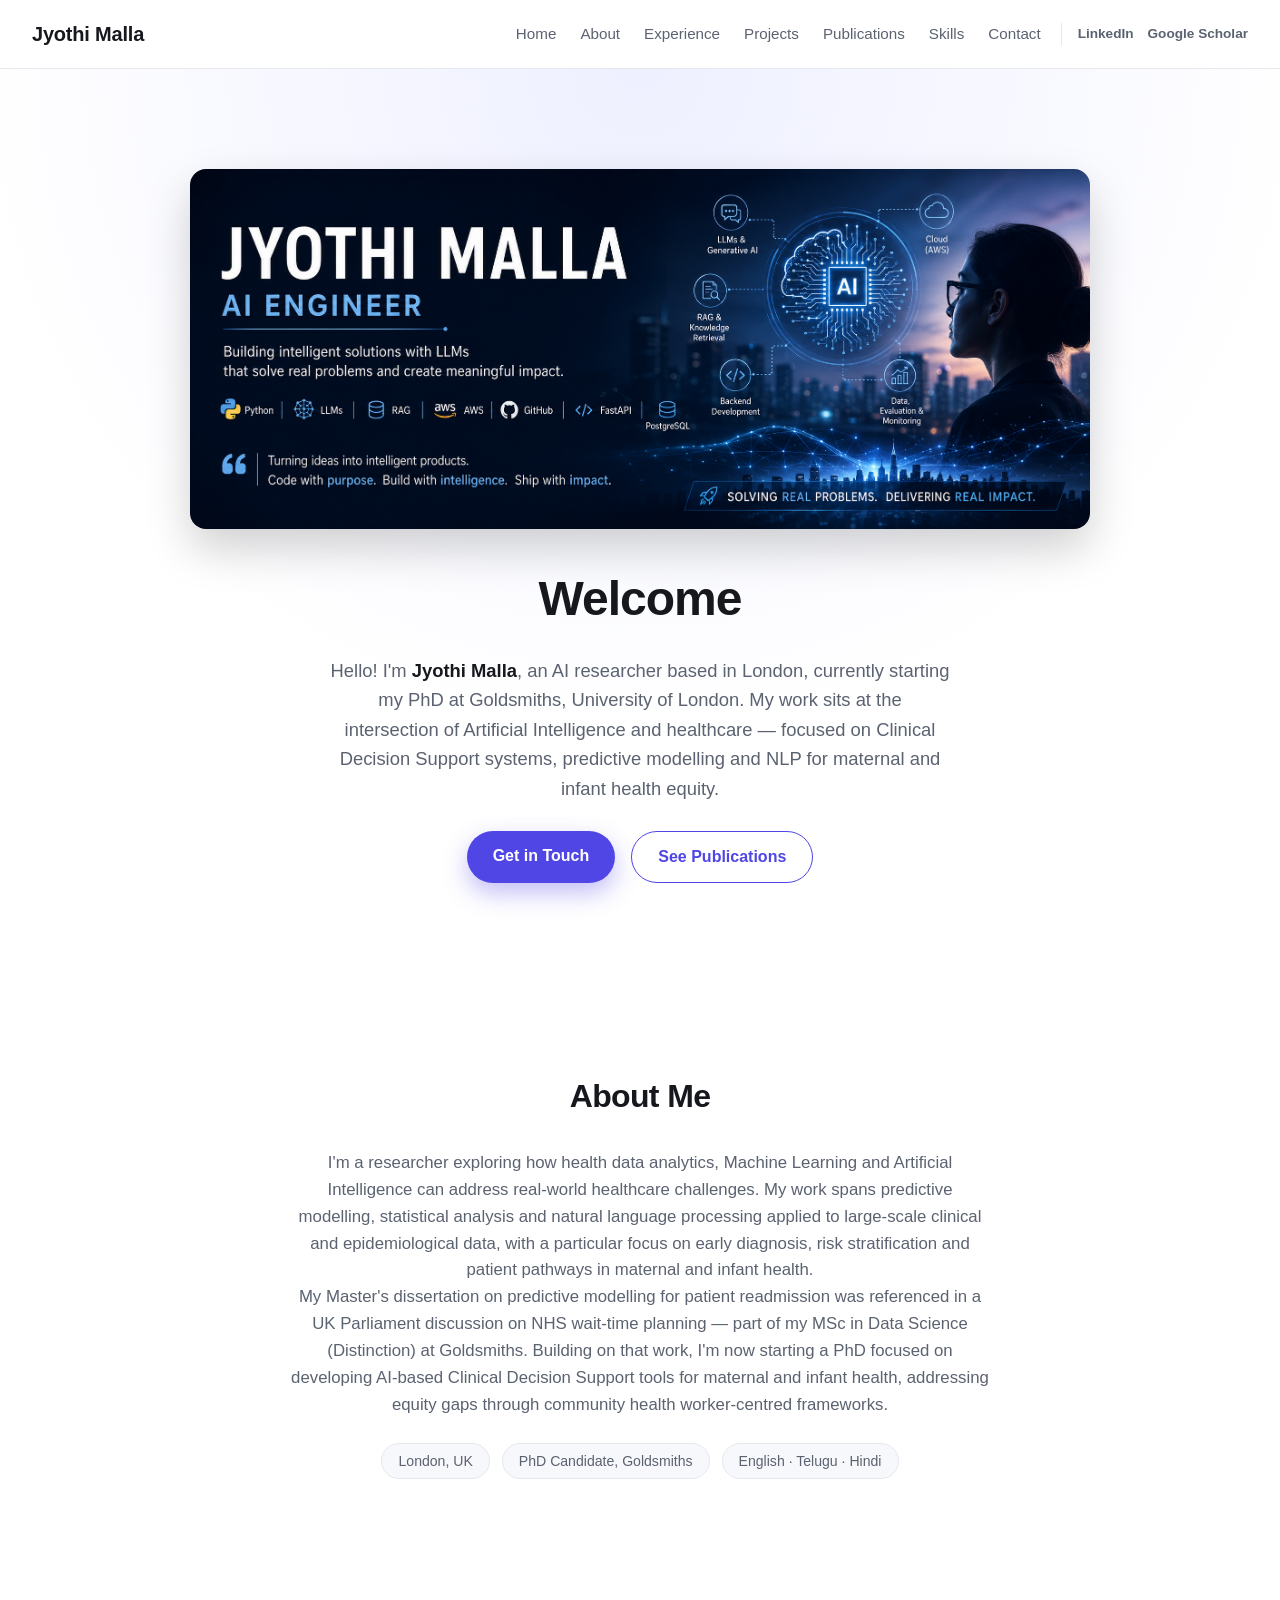
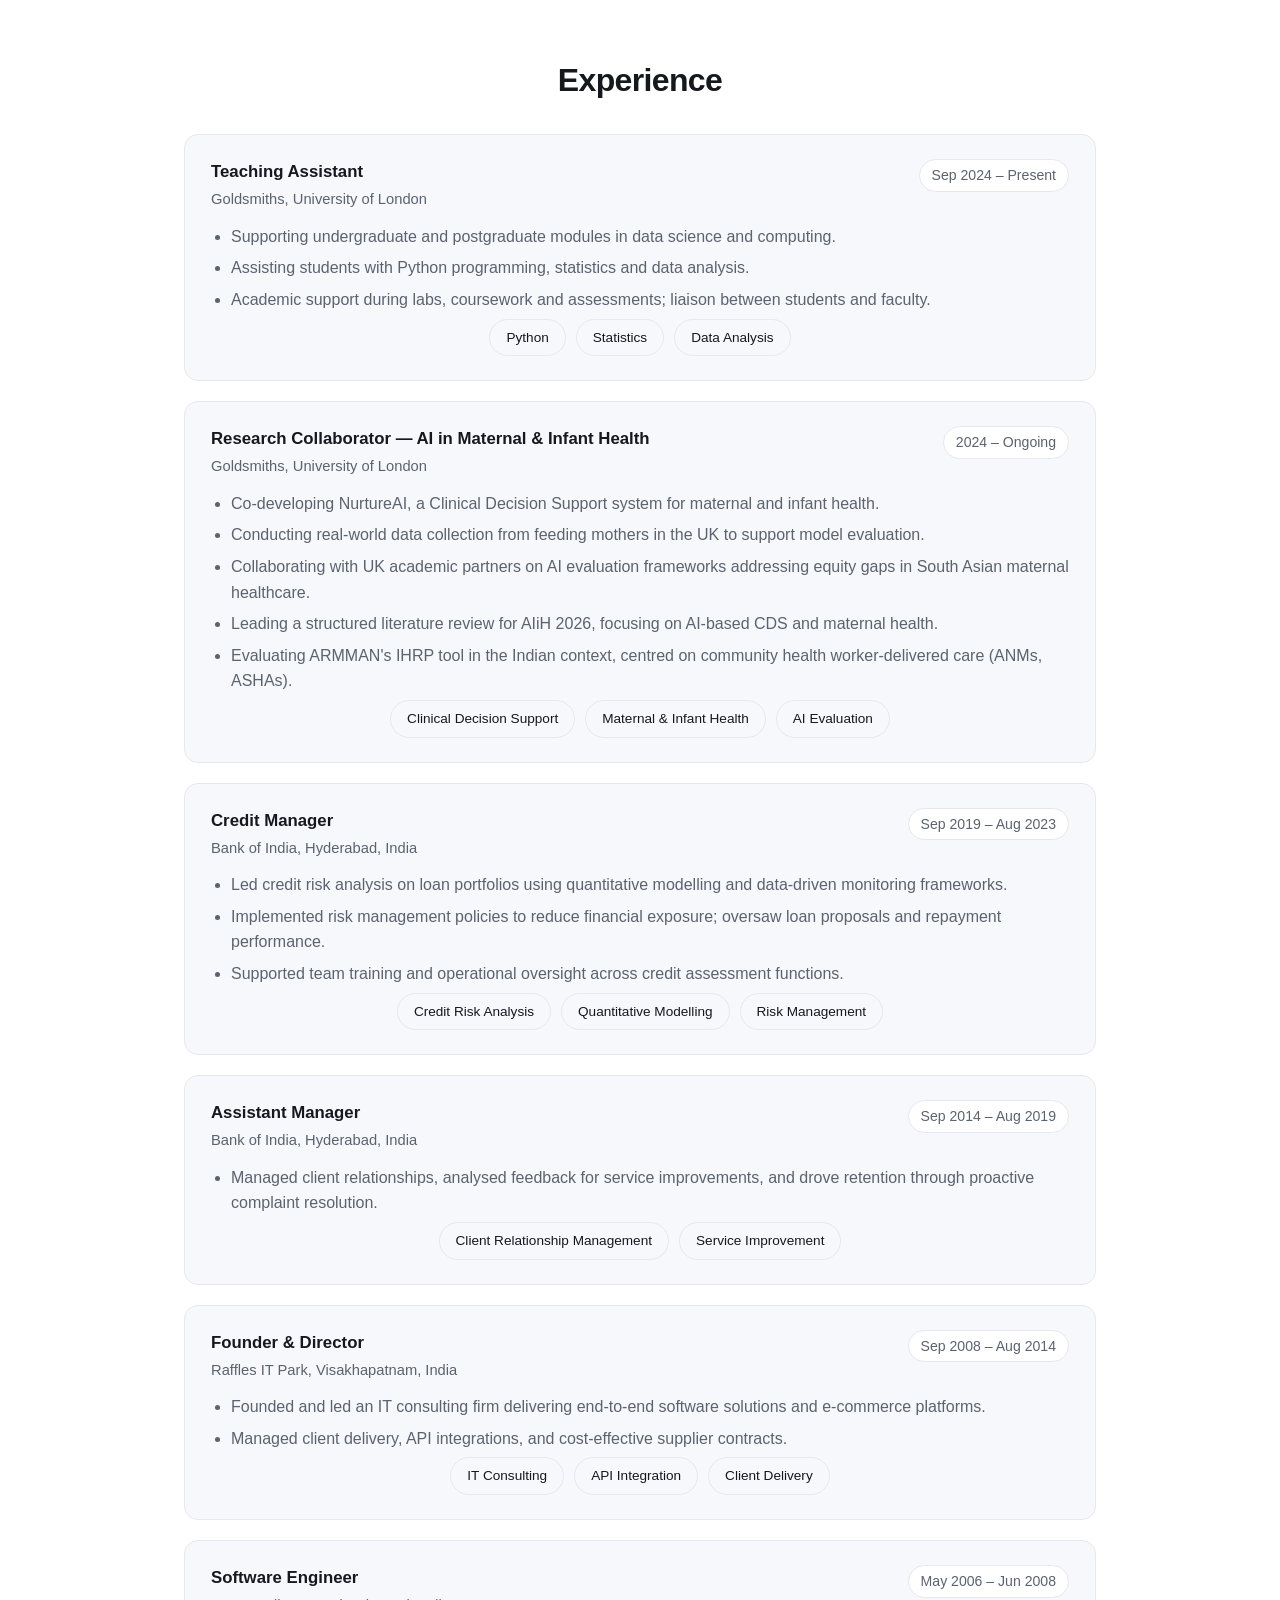
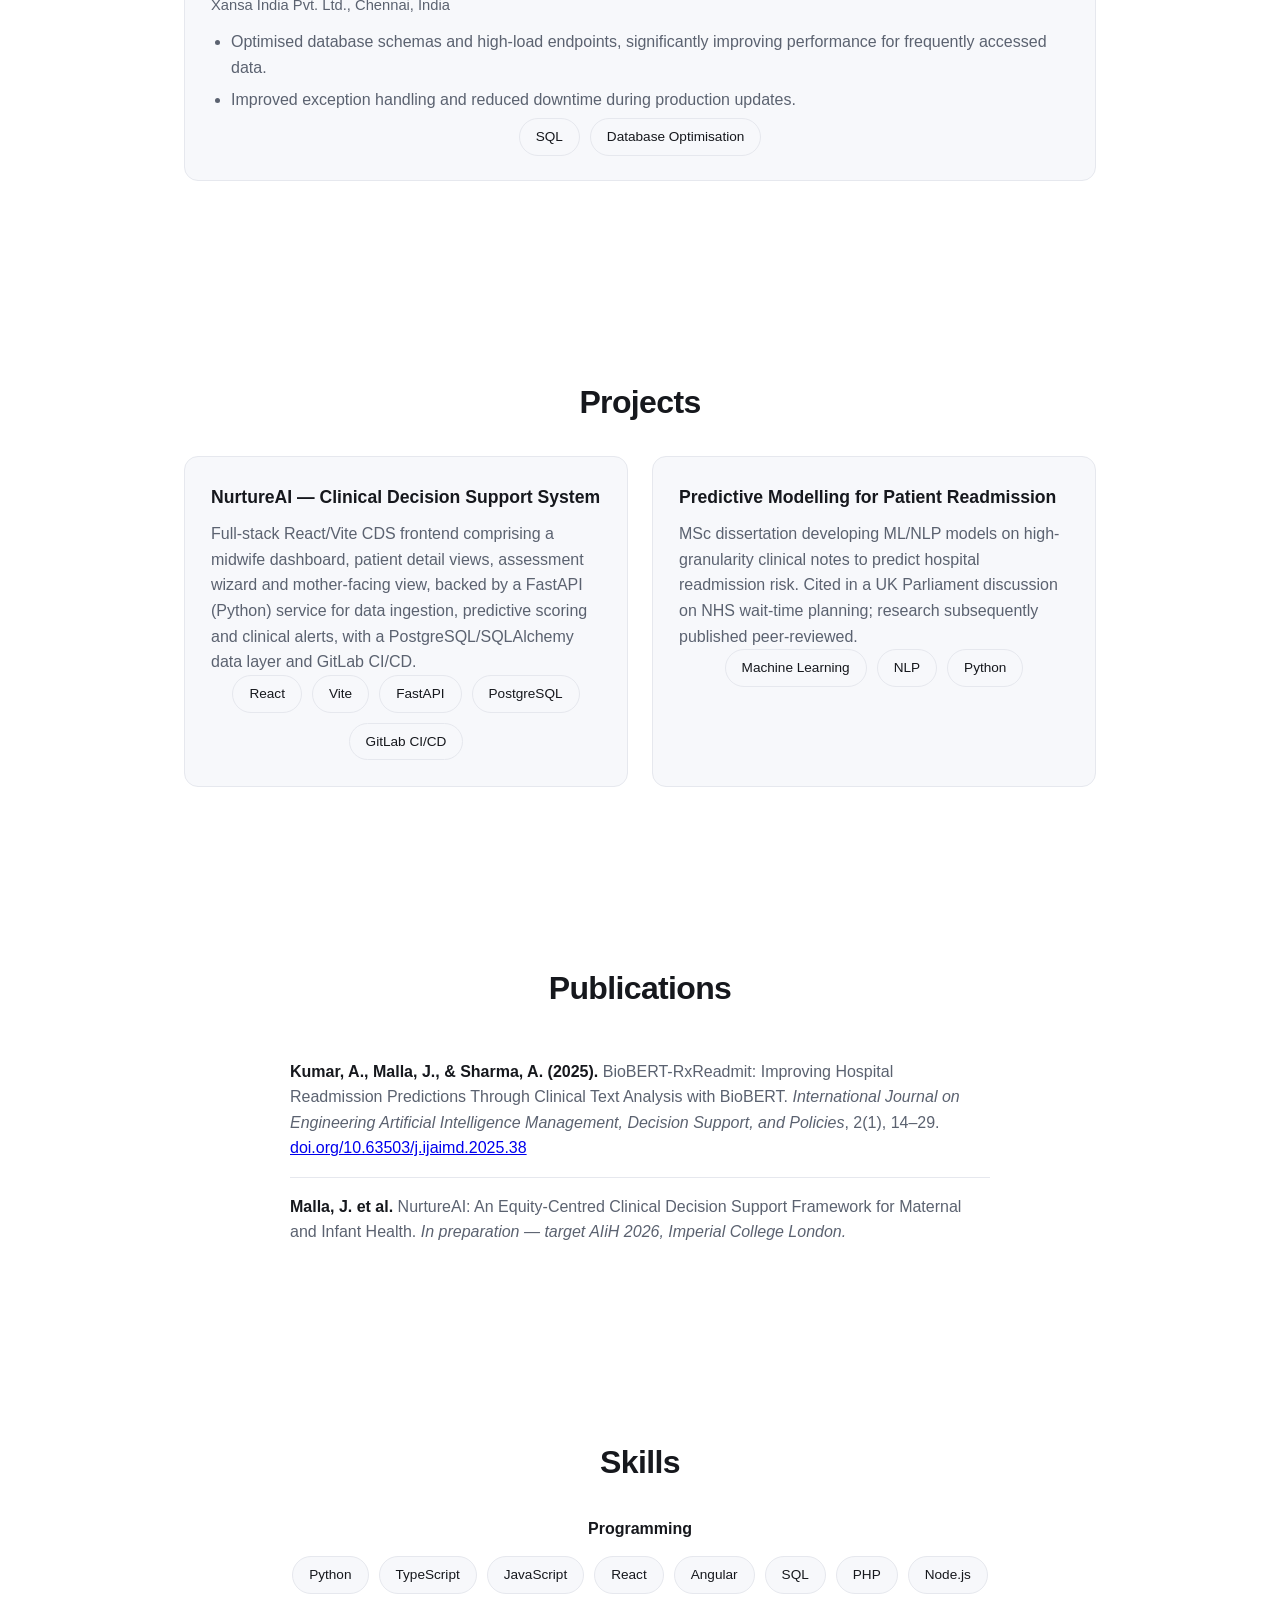
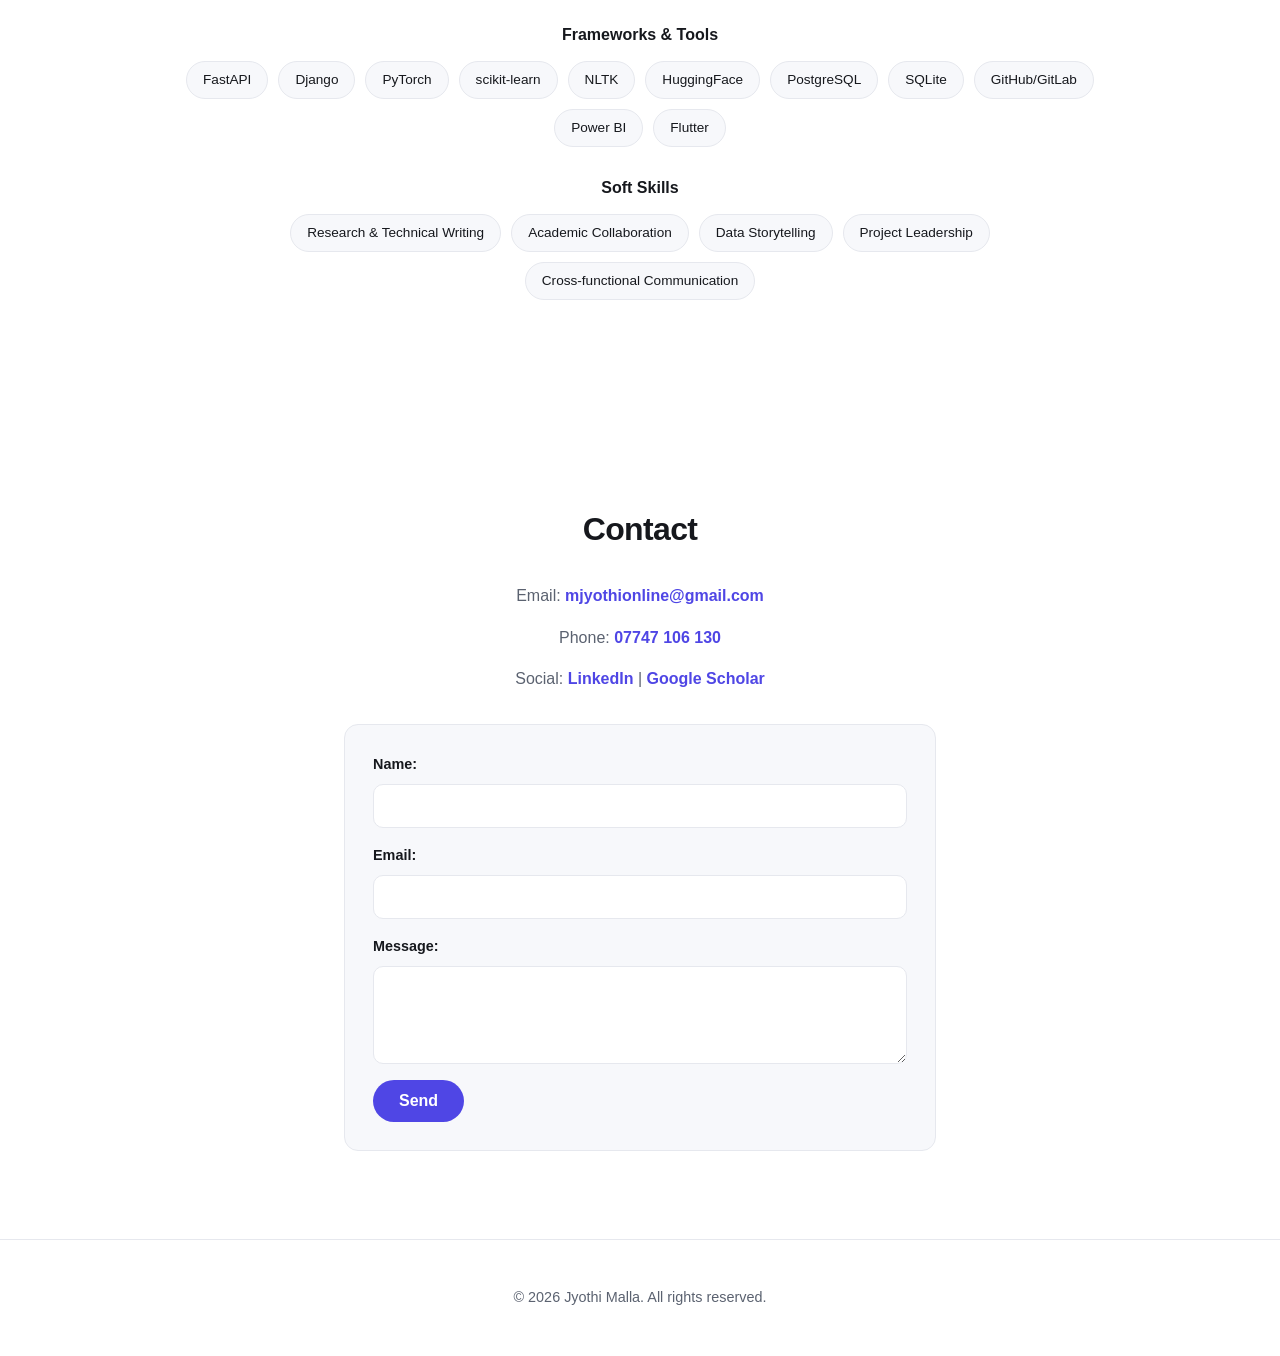
==== index.html @ 8ed7b153 "Revise personal information and research description Updated title and content to reflect current ro" ====
<!DOCTYPE html>
<html lang="en">
<head>
    <meta charset="UTF-8">
    <meta http-equiv="X-UA-Compatible" content="IE=edge">
    <meta name="viewport" content="width=device-width, initial-scale=1.0">
    <title>Jyothi Malla - AI Researcher &amp; PhD Candidate</title>
    <link rel="stylesheet" href="styles.css">
</head>
<body>
    <header>
        <h1>Jyothi Malla</h1>
        <div class="header-right">
            <nav>
                <a href="#home">Home</a>
                <a href="#about">About</a>
                <a href="#experience">Experience</a>
                <a href="#portfolio">Projects</a>
                <a href="#publications">Publications</a>
                <a href="#skills">Skills</a>
                <a href="#contact">Contact</a>
            </nav>
            <div class="header-social">
                <a href="https://www.linkedin.com/in/jyothi-malla/" target="_blank" rel="noopener">LinkedIn</a>
                <a href="https://scholar.google.com/citations?user=vEbtqcoAAAAJ&hl=en&oi=ao" target="_blank" rel="noopener">Google Scholar</a>
            </div>
        </div>
    </header>

    <section id="home">
        <img src="assets/images/header-banner.png" alt="Jyothi Malla - AI Engineer" class="hero-banner">
        <h2>Welcome</h2>
        <p>Hello! I'm <strong>Jyothi Malla</strong>, an AI researcher based in London, currently starting my PhD at Goldsmiths, University of London. My work sits at the intersection of Artificial Intelligence and healthcare &mdash; focused on Clinical Decision Support systems, predictive modelling and NLP for maternal and infant health equity.</p>
        <div class="hero-cta">
            <a href="#contact" class="btn btn-primary">Get in Touch</a>
            <a href="#publications" class="btn btn-secondary">See Publications</a>
        </div>
    </section>

    <section id="about">
        <h2>About Me</h2>
        <p>I'm a researcher exploring how health data analytics, Machine Learning and Artificial Intelligence can address real-world healthcare challenges. My work spans predictive modelling, statistical analysis and natural language processing applied to large-scale clinical and epidemiological data, with a particular focus on early diagnosis, risk stratification and patient pathways in maternal and infant health.</p>
        <p>My Master's dissertation on predictive modelling for patient readmission was referenced in a UK Parliament discussion on NHS wait-time planning &mdash; part of my MSc in Data Science (Distinction) at Goldsmiths. Building on that work, I'm now starting a PhD focused on developing AI-based Clinical Decision Support tools for maternal and infant health, addressing equity gaps through community health worker-centred frameworks.</p>
        <div class="quick-facts">
            <span>London, UK</span>
            <span>PhD Candidate, Goldsmiths</span>
            <span>English &middot; Telugu &middot; Hindi</span>
        </div>
    </section>

    <section id="experience">
        <h2>Experience</h2>
        <div class="exp-item">
            <div class="exp-item-header">
                <div>
                    <div class="exp-role">Teaching Assistant</div>
                    <div class="exp-org">Goldsmiths, University of London</div>
                </div>
                <div class="exp-dates">Sep 2024 &ndash; Present</div>
            </div>
            <ul>
                <li>Supporting undergraduate and postgraduate modules in data science and computing.</li>
                <li>Assisting students with Python programming, statistics and data analysis.</li>
                <li>Academic support during labs, coursework and assessments; liaison between students and faculty.</li>
            </ul>
            <div class="skill-tags">
                <span class="skill-tag">Python</span>
                <span class="skill-tag">Statistics</span>
                <span class="skill-tag">Data Analysis</span>
            </div>
        </div>
        <div class="exp-item">
            <div class="exp-item-header">
                <div>
                    <div class="exp-role">Research Collaborator &mdash; AI in Maternal &amp; Infant Health</div>
                    <div class="exp-org">Goldsmiths, University of London</div>
                </div>
                <div class="exp-dates">2024 &ndash; Ongoing</div>
            </div>
            <ul>
                <li>Co-developing NurtureAI, a Clinical Decision Support system for maternal and infant health.</li>
                <li>Conducting real-world data collection from feeding mothers in the UK to support model evaluation.</li>
                <li>Collaborating with UK academic partners on AI evaluation frameworks addressing equity gaps in South Asian maternal healthcare.</li>
                <li>Leading a structured literature review for AIiH 2026, focusing on AI-based CDS and maternal health.</li>
                <li>Evaluating ARMMAN's IHRP tool in the Indian context, centred on community health worker-delivered care (ANMs, ASHAs).</li>
            </ul>
            <div class="skill-tags">
                <span class="skill-tag">Clinical Decision Support</span>
                <span class="skill-tag">Maternal &amp; Infant Health</span>
                <span class="skill-tag">AI Evaluation</span>
            </div>
        </div>
        <div class="exp-item">
            <div class="exp-item-header">
                <div>
                    <div class="exp-role">Credit Manager</div>
                    <div class="exp-org">Bank of India, Hyderabad, India</div>
                </div>
                <div class="exp-dates">Sep 2019 &ndash; Aug 2023</div>
            </div>
            <ul>
                <li>Led credit risk analysis on loan portfolios using quantitative modelling and data-driven monitoring frameworks.</li>
                <li>Implemented risk management policies to reduce financial exposure; oversaw loan proposals and repayment performance.</li>
                <li>Supported team training and operational oversight across credit assessment functions.</li>
            </ul>
            <div class="skill-tags">
                <span class="skill-tag">Credit Risk Analysis</span>
                <span class="skill-tag">Quantitative Modelling</span>
                <span class="skill-tag">Risk Management</span>
            </div>
        </div>
        <div class="exp-item">
            <div class="exp-item-header">
                <div>
                    <div class="exp-role">Assistant Manager</div>
                    <div class="exp-org">Bank of India, Hyderabad, India</div>
                </div>
                <div class="exp-dates">Sep 2014 &ndash; Aug 2019</div>
            </div>
            <ul>
                <li>Managed client relationships, analysed feedback for service improvements, and drove retention through proactive complaint resolution.</li>
            </ul>
            <div class="skill-tags">
                <span class="skill-tag">Client Relationship Management</span>
                <span class="skill-tag">Service Improvement</span>
            </div>
        </div>
        <div class="exp-item">
            <div class="exp-item-header">
                <div>
                    <div class="exp-role">Founder &amp; Director</div>
                    <div class="exp-org">Raffles IT Park, Visakhapatnam, India</div>
                </div>
                <div class="exp-dates">Sep 2008 &ndash; Aug 2014</div>
            </div>
            <ul>
                <li>Founded and led an IT consulting firm delivering end-to-end software solutions and e-commerce platforms.</li>
                <li>Managed client delivery, API integrations, and cost-effective supplier contracts.</li>
            </ul>
            <div class="skill-tags">
                <span class="skill-tag">IT Consulting</span>
                <span class="skill-tag">API Integration</span>
                <span class="skill-tag">Client Delivery</span>
            </div>
        </div>
        <div class="exp-item">
            <div class="exp-item-header">
                <div>
                    <div class="exp-role">Software Engineer</div>
                    <div class="exp-org">Xansa India Pvt. Ltd., Chennai, India</div>
                </div>
                <div class="exp-dates">May 2006 &ndash; Jun 2008</div>
            </div>
            <ul>
                <li>Optimised database schemas and high-load endpoints, significantly improving performance for frequently accessed data.</li>
                <li>Improved exception handling and reduced downtime during production updates.</li>
            </ul>
            <div class="skill-tags">
                <span class="skill-tag">SQL</span>
                <span class="skill-tag">Database Optimisation</span>
            </div>
        </div>
    </section>

    <section id="portfolio">
        <h2>Projects</h2>
        <ul>
            <li>
                <h3>NurtureAI &mdash; Clinical Decision Support System</h3>
                <p>Full-stack React/Vite CDS frontend comprising a midwife dashboard, patient detail views, assessment wizard and mother-facing view, backed by a FastAPI (Python) service for data ingestion, predictive scoring and clinical alerts, with a PostgreSQL/SQLAlchemy data layer and GitLab CI/CD.</p>
                <div class="skill-tags">
                    <span class="skill-tag">React</span>
                    <span class="skill-tag">Vite</span>
                    <span class="skill-tag">FastAPI</span>
                    <span class="skill-tag">PostgreSQL</span>
                    <span class="skill-tag">GitLab CI/CD</span>
                </div>
            </li>
            <li>
                <h3>Predictive Modelling for Patient Readmission</h3>
                <p>MSc dissertation developing ML/NLP models on high-granularity clinical notes to predict hospital readmission risk. Cited in a UK Parliament discussion on NHS wait-time planning; research subsequently published peer-reviewed.</p>
                <div class="skill-tags">
                    <span class="skill-tag">Machine Learning</span>
                    <span class="skill-tag">NLP</span>
                    <span class="skill-tag">Python</span>
                </div>
            </li>
        </ul>
    </section>

    <section id="publications">
        <h2>Publications</h2>
        <ul>
            <li><strong>Kumar, A., Malla, J., &amp; Sharma, A. (2025).</strong> BioBERT-RxReadmit: Improving Hospital Readmission Predictions Through Clinical Text Analysis with BioBERT. <em>International Journal on Engineering Artificial Intelligence Management, Decision Support, and Policies</em>, 2(1), 14&ndash;29. <a href="https://doi.org/10.63503/j.ijaimd.2025.38" target="_blank" rel="noopener">doi.org/10.63503/j.ijaimd.2025.38</a></li>
            <li><strong>Malla, J. et al.</strong> NurtureAI: An Equity-Centred Clinical Decision Support Framework for Maternal and Infant Health. <em>In preparation &mdash; target AIiH 2026, Imperial College London.</em></li>
        </ul>
    </section>

    <section id="skills">
        <h2>Skills</h2>
        <div class="skills-group">
            <h3>Programming</h3>
            <div class="skill-tags">
                <span class="skill-tag">Python</span>
                <span class="skill-tag">TypeScript</span>
                <span class="skill-tag">JavaScript</span>
                <span class="skill-tag">React</span>
                <span class="skill-tag">Angular</span>
                <span class="skill-tag">SQL</span>
                <span class="skill-tag">PHP</span>
                <span class="skill-tag">Node.js</span>
            </div>
        </div>
        <div class="skills-group">
            <h3>Frameworks &amp; Tools</h3>
            <div class="skill-tags">
                <span class="skill-tag">FastAPI</span>
                <span class="skill-tag">Django</span>
                <span class="skill-tag">PyTorch</span>
                <span class="skill-tag">scikit-learn</span>
                <span class="skill-tag">NLTK</span>
                <span class="skill-tag">HuggingFace</span>
                <span class="skill-tag">PostgreSQL</span>
                <span class="skill-tag">SQLite</span>
                <span class="skill-tag">GitHub/GitLab</span>
                <span class="skill-tag">Power BI</span>
                <span class="skill-tag">Flutter</span>
            </div>
        </div>
        <div class="skills-group">
            <h3>Soft Skills</h3>
            <div class="skill-tags">
                <span class="skill-tag">Research &amp; Technical Writing</span>
                <span class="skill-tag">Academic Collaboration</span>
                <span class="skill-tag">Data Storytelling</span>
                <span class="skill-tag">Project Leadership</span>
                <span class="skill-tag">Cross-functional Communication</span>
            </div>
        </div>
    </section>

    <section id="contact">
        <h2>Contact</h2>
        <p>Email: <a href="mailto:mjyothionline@gmail.com">mjyothionline@gmail.com</a></p>
        <p>Phone: <a href="tel:+447747106130">07747 106 130</a></p>
        <p>Social:
            <a href="https://www.linkedin.com/in/jyothi-malla/" target="_blank" rel="noopener">LinkedIn</a> | <a href="https://scholar.google.com/citations?user=vEbtqcoAAAAJ&hl=en&oi=ao" target="_blank" rel="noopener">Google Scholar</a>
        </p>
        <!-- simple contact form -->
        <form action="https://formspree.io/f/xxxxxxx" method="POST">
            <label for="name">Name:</label><br>
            <input type="text" id="name" name="name" required><br>
            <label for="email">Email:</label><br>
            <input type="email" id="email" name="email" required><br>
            <label for="message">Message:</label><br>
            <textarea id="message" name="message" rows="4" required></textarea><br>
            <button type="submit">Send</button>
        </form>
    </section>

    <footer>
        <p>&copy; 2026 Jyothi Malla. All rights reserved.</p>
    </footer>
</body>
</html>
---- styles.css ----
/* ===== jyothimalla.github.io — site styles ===== */

:root {
    --bg: #ffffff;
    --bg-alt: #f7f8fb;
    --text: #16181d;
    --muted: #5b6270;
    --accent: #4f46e5;
    --accent-dark: #3f37c9;
    --border: #e6e8ee;
    --shadow: 0 10px 30px rgba(17, 17, 30, 0.06);
    --radius: 14px;
    --maxw: 960px;
}

* { box-sizing: border-box; }

html {
    scroll-behavior: smooth;
}

body {
    margin: 0;
    font-family: -apple-system, BlinkMacSystemFont, "Segoe UI", Roboto, Helvetica, Arial, sans-serif;
    color: var(--text);
    background: var(--bg);
    line-height: 1.6;
    -webkit-font-smoothing: antialiased;
}

section {
    scroll-margin-top: 84px;
}

/* ---------- Header / Nav ---------- */
header {
    position: sticky;
    top: 0;
    z-index: 100;
    display: flex;
    align-items: center;
    justify-content: space-between;
    gap: 16px;
    padding: 18px 32px;
    background: rgba(255, 255, 255, 0.85);
    backdrop-filter: saturate(180%) blur(10px);
    border-bottom: 1px solid var(--border);
}

header h1 {
    font-size: 1.25rem;
    margin: 0;
    letter-spacing: -0.01em;
}

header nav {
    display: flex;
    gap: 24px;
    flex-wrap: wrap;
}

header nav a {
    color: var(--muted);
    text-decoration: none;
    font-weight: 500;
    font-size: 0.95rem;
    position: relative;
    padding: 4px 0;
    transition: color 0.2s ease;
}

header nav a::after {
    content: "";
    position: absolute;
    left: 0;
    bottom: -2px;
    width: 0;
    height: 2px;
    background: var(--accent);
    transition: width 0.2s ease;
}

header nav a:hover {
    color: var(--text);
}

header nav a:hover::after {
    width: 100%;
}

/* ---------- Sections (generic) ---------- */
section {
    padding: 88px 24px;
    max-width: var(--maxw);
    margin: 0 auto;
}

section h2 {
    font-size: 2rem;
    margin: 0 0 28px;
    letter-spacing: -0.02em;
    text-align: center;
}

/* ---------- Hero / Home ---------- */
#home {
    max-width: none;
    min-height: 62vh;
    display: flex;
    flex-direction: column;
    align-items: center;
    justify-content: center;
    text-align: center;
    padding: 100px 24px;
    background: radial-gradient(circle at 50% 0%, #eef0ff 0%, var(--bg) 60%);
}

#home h2 {
    font-size: 3rem;
    margin-bottom: 18px;
}

#home p {
    max-width: 620px;
    font-size: 1.15rem;
    color: var(--muted);
    margin: 0;
}

#home strong {
    color: var(--text);
}

/* ---------- About ---------- */
#about p {
    max-width: 700px;
    margin: 0 auto;
    text-align: center;
    color: var(--muted);
    font-size: 1.05rem;
}

/* ---------- Portfolio ---------- */
#portfolio ul {
    list-style: none;
    margin: 0;
    padding: 0;
    display: grid;
    grid-template-columns: repeat(auto-fit, minmax(260px, 1fr));
    gap: 24px;
}

#portfolio li {
    background: var(--bg-alt);
    border: 1px solid var(--border);
    border-radius: var(--radius);
    padding: 26px;
    transition: transform 0.2s ease, box-shadow 0.2s ease;
}

#portfolio li:hover {
    transform: translateY(-4px);
    box-shadow: var(--shadow);
}

#portfolio h3 {
    margin: 0 0 10px;
    font-size: 1.1rem;
}

#portfolio p {
    margin: 0;
    color: var(--muted);
}

#portfolio a {
    color: var(--accent);
    font-weight: 600;
    text-decoration: none;
}

#portfolio a:hover {
    text-decoration: underline;
}

/* ---------- Publications ---------- */
#publications ul {
    list-style: none;
    margin: 0 auto;
    padding: 0;
    max-width: 700px;
}

#publications li {
    padding: 16px 0;
    border-bottom: 1px solid var(--border);
    color: var(--muted);
}

#publications li:last-child {
    border-bottom: none;
}

#publications strong {
    color: var(--text);
}

/* ---------- Contact ---------- */
#contact {
    max-width: 640px;
}

#contact > p {
    text-align: center;
    color: var(--muted);
}

#contact a {
    color: var(--accent);
    text-decoration: none;
    font-weight: 600;
}

#contact a:hover {
    text-decoration: underline;
}

#contact form {
    margin-top: 32px;
    display: flex;
    flex-direction: column;
    gap: 16px;
    background: var(--bg-alt);
    border: 1px solid var(--border);
    border-radius: var(--radius);
    padding: 28px;
}

#contact label {
    font-weight: 600;
    font-size: 0.9rem;
    margin-bottom: -8px;
}

#contact input,
#contact textarea {
    width: 100%;
    padding: 12px 14px;
    border: 1px solid var(--border);
    border-radius: 10px;
    font-family: inherit;
    font-size: 1rem;
    background: #fff;
    transition: border-color 0.2s ease, box-shadow 0.2s ease;
}

#contact input:focus,
#contact textarea:focus {
    outline: none;
    border-color: var(--accent);
    box-shadow: 0 0 0 3px rgba(79, 70, 229, 0.15);
}

#contact button[type="submit"] {
    align-self: flex-start;
    background: var(--accent);
    color: #fff;
    border: none;
    padding: 12px 26px;
    border-radius: 999px;
    font-size: 1rem;
    font-weight: 600;
    cursor: pointer;
    transition: background 0.2s ease;
}

#contact button[type="submit"]:hover {
    background: var(--accent-dark);
}

/* ---------- Footer ---------- */
footer {
    text-align: center;
    padding: 32px 24px;
    color: var(--muted);
    font-size: 0.9rem;
    border-top: 1px solid var(--border);
}

/* ---------- Responsive ---------- */
@media (max-width: 680px) {
    header {
          flex-direction: column;
          align-items: flex-start;
          padding: 16px 20px;
    }

  header nav {
        gap: 14px;
  }

  #home {
        padding: 72px 20px;
        min-height: 50vh;
  }

  #home h2 {
        font-size: 2.2rem;
  }

  section {
        padding: 56px 20px;
  }
}


/* ---------- Contact form spacing fix ---------- */
#contact form br {
      display: none;
}


/* ---------- Experience ---------- */
#experience .exp-item {
  background: var(--bg-alt);
  border: 1px solid var(--border);
  border-radius: var(--radius);
  padding: 24px 26px;
  margin-bottom: 20px;
}

#experience .exp-item-header {
  display: flex;
  justify-content: space-between;
  align-items: flex-start;
  gap: 12px;
  flex-wrap: wrap;
  margin-bottom: 12px;
}

#experience .exp-role {
  font-weight: 700;
  font-size: 1.05rem;
}

#experience .exp-org {
  color: var(--muted);
  font-size: 0.92rem;
  margin-top: 2px;
}

#experience .exp-dates {
  color: var(--muted);
  font-size: 0.88rem;
  white-space: nowrap;
  background: #fff;
  border: 1px solid var(--border);
  padding: 4px 12px;
  border-radius: 999px;
}

#experience .exp-item ul {
  margin: 10px 0 0;
  padding-left: 20px;
  color: var(--muted);
}

#experience .exp-item li {
  margin-bottom: 6px;
}

/* ---------- Quick facts (About) ---------- */
.quick-facts {
  display: flex;
  flex-wrap: wrap;
  gap: 12px;
  justify-content: center;
  margin-top: 24px;
}

.quick-facts span {
  background: var(--bg-alt);
  border: 1px solid var(--border);
  color: var(--muted);
  padding: 6px 16px;
  border-radius: 999px;
  font-size: 0.88rem;
}

/* ---------- Skills ---------- */
.skills-group {
  margin-bottom: 28px;
  text-align: center;
}

.skills-group h3 {
  font-size: 1rem;
  margin-bottom: 14px;
  color: var(--text);
}

.skill-tags {
  display: flex;
  flex-wrap: wrap;
  gap: 10px;
  justify-content: center;
}

.skill-tag {
  background: var(--bg-alt);
  border: 1px solid var(--border);
  border-radius: 999px;
  padding: 7px 16px;
  font-size: 0.85rem;
  color: var(--text);
}


/* ---------- Header social & CTA additions ---------- */
.header-right {
    display: flex;
    align-items: center;
    gap: 20px;
    flex-wrap: wrap;
}

.header-social {
    display: flex;
    gap: 14px;
    padding-left: 16px;
    border-left: 1px solid var(--border);
}

.header-social a {
    color: var(--muted);
    text-decoration: none;
    font-weight: 600;
    font-size: 0.85rem;
}

.header-social a:hover {
    color: var(--accent);
}

.hero-banner {
    width: 100%;
    max-width: 900px;
    border-radius: 16px;
    box-shadow: 0 20px 45px rgba(0, 0, 0, 0.18);
    margin-bottom: 32px;
}

.hero-cta {
    display: flex;
    gap: 16px;
    justify-content: center;
    margin-top: 28px;
    flex-wrap: wrap;
}

.btn {
    display: inline-block;
    padding: 12px 26px;
    border-radius: 999px;
    font-size: 1rem;
    font-weight: 600;
    text-decoration: none;
    transition: transform 0.15s ease, box-shadow 0.15s ease;
}

.btn:hover {
    transform: translateY(-2px);
}

.btn-primary {
    background: var(--accent);
    color: #fff;
    box-shadow: 0 10px 25px rgba(79, 70, 229, 0.35);
}

.btn-secondary {
    background: #fff;
    color: var(--accent);
    border: 1.5px solid var(--accent);
}
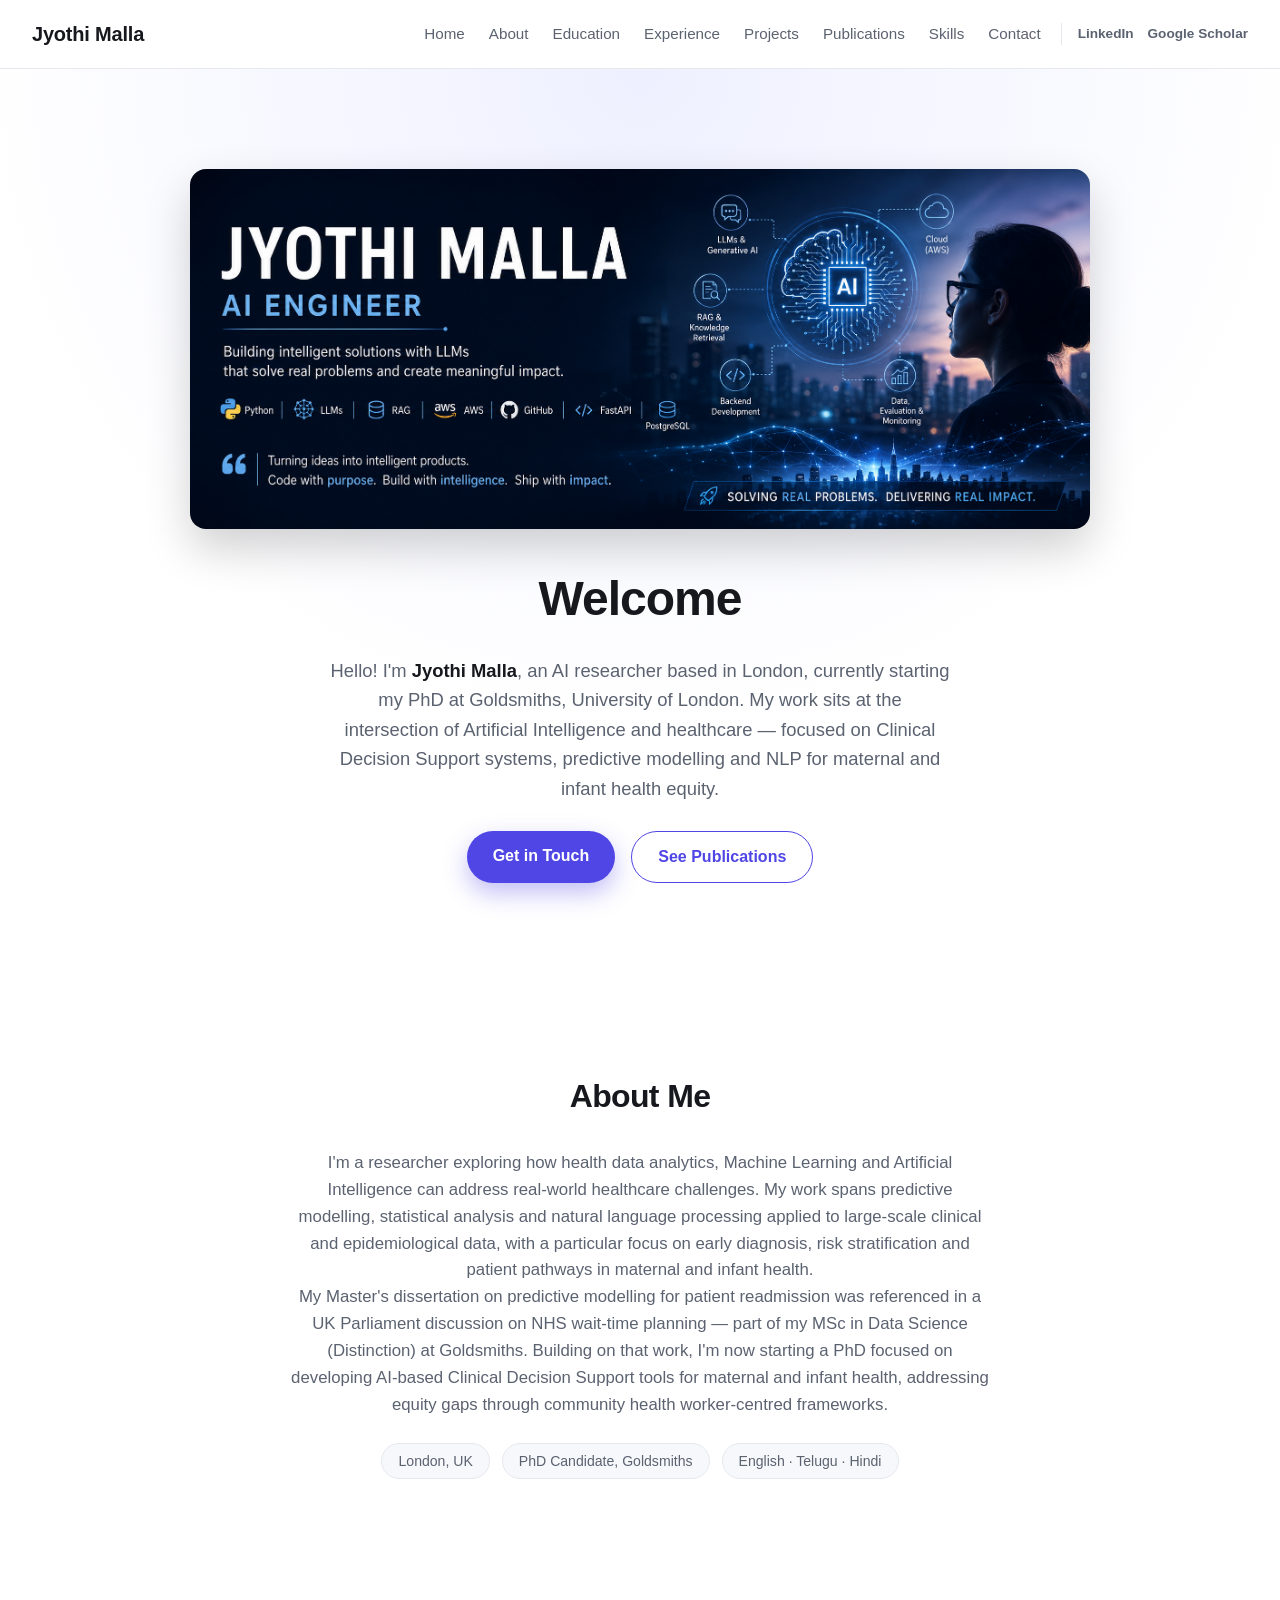
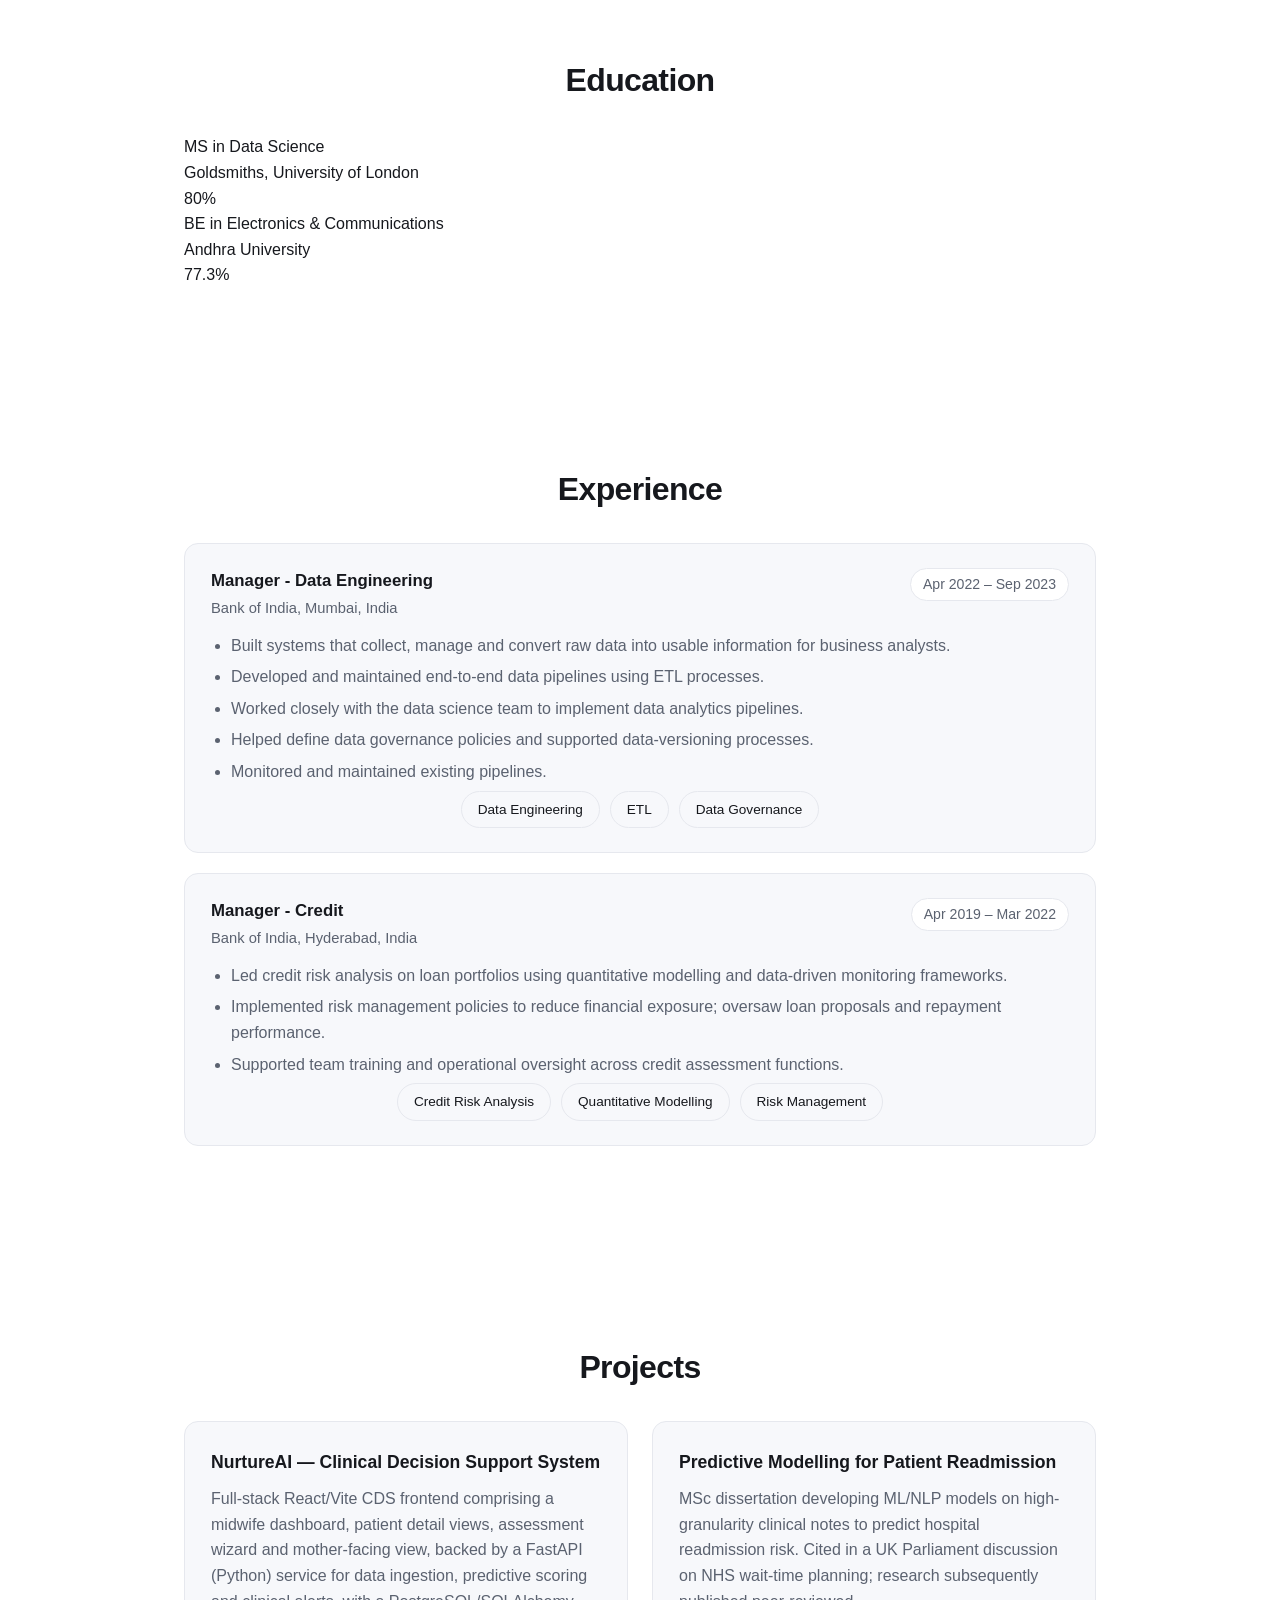
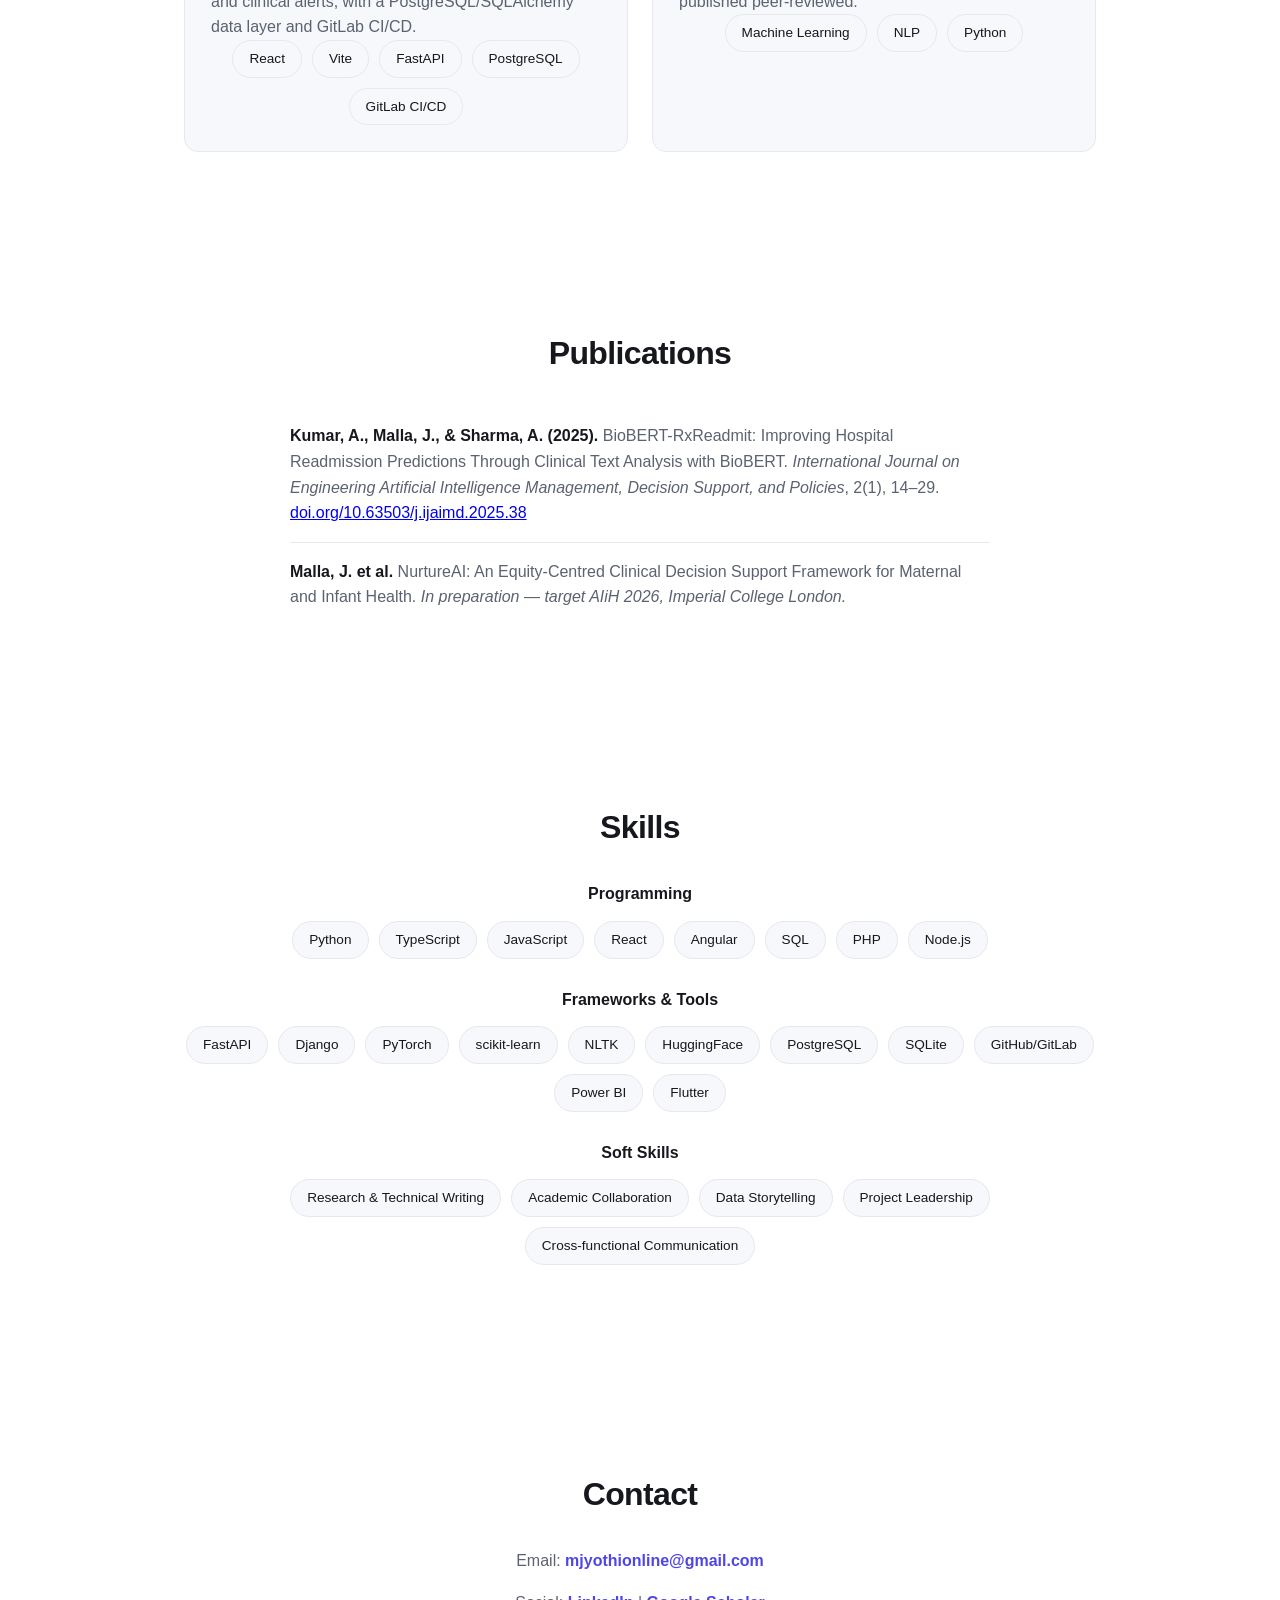
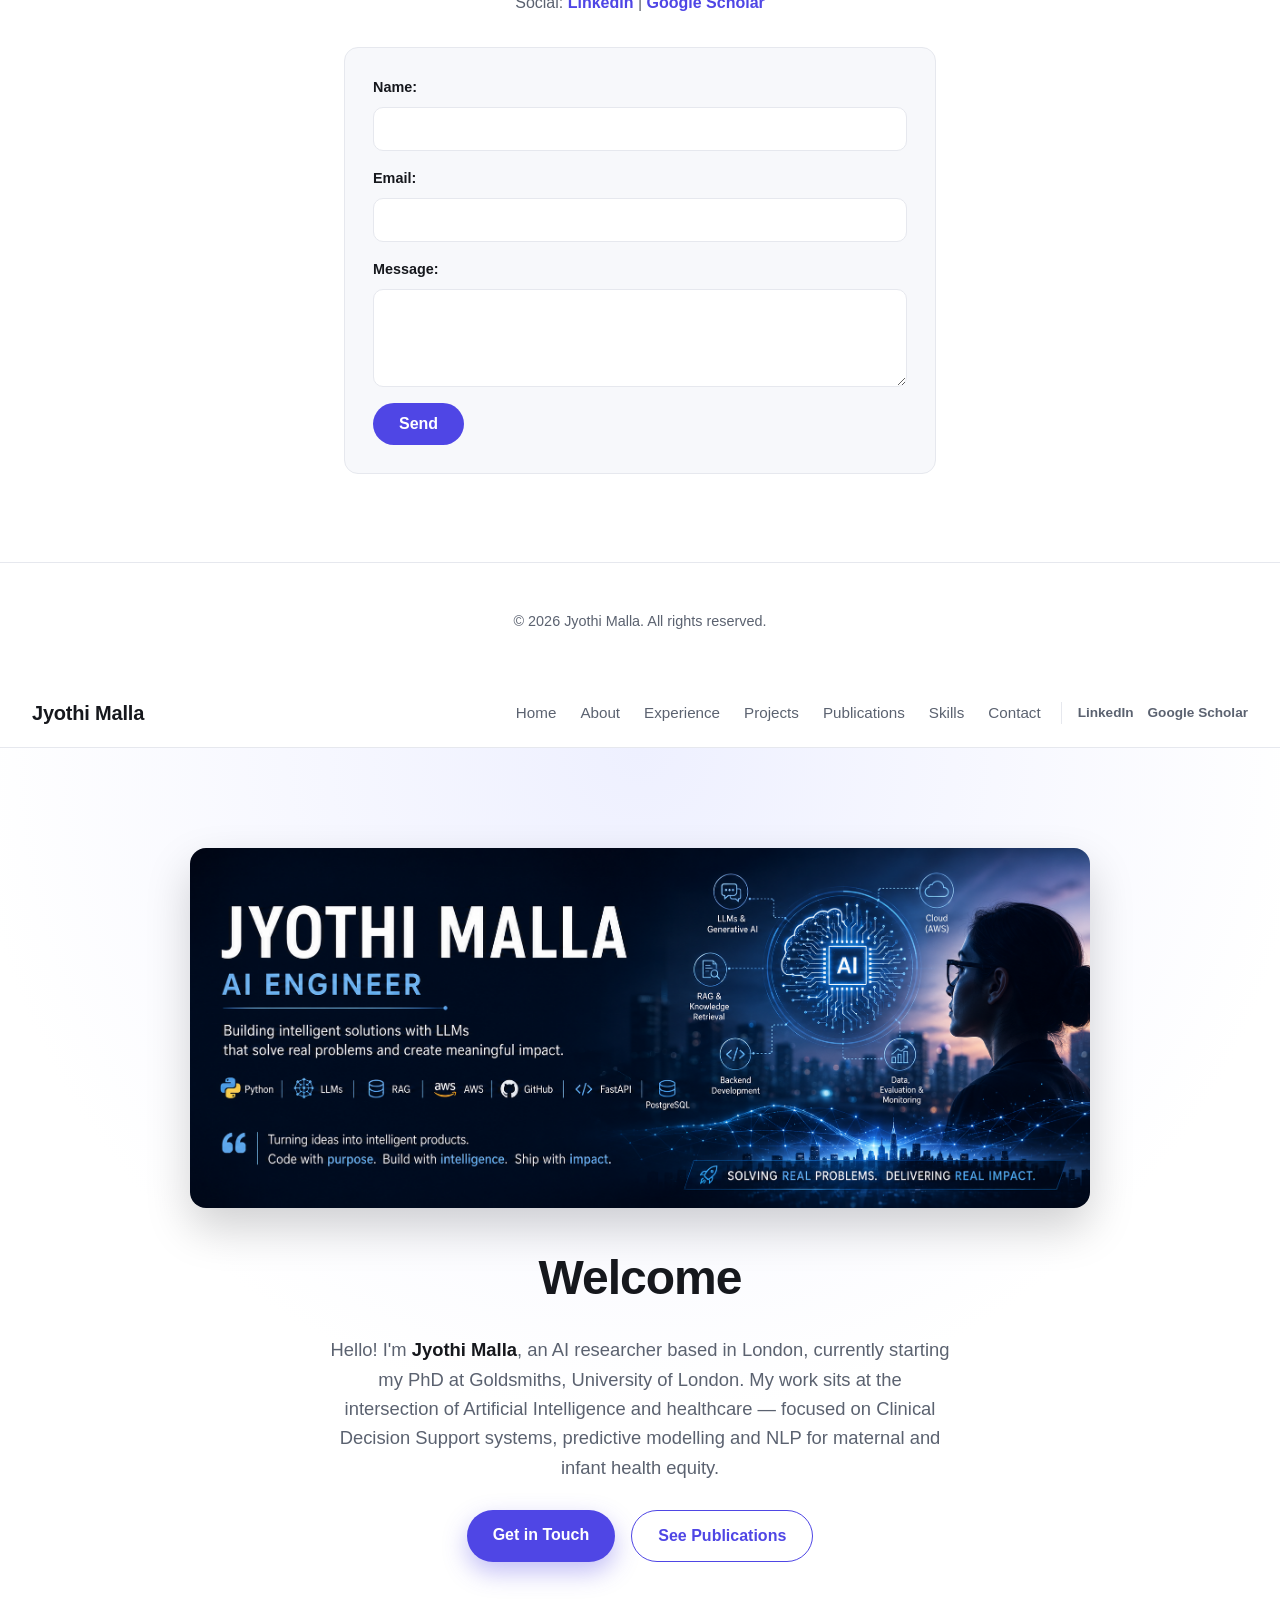
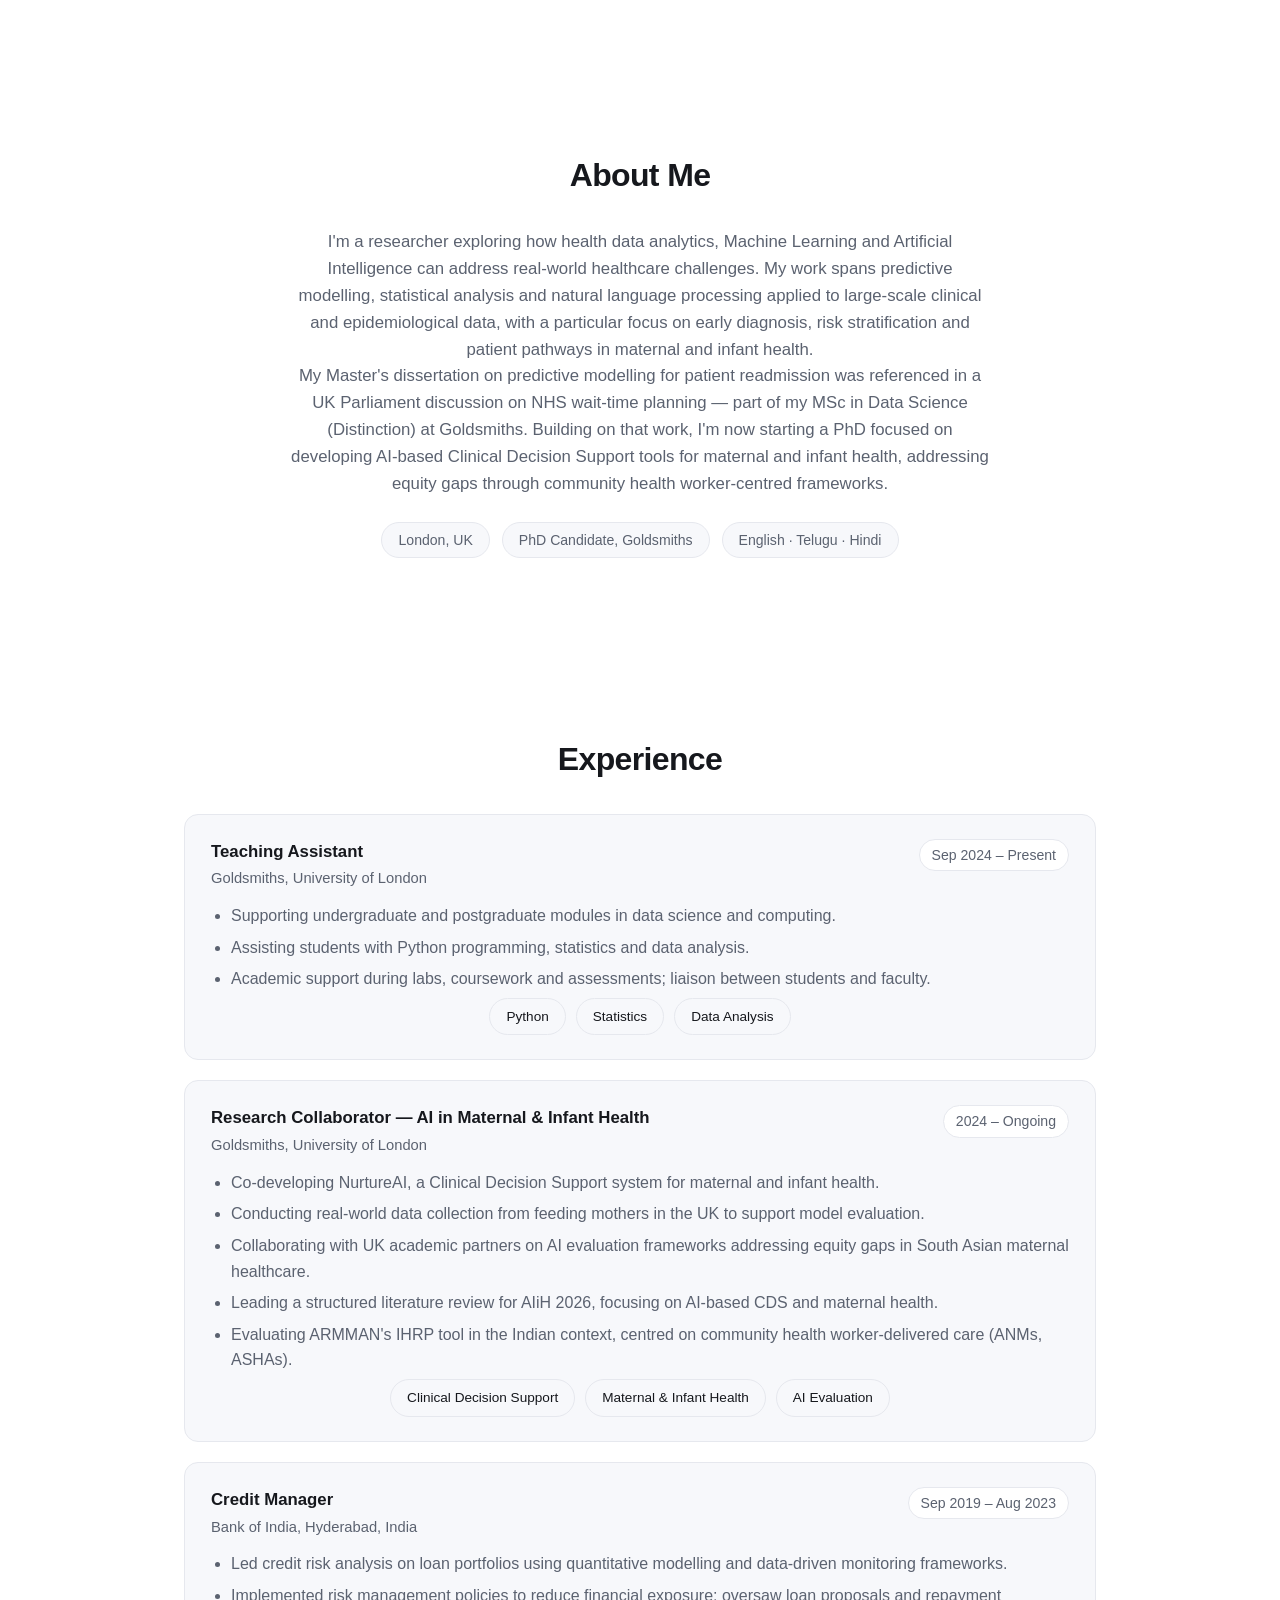
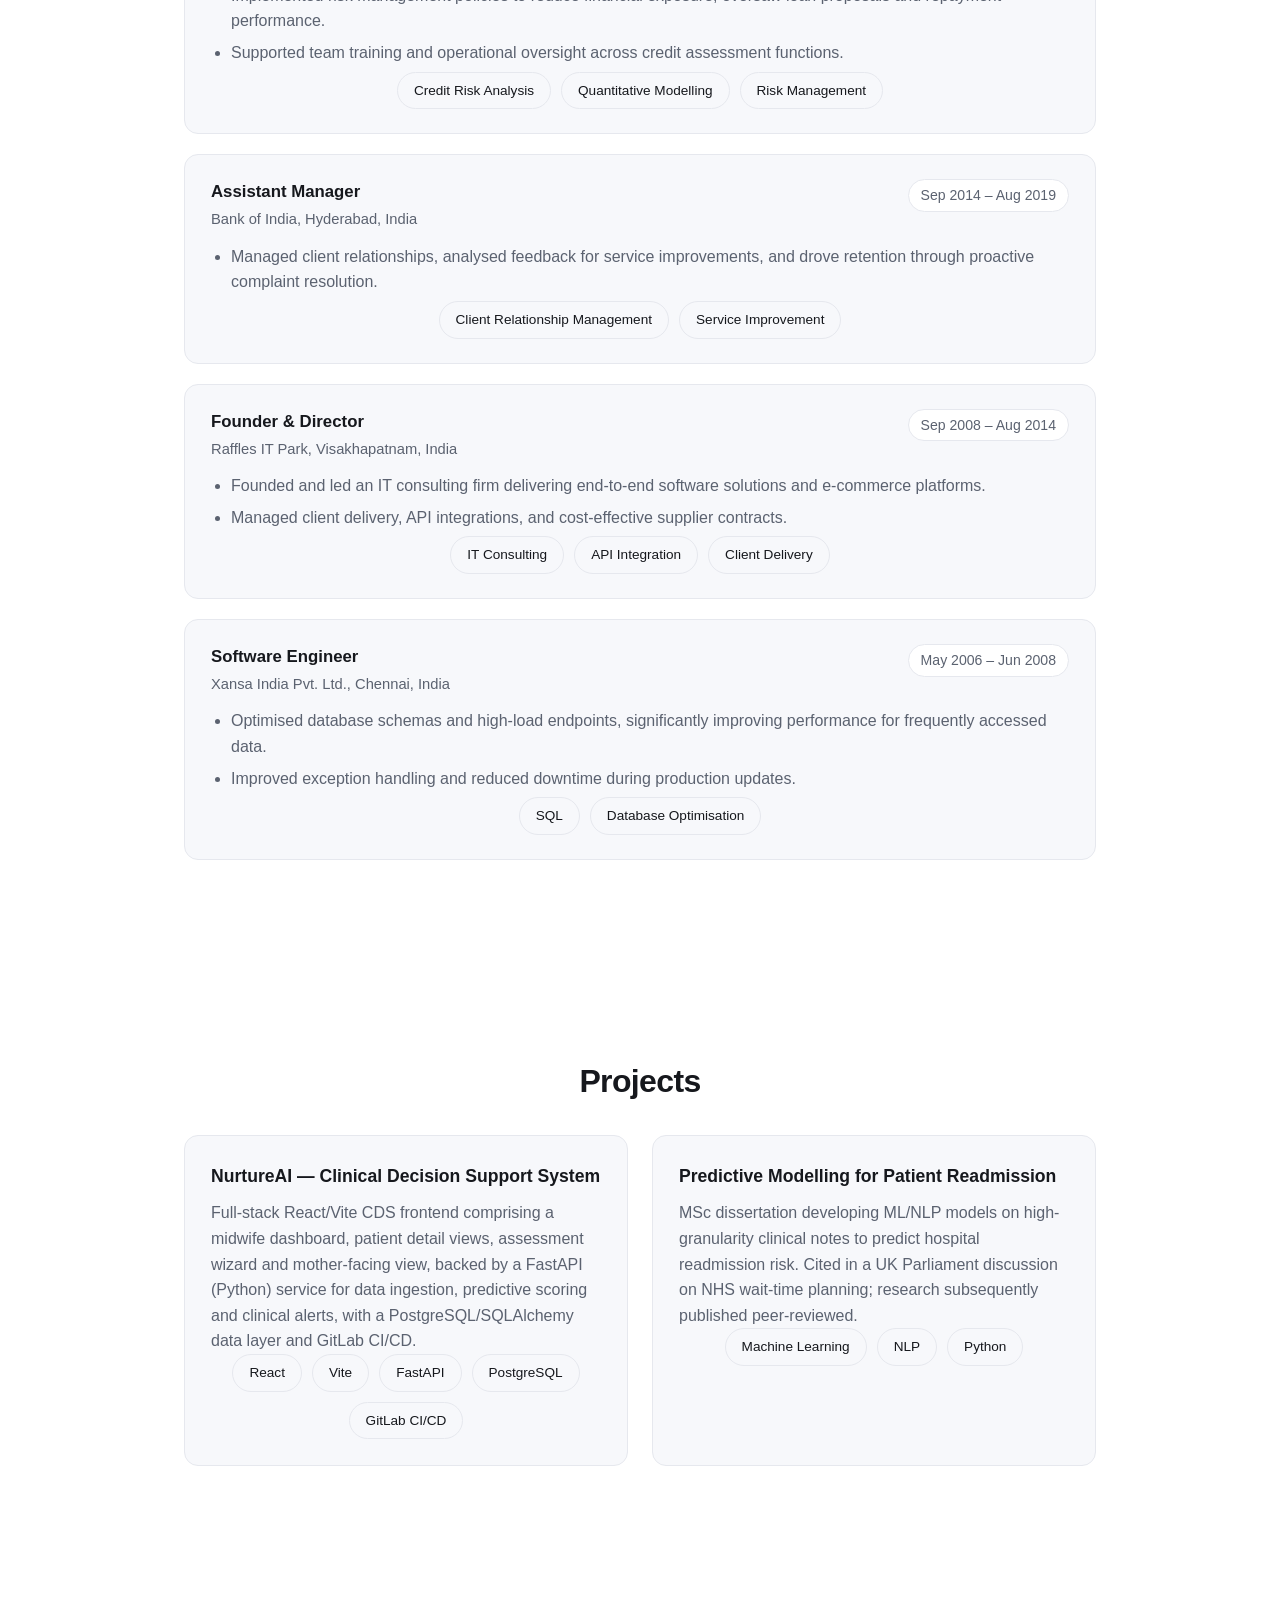
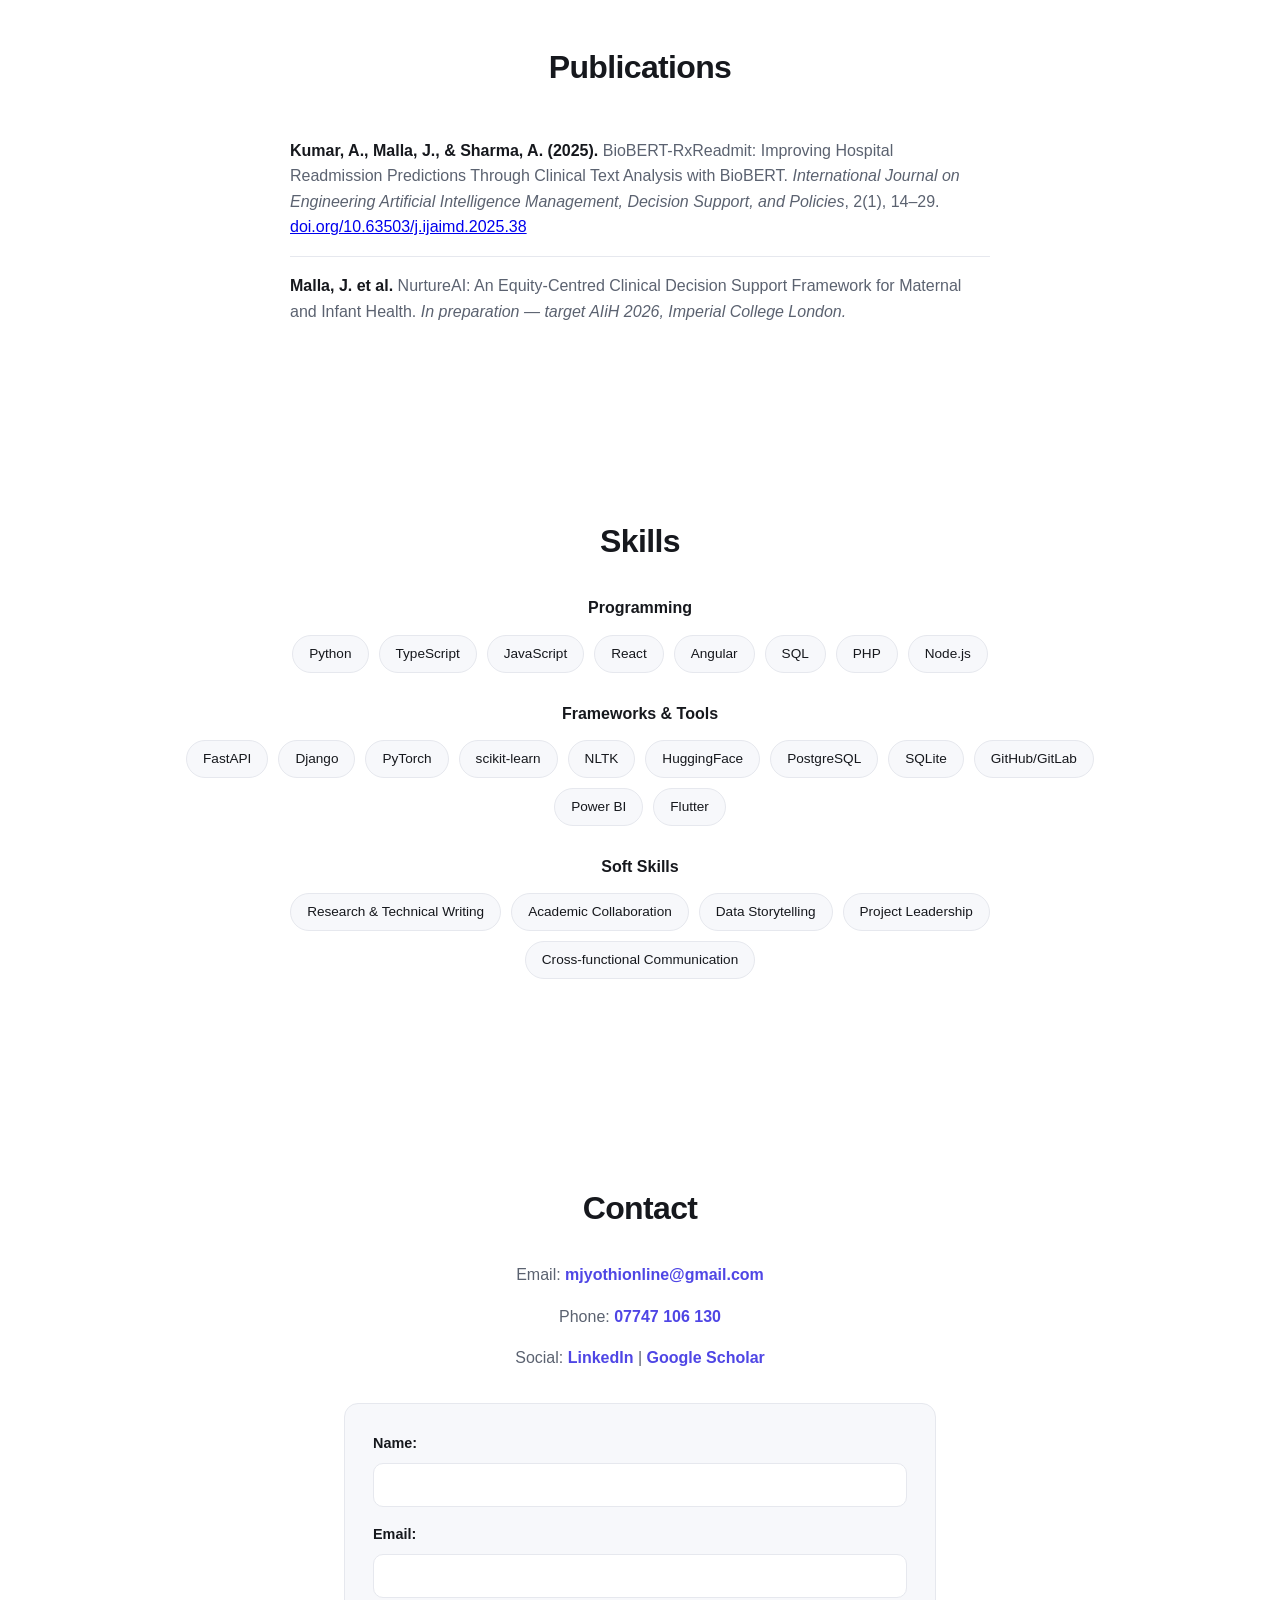
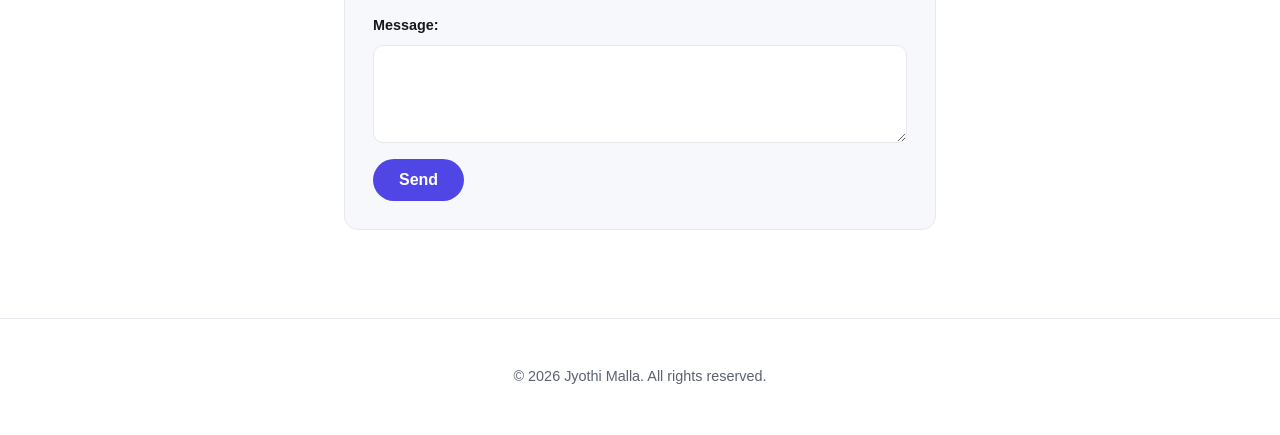
==== commit 56f7c34b: "Add education and experience sections to index.html Added education and experience sections to the p" ====
--- a/index.html
+++ b/index.html
@@ -1,3 +1,257 @@
+<!DOCTYPE html>
+<html lang="en">
+<head>
+    <meta charset="UTF-8">
+    <meta http-equiv="X-UA-Compatible" content="IE=edge">
+    <meta name="viewport" content="width=device-width, initial-scale=1.0">
+    <title>Jyothi Malla - AI Researcher &amp; PhD Candidate</title>
+    <link rel="stylesheet" href="styles.css">
+</head>
+<body>
+    <header>
+        <h1>Jyothi Malla</h1>
+        <div class="header-right">
+            <nav>
+                <a href="#home">Home</a>
+                <a href="#about">About</a>
+                <a href="#education">Education</a>
+                <a href="#experience">Experience</a>
+                <a href="#portfolio">Projects</a>
+                <a href="#publications">Publications</a>
+                <a href="#skills">Skills</a>
+                <a href="#contact">Contact</a>
+            </nav>
+            <div class="header-social">
+                <a href="https://www.linkedin.com/in/jyothi-malla/" target="_blank" rel="noopener">LinkedIn</a>
+                <a href="https://scholar.google.com/citations?user=vEbtqcoAAAAJ&hl=en&oi=ao" target="_blank" rel="noopener">Google Scholar</a>
+            </div>
+        </div>
+    </header>
+
+    <section id="home">
+        <img src="assets/images/header-banner.png" alt="Jyothi Malla - AI Engineer" class="hero-banner">
+        <h2>Welcome</h2>
+        <p>Hello! I'm <strong>Jyothi Malla</strong>, an AI researcher based in London, currently starting my PhD at Goldsmiths, University of London. My work sits at the intersection of Artificial Intelligence and healthcare &mdash; focused on Clinical Decision Support systems, predictive modelling and NLP for maternal and infant health equity.</p>
+        <div class="hero-cta">
+            <a href="#contact" class="btn btn-primary">Get in Touch</a>
+            <a href="#publications" class="btn btn-secondary">See Publications</a>
+        </div>
+    </section>
+
+    <section id="about">
+        <h2>About Me</h2>
+        <p>I'm a researcher exploring how health data analytics, Machine Learning and Artificial Intelligence can address real-world healthcare challenges. My work spans predictive modelling, statistical analysis and natural language processing applied to large-scale clinical and epidemiological data, with a particular focus on early diagnosis, risk stratification and patient pathways in maternal and infant health.</p>
+        <p>My Master's dissertation on predictive modelling for patient readmission was referenced in a UK Parliament discussion on NHS wait-time planning &mdash; part of my MSc in Data Science (Distinction) at Goldsmiths. Building on that work, I'm now starting a PhD focused on developing AI-based Clinical Decision Support tools for maternal and infant health, addressing equity gaps through community health worker-centred frameworks.</p>
+        <div class="quick-facts">
+            <span>London, UK</span>
+            <span>PhD Candidate, Goldsmiths</span>
+            <span>English &middot; Telugu &middot; Hindi</span>
+        </div>
+    </section>
+
+    <section id="education">
+        <h2>Education</h2>
+        <div class="exp-item">
+            <div class="exp-item-header">
+                <div>
+                    <div class="exp-role">MS in Data Science</div>
+                    <div class="exp-org">Goldsmiths, University of London</div>
+                </div>
+                <div class="exp-dates">80%</div>
+            </div>
+        </div>
+        <div class="exp-item">
+            <div class="exp-item-header">
+                <div>
+                    <div class="exp-role">BE in Electronics &amp; Communications</div>
+                    <div class="exp-org">Andhra University</div>
+                </div>
+                <div class="exp-dates">77.3%</div>
+            </div>
+        </div>
+    </section>
+
+    <section id="experience">
+        <h2>Experience</h2>
+        <div class="exp-item">
+            <div class="exp-item-header">
+                <div>
+                    <div class="exp-role">Manager - Data Engineering</div>
+                    <div class="exp-org">Bank of India, Mumbai, India</div>
+                </div>
+                <div class="exp-dates">Apr 2022 &ndash; Sep 2023</div>
+            </div>
+            <ul>
+                <li>Built systems that collect, manage and convert raw data into usable information for business analysts.</li>
+                <li>Developed and maintained end-to-end data pipelines using ETL processes.</li>
+                <li>Worked closely with the data science team to implement data analytics pipelines.</li>
+                <li>Helped define data governance policies and supported data-versioning processes.</li>
+                <li>Monitored and maintained existing pipelines.</li>
+            </ul>
+            <div class="skill-tags">
+                <span class="skill-tag">Data Engineering</span>
+                <span class="skill-tag">ETL</span>
+                <span class="skill-tag">Data Governance</span>
+            </div>
+        </div>
+        <div class="exp-item">
+            <div class="exp-item-header">
+                <div>
+                    <div class="exp-role">Manager - Credit</div>
+                    <div class="exp-org">Bank of India, Hyderabad, India</div>
+                </div>
+                <div class="exp-dates">Apr 2019 &ndash; Mar 2022</div>
+            </div>
+            <ul>
+                <li>Led credit risk analysis on loan portfolios using quantitative modelling and data-driven monitoring frameworks.</li>
+                <li>Implemented risk management policies to reduce financial exposure; oversaw loan proposals and repayment performance.</li>
+                <li>Supported team training and operational oversight across credit assessment functions.</li>
+            </ul>
+            <div class="skill-tags">
+                <span class="skill-tag">Credit Risk Analysis</span>
+                <span class="skill-tag">Quantitative Modelling</span>
+                <span class="skill-tag">Risk Management</span>
+            </div>
+        </div>
+        <!--
+        <div class="exp-item">
+            <div class="exp-item-header">
+                <div>
+                    <div class="exp-role">Founder &amp; Director</div>
+                    <div class="exp-org">Raffles IT Park, Visakhapatnam, India</div>
+                </div>
+                <div class="exp-dates">Sep 2008 &ndash; Aug 2014</div>
+            </div>
+            <ul>
+                <li>Founded and led an IT consulting firm delivering end-to-end software solutions and e-commerce platforms.</li>
+                <li>Managed client delivery, API integrations, and cost-effective supplier contracts.</li>
+            </ul>
+            <div class="skill-tags">
+                <span class="skill-tag">IT Consulting</span>
+                <span class="skill-tag">API Integration</span>
+                <span class="skill-tag">Client Delivery</span>
+            </div>
+        </div>
+        <div class="exp-item">
+            <div class="exp-item-header">
+                <div>
+                    <div class="exp-role">Software Engineer</div>
+                    <div class="exp-org">Xansa India Pvt. Ltd., Chennai, India</div>
+                </div>
+                <div class="exp-dates">May 2006 &ndash; Jun 2008</div>
+            </div>
+            <ul>
+                <li>Optimised database schemas and high-load endpoints, significantly improving performance for frequently accessed data.</li>
+                <li>Improved exception handling and reduced downtime during production updates.</li>
+            </ul>
+            <div class="skill-tags">
+                <span class="skill-tag">SQL</span>
+                <span class="skill-tag">Database Optimisation</span>
+            </div>
+        </div>
+        -->
+    </section>
+
+    <section id="portfolio">
+        <h2>Projects</h2>
+        <ul>
+            <li>
+                <h3>NurtureAI &mdash; Clinical Decision Support System</h3>
+                <p>Full-stack React/Vite CDS frontend comprising a midwife dashboard, patient detail views, assessment wizard and mother-facing view, backed by a FastAPI (Python) service for data ingestion, predictive scoring and clinical alerts, with a PostgreSQL/SQLAlchemy data layer and GitLab CI/CD.</p>
+                <div class="skill-tags">
+                    <span class="skill-tag">React</span>
+                    <span class="skill-tag">Vite</span>
+                    <span class="skill-tag">FastAPI</span>
+                    <span class="skill-tag">PostgreSQL</span>
+                    <span class="skill-tag">GitLab CI/CD</span>
+                </div>
+            </li>
+            <li>
+                <h3>Predictive Modelling for Patient Readmission</h3>
+                <p>MSc dissertation developing ML/NLP models on high-granularity clinical notes to predict hospital readmission risk. Cited in a UK Parliament discussion on NHS wait-time planning; research subsequently published peer-reviewed.</p>
+                <div class="skill-tags">
+                    <span class="skill-tag">Machine Learning</span>
+                    <span class="skill-tag">NLP</span>
+                    <span class="skill-tag">Python</span>
+                </div>
+            </li>
+        </ul>
+    </section>
+
+    <section id="publications">
+        <h2>Publications</h2>
+        <ul>
+            <li><strong>Kumar, A., Malla, J., &amp; Sharma, A. (2025).</strong> BioBERT-RxReadmit: Improving Hospital Readmission Predictions Through Clinical Text Analysis with BioBERT. <em>International Journal on Engineering Artificial Intelligence Management, Decision Support, and Policies</em>, 2(1), 14&ndash;29. <a href="https://doi.org/10.63503/j.ijaimd.2025.38" target="_blank" rel="noopener">doi.org/10.63503/j.ijaimd.2025.38</a></li>
+            <li><strong>Malla, J. et al.</strong> NurtureAI: An Equity-Centred Clinical Decision Support Framework for Maternal and Infant Health. <em>In preparation &mdash; target AIiH 2026, Imperial College London.</em></li>
+        </ul>
+    </section>
+
+    <section id="skills">
+        <h2>Skills</h2>
+        <div class="skills-group">
+            <h3>Programming</h3>
+            <div class="skill-tags">
+                <span class="skill-tag">Python</span>
+                <span class="skill-tag">TypeScript</span>
+                <span class="skill-tag">JavaScript</span>
+                <span class="skill-tag">React</span>
+                <span class="skill-tag">Angular</span>
+                <span class="skill-tag">SQL</span>
+                <span class="skill-tag">PHP</span>
+                <span class="skill-tag">Node.js</span>
+            </div>
+        </div>
+        <div class="skills-group">
+            <h3>Frameworks &amp; Tools</h3>
+            <div class="skill-tags">
+                <span class="skill-tag">FastAPI</span>
+                <span class="skill-tag">Django</span>
+                <span class="skill-tag">PyTorch</span>
+                <span class="skill-tag">scikit-learn</span>
+                <span class="skill-tag">NLTK</span>
+                <span class="skill-tag">HuggingFace</span>
+                <span class="skill-tag">PostgreSQL</span>
+                <span class="skill-tag">SQLite</span>
+                <span class="skill-tag">GitHub/GitLab</span>
+                <span class="skill-tag">Power BI</span>
+                <span class="skill-tag">Flutter</span>
+            </div>
+        </div>
+        <div class="skills-group">
+            <h3>Soft Skills</h3>
+            <div class="skill-tags">
+                <span class="skill-tag">Research &amp; Technical Writing</span>
+                <span class="skill-tag">Academic Collaboration</span>
+                <span class="skill-tag">Data Storytelling</span>
+                <span class="skill-tag">Project Leadership</span>
+                <span class="skill-tag">Cross-functional Communication</span>
+            </div>
+        </div>
+    </section>
+
+    <section id="contact">
+        <h2>Contact</h2>
+        <p>Email: <a href="mailto:mjyothionline@gmail.com">mjyothionline@gmail.com</a></p>
+        <p>Social:
+            <a href="https://www.linkedin.com/in/jyothi-malla/" target="_blank" rel="noopener">LinkedIn</a> | <a href="https://scholar.google.com/citations?user=vEbtqcoAAAAJ&hl=en&oi=ao" target="_blank" rel="noopener">Google Scholar</a>
+        </p>
+        <!-- simple contact form -->
+        <form action="https://formspree.io/f/xxxxxxx" method="POST">
+            <label for="name">Name:</label><br>
+            <input type="text" id="name" name="name" required><br>
+            <label for="email">Email:</label><br>
+            <input type="email" id="email" name="email" required><br>
+            <label for="message">Message:</label><br>
+            <textarea id="message" name="message" rows="4" required></textarea><br>
+            <button type="submit">Send</button>
+        </form>
+    </section>
+
+    <footer>
+        <p>&copy; 2026 Jyothi Malla. All rights reserved.</p>
+    </footer>
+</body>
+</html>
 <!DOCTYPE html>
 <html lang="en">
 <head>
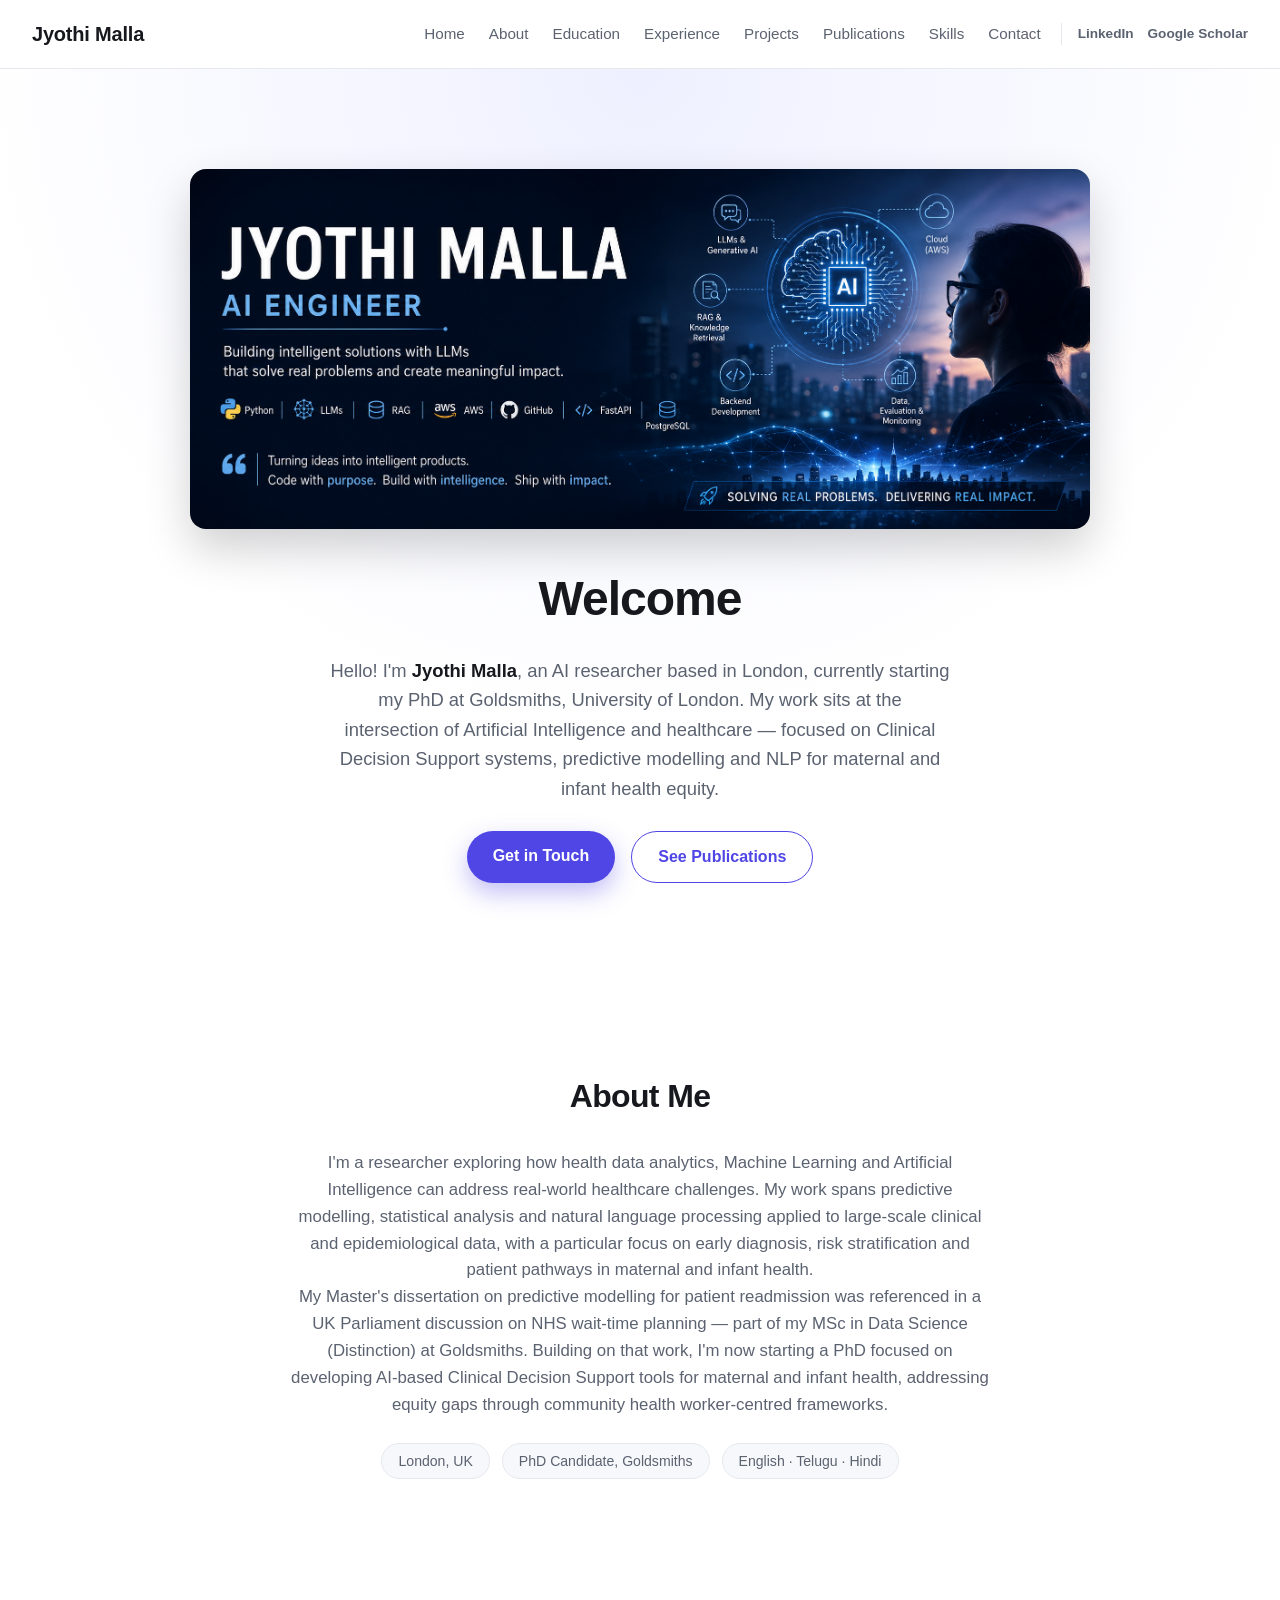
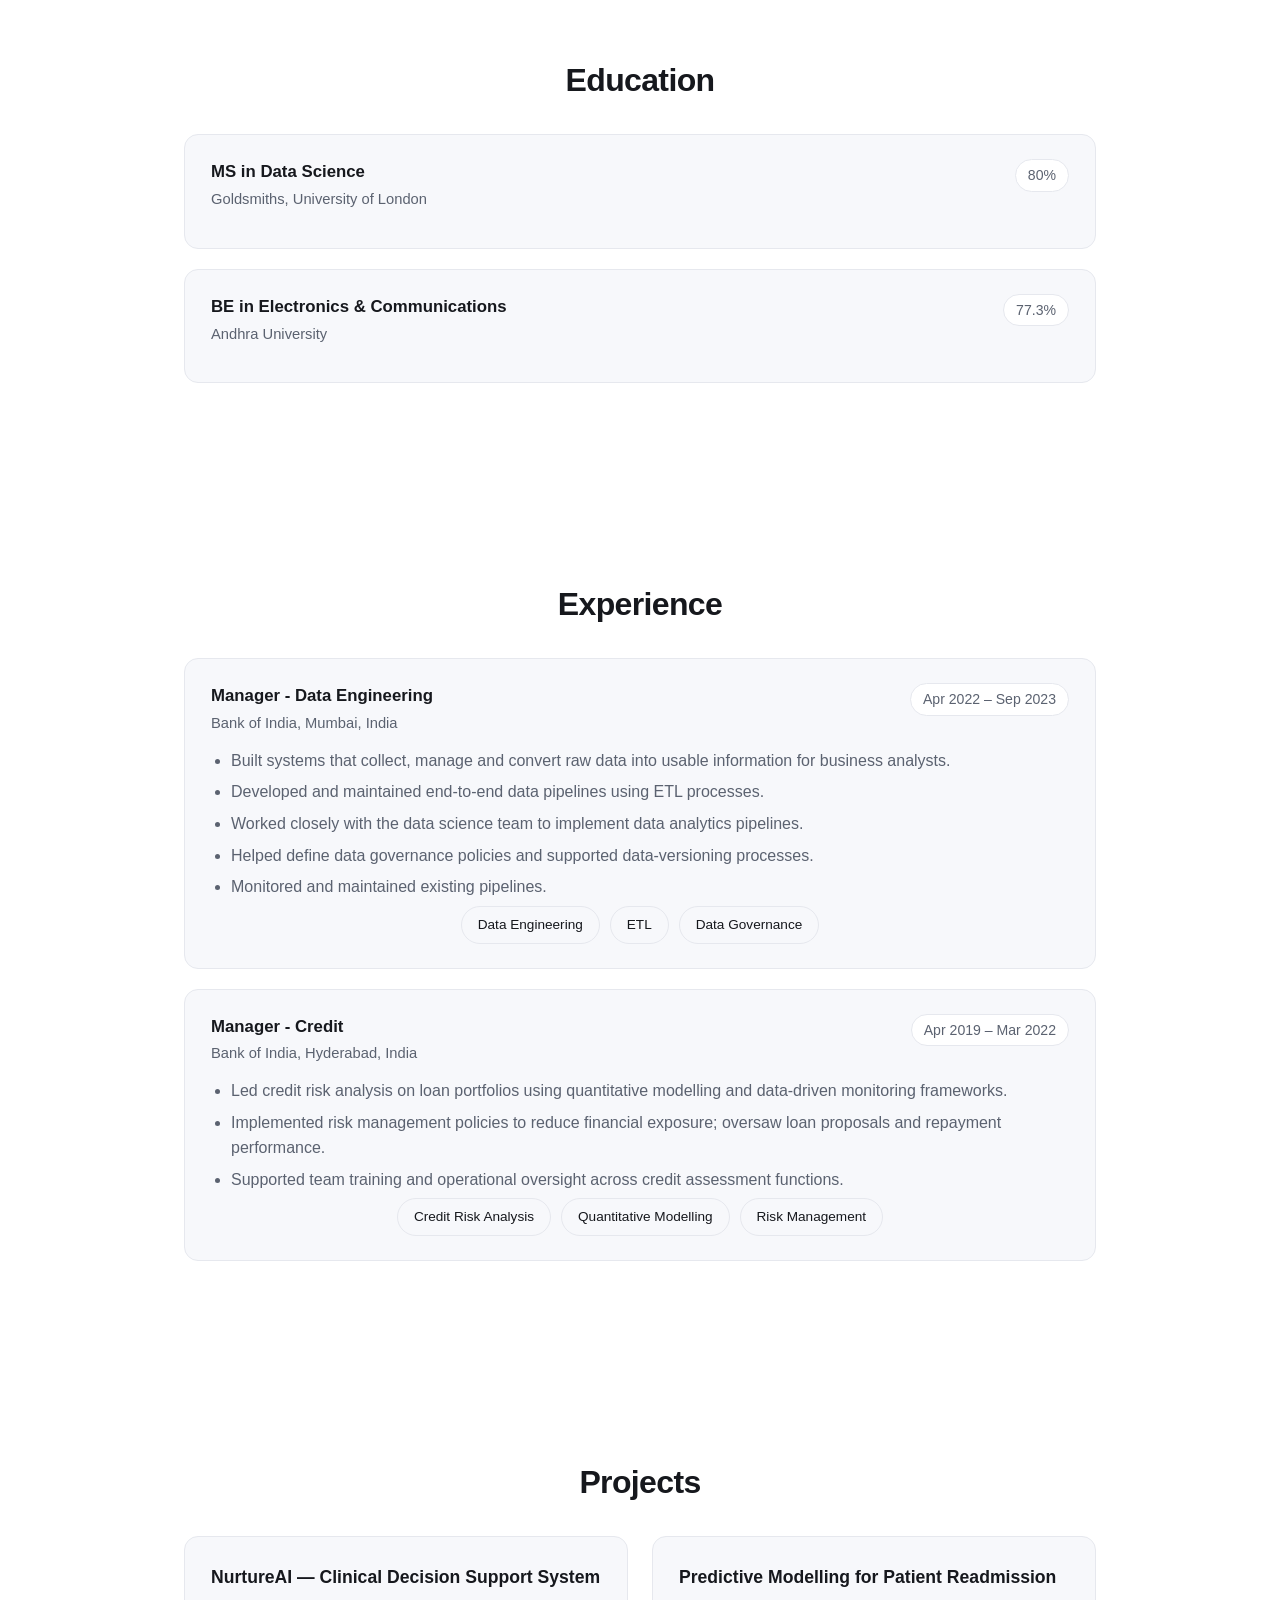
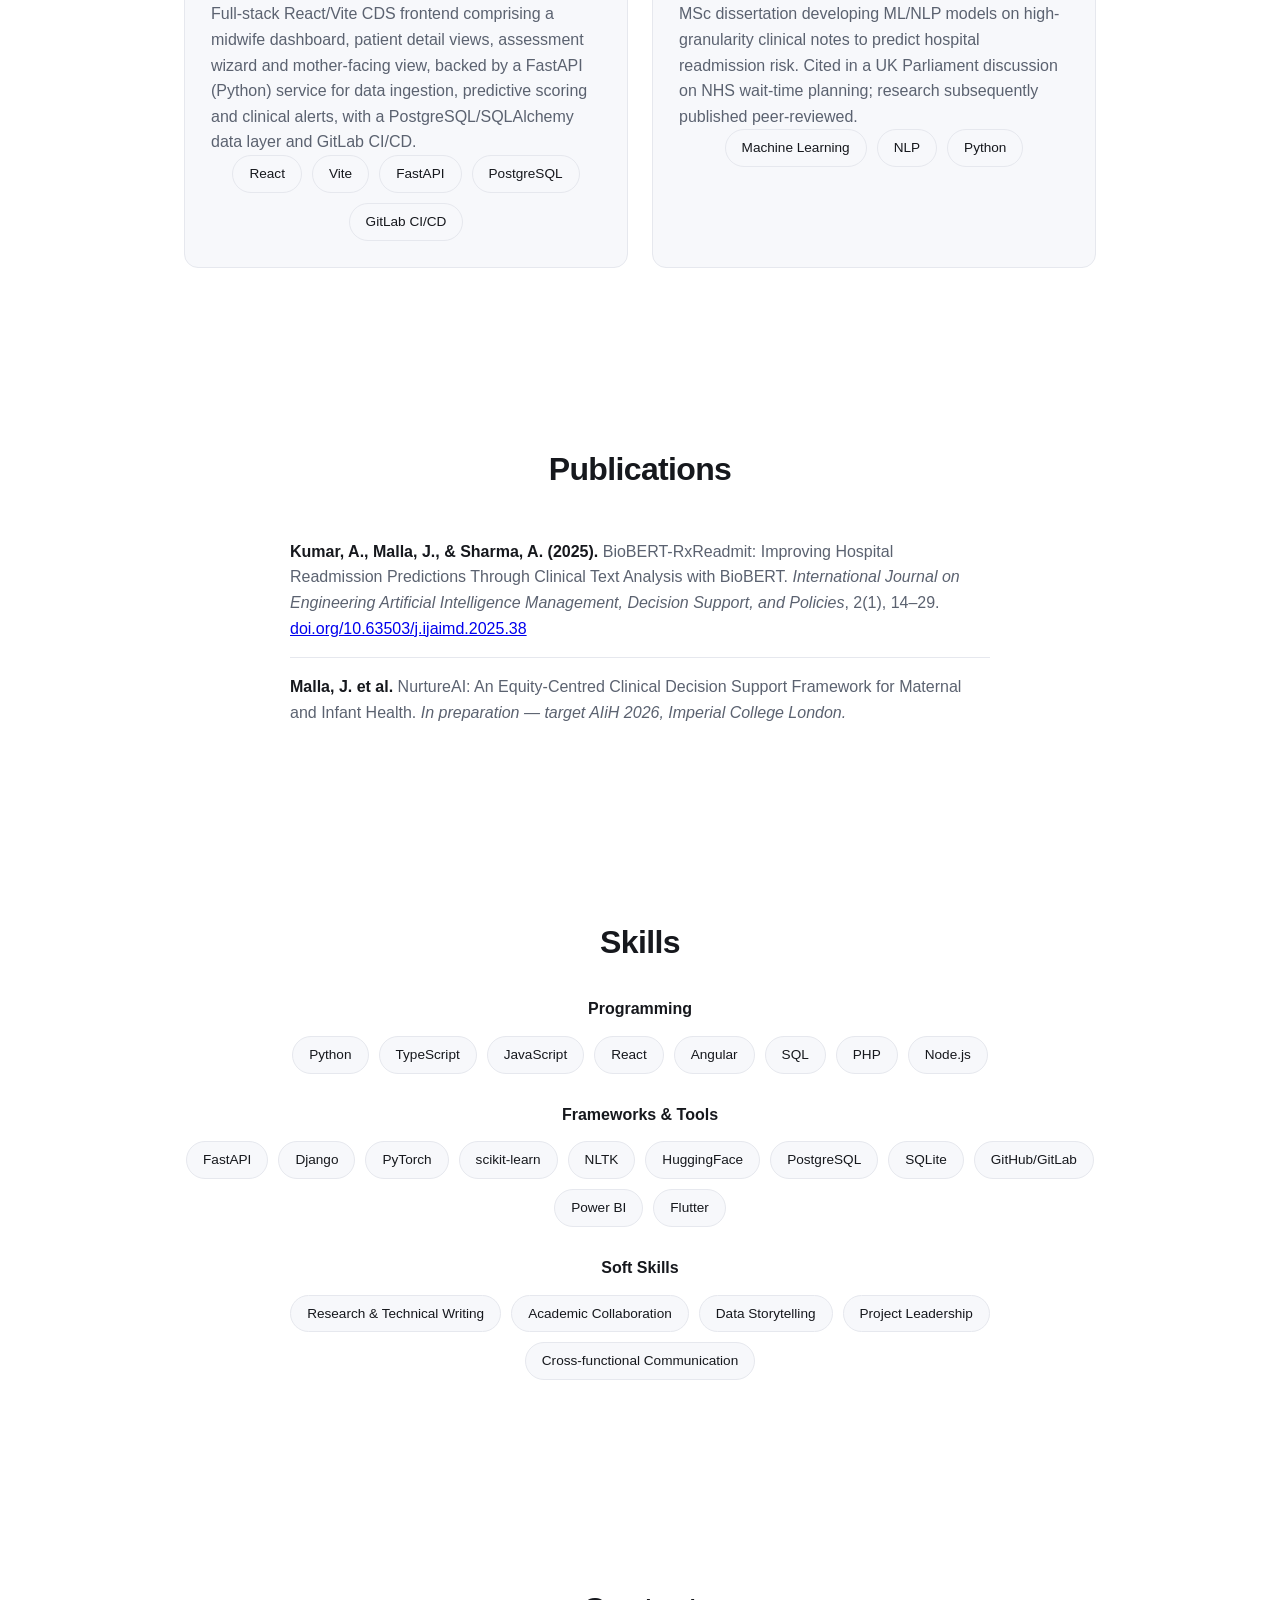
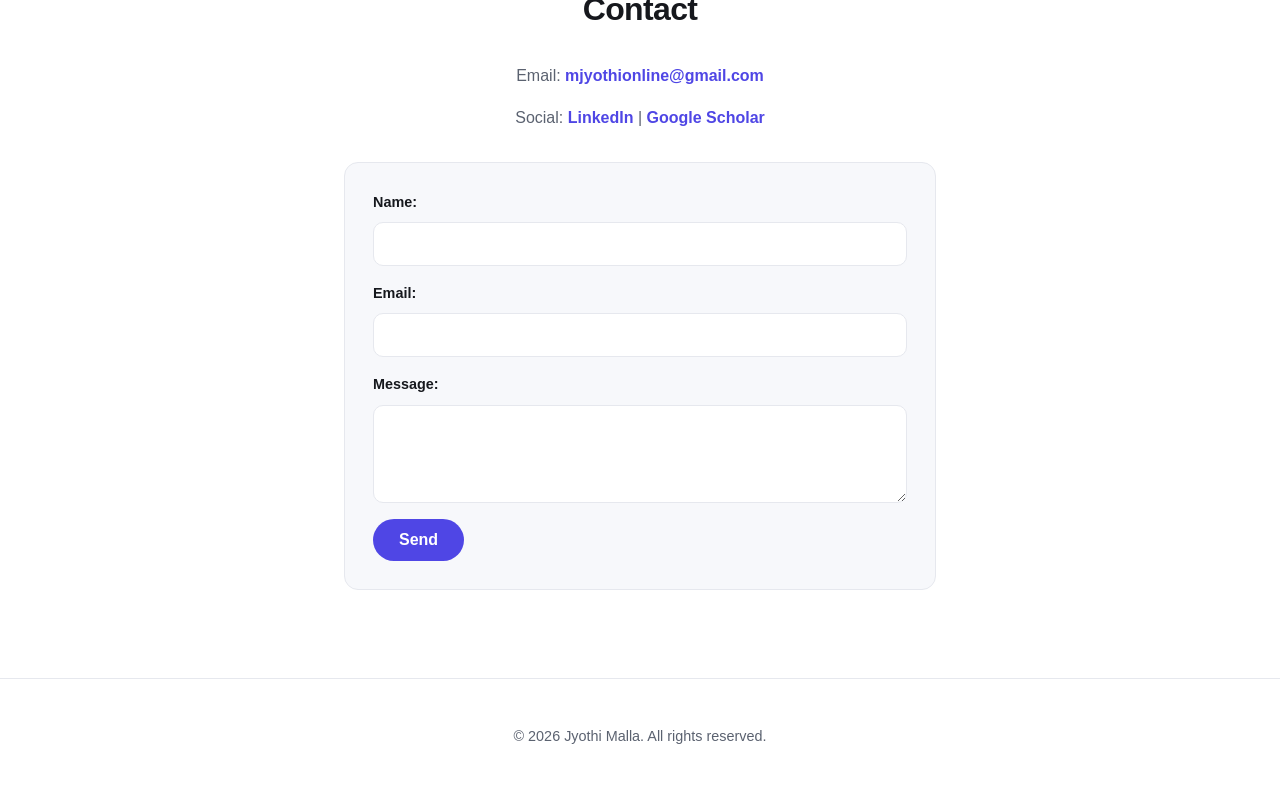
==== commit d09edd73: "Fix duplicated content in index.html Removed the entire content of the index.html file." ====
--- a/index.html
+++ b/index.html
@@ -252,268 +252,3 @@
     </footer>
 </body>
 </html>
-<!DOCTYPE html>
-<html lang="en">
-<head>
-    <meta charset="UTF-8">
-    <meta http-equiv="X-UA-Compatible" content="IE=edge">
-    <meta name="viewport" content="width=device-width, initial-scale=1.0">
-    <title>Jyothi Malla - AI Researcher &amp; PhD Candidate</title>
-    <link rel="stylesheet" href="styles.css">
-</head>
-<body>
-    <header>
-        <h1>Jyothi Malla</h1>
-        <div class="header-right">
-            <nav>
-                <a href="#home">Home</a>
-                <a href="#about">About</a>
-                <a href="#experience">Experience</a>
-                <a href="#portfolio">Projects</a>
-                <a href="#publications">Publications</a>
-                <a href="#skills">Skills</a>
-                <a href="#contact">Contact</a>
-            </nav>
-            <div class="header-social">
-                <a href="https://www.linkedin.com/in/jyothi-malla/" target="_blank" rel="noopener">LinkedIn</a>
-                <a href="https://scholar.google.com/citations?user=vEbtqcoAAAAJ&hl=en&oi=ao" target="_blank" rel="noopener">Google Scholar</a>
-            </div>
-        </div>
-    </header>
-
-    <section id="home">
-        <img src="assets/images/header-banner.png" alt="Jyothi Malla - AI Engineer" class="hero-banner">
-        <h2>Welcome</h2>
-        <p>Hello! I'm <strong>Jyothi Malla</strong>, an AI researcher based in London, currently starting my PhD at Goldsmiths, University of London. My work sits at the intersection of Artificial Intelligence and healthcare &mdash; focused on Clinical Decision Support systems, predictive modelling and NLP for maternal and infant health equity.</p>
-        <div class="hero-cta">
-            <a href="#contact" class="btn btn-primary">Get in Touch</a>
-            <a href="#publications" class="btn btn-secondary">See Publications</a>
-        </div>
-    </section>
-
-    <section id="about">
-        <h2>About Me</h2>
-        <p>I'm a researcher exploring how health data analytics, Machine Learning and Artificial Intelligence can address real-world healthcare challenges. My work spans predictive modelling, statistical analysis and natural language processing applied to large-scale clinical and epidemiological data, with a particular focus on early diagnosis, risk stratification and patient pathways in maternal and infant health.</p>
-        <p>My Master's dissertation on predictive modelling for patient readmission was referenced in a UK Parliament discussion on NHS wait-time planning &mdash; part of my MSc in Data Science (Distinction) at Goldsmiths. Building on that work, I'm now starting a PhD focused on developing AI-based Clinical Decision Support tools for maternal and infant health, addressing equity gaps through community health worker-centred frameworks.</p>
-        <div class="quick-facts">
-            <span>London, UK</span>
-            <span>PhD Candidate, Goldsmiths</span>
-            <span>English &middot; Telugu &middot; Hindi</span>
-        </div>
-    </section>
-
-    <section id="experience">
-        <h2>Experience</h2>
-        <div class="exp-item">
-            <div class="exp-item-header">
-                <div>
-                    <div class="exp-role">Teaching Assistant</div>
-                    <div class="exp-org">Goldsmiths, University of London</div>
-                </div>
-                <div class="exp-dates">Sep 2024 &ndash; Present</div>
-            </div>
-            <ul>
-                <li>Supporting undergraduate and postgraduate modules in data science and computing.</li>
-                <li>Assisting students with Python programming, statistics and data analysis.</li>
-                <li>Academic support during labs, coursework and assessments; liaison between students and faculty.</li>
-            </ul>
-            <div class="skill-tags">
-                <span class="skill-tag">Python</span>
-                <span class="skill-tag">Statistics</span>
-                <span class="skill-tag">Data Analysis</span>
-            </div>
-        </div>
-        <div class="exp-item">
-            <div class="exp-item-header">
-                <div>
-                    <div class="exp-role">Research Collaborator &mdash; AI in Maternal &amp; Infant Health</div>
-                    <div class="exp-org">Goldsmiths, University of London</div>
-                </div>
-                <div class="exp-dates">2024 &ndash; Ongoing</div>
-            </div>
-            <ul>
-                <li>Co-developing NurtureAI, a Clinical Decision Support system for maternal and infant health.</li>
-                <li>Conducting real-world data collection from feeding mothers in the UK to support model evaluation.</li>
-                <li>Collaborating with UK academic partners on AI evaluation frameworks addressing equity gaps in South Asian maternal healthcare.</li>
-                <li>Leading a structured literature review for AIiH 2026, focusing on AI-based CDS and maternal health.</li>
-                <li>Evaluating ARMMAN's IHRP tool in the Indian context, centred on community health worker-delivered care (ANMs, ASHAs).</li>
-            </ul>
-            <div class="skill-tags">
-                <span class="skill-tag">Clinical Decision Support</span>
-                <span class="skill-tag">Maternal &amp; Infant Health</span>
-                <span class="skill-tag">AI Evaluation</span>
-            </div>
-        </div>
-        <div class="exp-item">
-            <div class="exp-item-header">
-                <div>
-                    <div class="exp-role">Credit Manager</div>
-                    <div class="exp-org">Bank of India, Hyderabad, India</div>
-                </div>
-                <div class="exp-dates">Sep 2019 &ndash; Aug 2023</div>
-            </div>
-            <ul>
-                <li>Led credit risk analysis on loan portfolios using quantitative modelling and data-driven monitoring frameworks.</li>
-                <li>Implemented risk management policies to reduce financial exposure; oversaw loan proposals and repayment performance.</li>
-                <li>Supported team training and operational oversight across credit assessment functions.</li>
-            </ul>
-            <div class="skill-tags">
-                <span class="skill-tag">Credit Risk Analysis</span>
-                <span class="skill-tag">Quantitative Modelling</span>
-                <span class="skill-tag">Risk Management</span>
-            </div>
-        </div>
-        <div class="exp-item">
-            <div class="exp-item-header">
-                <div>
-                    <div class="exp-role">Assistant Manager</div>
-                    <div class="exp-org">Bank of India, Hyderabad, India</div>
-                </div>
-                <div class="exp-dates">Sep 2014 &ndash; Aug 2019</div>
-            </div>
-            <ul>
-                <li>Managed client relationships, analysed feedback for service improvements, and drove retention through proactive complaint resolution.</li>
-            </ul>
-            <div class="skill-tags">
-                <span class="skill-tag">Client Relationship Management</span>
-                <span class="skill-tag">Service Improvement</span>
-            </div>
-        </div>
-        <div class="exp-item">
-            <div class="exp-item-header">
-                <div>
-                    <div class="exp-role">Founder &amp; Director</div>
-                    <div class="exp-org">Raffles IT Park, Visakhapatnam, India</div>
-                </div>
-                <div class="exp-dates">Sep 2008 &ndash; Aug 2014</div>
-            </div>
-            <ul>
-                <li>Founded and led an IT consulting firm delivering end-to-end software solutions and e-commerce platforms.</li>
-                <li>Managed client delivery, API integrations, and cost-effective supplier contracts.</li>
-            </ul>
-            <div class="skill-tags">
-                <span class="skill-tag">IT Consulting</span>
-                <span class="skill-tag">API Integration</span>
-                <span class="skill-tag">Client Delivery</span>
-            </div>
-        </div>
-        <div class="exp-item">
-            <div class="exp-item-header">
-                <div>
-                    <div class="exp-role">Software Engineer</div>
-                    <div class="exp-org">Xansa India Pvt. Ltd., Chennai, India</div>
-                </div>
-                <div class="exp-dates">May 2006 &ndash; Jun 2008</div>
-            </div>
-            <ul>
-                <li>Optimised database schemas and high-load endpoints, significantly improving performance for frequently accessed data.</li>
-                <li>Improved exception handling and reduced downtime during production updates.</li>
-            </ul>
-            <div class="skill-tags">
-                <span class="skill-tag">SQL</span>
-                <span class="skill-tag">Database Optimisation</span>
-            </div>
-        </div>
-    </section>
-
-    <section id="portfolio">
-        <h2>Projects</h2>
-        <ul>
-            <li>
-                <h3>NurtureAI &mdash; Clinical Decision Support System</h3>
-                <p>Full-stack React/Vite CDS frontend comprising a midwife dashboard, patient detail views, assessment wizard and mother-facing view, backed by a FastAPI (Python) service for data ingestion, predictive scoring and clinical alerts, with a PostgreSQL/SQLAlchemy data layer and GitLab CI/CD.</p>
-                <div class="skill-tags">
-                    <span class="skill-tag">React</span>
-                    <span class="skill-tag">Vite</span>
-                    <span class="skill-tag">FastAPI</span>
-                    <span class="skill-tag">PostgreSQL</span>
-                    <span class="skill-tag">GitLab CI/CD</span>
-                </div>
-            </li>
-            <li>
-                <h3>Predictive Modelling for Patient Readmission</h3>
-                <p>MSc dissertation developing ML/NLP models on high-granularity clinical notes to predict hospital readmission risk. Cited in a UK Parliament discussion on NHS wait-time planning; research subsequently published peer-reviewed.</p>
-                <div class="skill-tags">
-                    <span class="skill-tag">Machine Learning</span>
-                    <span class="skill-tag">NLP</span>
-                    <span class="skill-tag">Python</span>
-                </div>
-            </li>
-        </ul>
-    </section>
-
-    <section id="publications">
-        <h2>Publications</h2>
-        <ul>
-            <li><strong>Kumar, A., Malla, J., &amp; Sharma, A. (2025).</strong> BioBERT-RxReadmit: Improving Hospital Readmission Predictions Through Clinical Text Analysis with BioBERT. <em>International Journal on Engineering Artificial Intelligence Management, Decision Support, and Policies</em>, 2(1), 14&ndash;29. <a href="https://doi.org/10.63503/j.ijaimd.2025.38" target="_blank" rel="noopener">doi.org/10.63503/j.ijaimd.2025.38</a></li>
-            <li><strong>Malla, J. et al.</strong> NurtureAI: An Equity-Centred Clinical Decision Support Framework for Maternal and Infant Health. <em>In preparation &mdash; target AIiH 2026, Imperial College London.</em></li>
-        </ul>
-    </section>
-
-    <section id="skills">
-        <h2>Skills</h2>
-        <div class="skills-group">
-            <h3>Programming</h3>
-            <div class="skill-tags">
-                <span class="skill-tag">Python</span>
-                <span class="skill-tag">TypeScript</span>
-                <span class="skill-tag">JavaScript</span>
-                <span class="skill-tag">React</span>
-                <span class="skill-tag">Angular</span>
-                <span class="skill-tag">SQL</span>
-                <span class="skill-tag">PHP</span>
-                <span class="skill-tag">Node.js</span>
-            </div>
-        </div>
-        <div class="skills-group">
-            <h3>Frameworks &amp; Tools</h3>
-            <div class="skill-tags">
-                <span class="skill-tag">FastAPI</span>
-                <span class="skill-tag">Django</span>
-                <span class="skill-tag">PyTorch</span>
-                <span class="skill-tag">scikit-learn</span>
-                <span class="skill-tag">NLTK</span>
-                <span class="skill-tag">HuggingFace</span>
-                <span class="skill-tag">PostgreSQL</span>
-                <span class="skill-tag">SQLite</span>
-                <span class="skill-tag">GitHub/GitLab</span>
-                <span class="skill-tag">Power BI</span>
-                <span class="skill-tag">Flutter</span>
-            </div>
-        </div>
-        <div class="skills-group">
-            <h3>Soft Skills</h3>
-            <div class="skill-tags">
-                <span class="skill-tag">Research &amp; Technical Writing</span>
-                <span class="skill-tag">Academic Collaboration</span>
-                <span class="skill-tag">Data Storytelling</span>
-                <span class="skill-tag">Project Leadership</span>
-                <span class="skill-tag">Cross-functional Communication</span>
-            </div>
-        </div>
-    </section>
-
-    <section id="contact">
-        <h2>Contact</h2>
-        <p>Email: <a href="mailto:mjyothionline@gmail.com">mjyothionline@gmail.com</a></p>
-        <p>Phone: <a href="tel:+447747106130">07747 106 130</a></p>
-        <p>Social:
-            <a href="https://www.linkedin.com/in/jyothi-malla/" target="_blank" rel="noopener">LinkedIn</a> | <a href="https://scholar.google.com/citations?user=vEbtqcoAAAAJ&hl=en&oi=ao" target="_blank" rel="noopener">Google Scholar</a>
-        </p>
-        <!-- simple contact form -->
-        <form action="https://formspree.io/f/xxxxxxx" method="POST">
-            <label for="name">Name:</label><br>
-            <input type="text" id="name" name="name" required><br>
-            <label for="email">Email:</label><br>
-            <input type="email" id="email" name="email" required><br>
-            <label for="message">Message:</label><br>
-            <textarea id="message" name="message" rows="4" required></textarea><br>
-            <button type="submit">Send</button>
-        </form>
-    </section>
-
-    <footer>
-        <p>&copy; 2026 Jyothi Malla. All rights reserved.</p>
-    </footer>
-</body>
-</html>
--- a/styles.css
+++ b/styles.css
@@ -321,6 +321,496 @@
 
 
 /* ---------- Experience ---------- */
+#experience .exp-item,
+#education .exp-item {
+  background: var(--bg-alt);
+  border: 1px solid var(--border);
+  border-radius: var(--radius);
+  padding: 24px 26px;
+  margin-bottom: 20px;
+}
+
+#experience .exp-item-header,
+#education .exp-item-header {
+  display: flex;
+  justify-content: space-between;
+  align-items: flex-start;
+  gap: 12px;
+  flex-wrap: wrap;
+  margin-bottom: 12px;
+}
+
+#experience .exp-role,
+#education .exp-role {
+  font-weight: 700;
+  font-size: 1.05rem;
+}
+
+#experience .exp-org,
+#education .exp-org {
+  color: var(--muted);
+  font-size: 0.92rem;
+  margin-top: 2px;
+}
+
+#experience .exp-dates,
+#education .exp-dates {
+  color: var(--muted);
+  font-size: 0.88rem;
+  white-space: nowrap;
+  background: #fff;
+  border: 1px solid var(--border);
+  padding: 4px 12px;
+  border-radius: 999px;
+}
+
+#experience .exp-item ul {
+  margin: 10px 0 0;
+  padding-left: 20px;
+  color: var(--muted);
+}
+
+#experience .exp-item li {
+  margin-bottom: 6px;
+}
+
+/* ---------- Quick facts (About) ---------- */
+.quick-facts {
+  display: flex;
+  flex-wrap: wrap;
+  gap: 12px;
+  justify-content: center;
+  margin-top: 24px;
+}
+
+.quick-facts span {
+  background: var(--bg-alt);
+  border: 1px solid var(--border);
+  color: var(--muted);
+  padding: 6px 16px;
+  border-radius: 999px;
+  font-size: 0.88rem;
+}
+
+/* ---------- Skills ---------- */
+.skills-group {
+  margin-bottom: 28px;
+  text-align: center;
+}
+
+.skills-group h3 {
+  font-size: 1rem;
+  margin-bottom: 14px;
+  color: var(--text);
+}
+
+.skill-tags {
+  display: flex;
+  flex-wrap: wrap;
+  gap: 10px;
+  justify-content: center;
+}
+
+.skill-tag {
+  background: var(--bg-alt);
+  border: 1px solid var(--border);
+  border-radius: 999px;
+  padding: 7px 16px;
+  font-size: 0.85rem;
+  color: var(--text);
+}
+
+
+/* ---------- Header social & CTA additions ---------- */
+.header-right {
+    display: flex;
+    align-items: center;
+    gap: 20px;
+    flex-wrap: wrap;
+}
+
+.header-social {
+    display: flex;
+    gap: 14px;
+    padding-left: 16px;
+    border-left: 1px solid var(--border);
+}
+
+.header-social a {
+    color: var(--muted);
+    text-decoration: none;
+    font-weight: 600;
+    font-size: 0.85rem;
+}
+
+.header-social a:hover {
+    color: var(--accent);
+}
+
+.hero-banner {
+    width: 100%;
+    max-width: 900px;
+    border-radius: 16px;
+    box-shadow: 0 20px 45px rgba(0, 0, 0, 0.18);
+    margin-bottom: 32px;
+}
+
+.hero-cta {
+    display: flex;
+    gap: 16px;
+    justify-content: center;
+    margin-top: 28px;
+    flex-wrap: wrap;
+}
+
+.btn {
+    display: inline-block;
+    padding: 12px 26px;
+    border-radius: 999px;
+    font-size: 1rem;
+    font-weight: 600;
+    text-decoration: none;
+    transition: transform 0.15s ease, box-shadow 0.15s ease;
+}
+
+.btn:hover {
+    transform: translateY(-2px);
+}
+
+.btn-primary {
+    background: var(--accent);
+    color: #fff;
+    box-shadow: 0 10px 25px rgba(79, 70, 229, 0.35);
+}
+
+.btn-secondary {
+    background: #fff;
+    color: var(--accent);
+    border: 1.5px solid var(--accent);
+}
+/* ===== jyothimalla.github.io — site styles ===== */
+
+:root {
+    --bg: #ffffff;
+    --bg-alt: #f7f8fb;
+    --text: #16181d;
+    --muted: #5b6270;
+    --accent: #4f46e5;
+    --accent-dark: #3f37c9;
+    --border: #e6e8ee;
+    --shadow: 0 10px 30px rgba(17, 17, 30, 0.06);
+    --radius: 14px;
+    --maxw: 960px;
+}
+
+* { box-sizing: border-box; }
+
+html {
+    scroll-behavior: smooth;
+}
+
+body {
+    margin: 0;
+    font-family: -apple-system, BlinkMacSystemFont, "Segoe UI", Roboto, Helvetica, Arial, sans-serif;
+    color: var(--text);
+    background: var(--bg);
+    line-height: 1.6;
+    -webkit-font-smoothing: antialiased;
+}
+
+section {
+    scroll-margin-top: 84px;
+}
+
+/* ---------- Header / Nav ---------- */
+header {
+    position: sticky;
+    top: 0;
+    z-index: 100;
+    display: flex;
+    align-items: center;
+    justify-content: space-between;
+    gap: 16px;
+    padding: 18px 32px;
+    background: rgba(255, 255, 255, 0.85);
+    backdrop-filter: saturate(180%) blur(10px);
+    border-bottom: 1px solid var(--border);
+}
+
+header h1 {
+    font-size: 1.25rem;
+    margin: 0;
+    letter-spacing: -0.01em;
+}
+
+header nav {
+    display: flex;
+    gap: 24px;
+    flex-wrap: wrap;
+}
+
+header nav a {
+    color: var(--muted);
+    text-decoration: none;
+    font-weight: 500;
+    font-size: 0.95rem;
+    position: relative;
+    padding: 4px 0;
+    transition: color 0.2s ease;
+}
+
+header nav a::after {
+    content: "";
+    position: absolute;
+    left: 0;
+    bottom: -2px;
+    width: 0;
+    height: 2px;
+    background: var(--accent);
+    transition: width 0.2s ease;
+}
+
+header nav a:hover {
+    color: var(--text);
+}
+
+header nav a:hover::after {
+    width: 100%;
+}
+
+/* ---------- Sections (generic) ---------- */
+section {
+    padding: 88px 24px;
+    max-width: var(--maxw);
+    margin: 0 auto;
+}
+
+section h2 {
+    font-size: 2rem;
+    margin: 0 0 28px;
+    letter-spacing: -0.02em;
+    text-align: center;
+}
+
+/* ---------- Hero / Home ---------- */
+#home {
+    max-width: none;
+    min-height: 62vh;
+    display: flex;
+    flex-direction: column;
+    align-items: center;
+    justify-content: center;
+    text-align: center;
+    padding: 100px 24px;
+    background: radial-gradient(circle at 50% 0%, #eef0ff 0%, var(--bg) 60%);
+}
+
+#home h2 {
+    font-size: 3rem;
+    margin-bottom: 18px;
+}
+
+#home p {
+    max-width: 620px;
+    font-size: 1.15rem;
+    color: var(--muted);
+    margin: 0;
+}
+
+#home strong {
+    color: var(--text);
+}
+
+/* ---------- About ---------- */
+#about p {
+    max-width: 700px;
+    margin: 0 auto;
+    text-align: center;
+    color: var(--muted);
+    font-size: 1.05rem;
+}
+
+/* ---------- Portfolio ---------- */
+#portfolio ul {
+    list-style: none;
+    margin: 0;
+    padding: 0;
+    display: grid;
+    grid-template-columns: repeat(auto-fit, minmax(260px, 1fr));
+    gap: 24px;
+}
+
+#portfolio li {
+    background: var(--bg-alt);
+    border: 1px solid var(--border);
+    border-radius: var(--radius);
+    padding: 26px;
+    transition: transform 0.2s ease, box-shadow 0.2s ease;
+}
+
+#portfolio li:hover {
+    transform: translateY(-4px);
+    box-shadow: var(--shadow);
+}
+
+#portfolio h3 {
+    margin: 0 0 10px;
+    font-size: 1.1rem;
+}
+
+#portfolio p {
+    margin: 0;
+    color: var(--muted);
+}
+
+#portfolio a {
+    color: var(--accent);
+    font-weight: 600;
+    text-decoration: none;
+}
+
+#portfolio a:hover {
+    text-decoration: underline;
+}
+
+/* ---------- Publications ---------- */
+#publications ul {
+    list-style: none;
+    margin: 0 auto;
+    padding: 0;
+    max-width: 700px;
+}
+
+#publications li {
+    padding: 16px 0;
+    border-bottom: 1px solid var(--border);
+    color: var(--muted);
+}
+
+#publications li:last-child {
+    border-bottom: none;
+}
+
+#publications strong {
+    color: var(--text);
+}
+
+/* ---------- Contact ---------- */
+#contact {
+    max-width: 640px;
+}
+
+#contact > p {
+    text-align: center;
+    color: var(--muted);
+}
+
+#contact a {
+    color: var(--accent);
+    text-decoration: none;
+    font-weight: 600;
+}
+
+#contact a:hover {
+    text-decoration: underline;
+}
+
+#contact form {
+    margin-top: 32px;
+    display: flex;
+    flex-direction: column;
+    gap: 16px;
+    background: var(--bg-alt);
+    border: 1px solid var(--border);
+    border-radius: var(--radius);
+    padding: 28px;
+}
+
+#contact label {
+    font-weight: 600;
+    font-size: 0.9rem;
+    margin-bottom: -8px;
+}
+
+#contact input,
+#contact textarea {
+    width: 100%;
+    padding: 12px 14px;
+    border: 1px solid var(--border);
+    border-radius: 10px;
+    font-family: inherit;
+    font-size: 1rem;
+    background: #fff;
+    transition: border-color 0.2s ease, box-shadow 0.2s ease;
+}
+
+#contact input:focus,
+#contact textarea:focus {
+    outline: none;
+    border-color: var(--accent);
+    box-shadow: 0 0 0 3px rgba(79, 70, 229, 0.15);
+}
+
+#contact button[type="submit"] {
+    align-self: flex-start;
+    background: var(--accent);
+    color: #fff;
+    border: none;
+    padding: 12px 26px;
+    border-radius: 999px;
+    font-size: 1rem;
+    font-weight: 600;
+    cursor: pointer;
+    transition: background 0.2s ease;
+}
+
+#contact button[type="submit"]:hover {
+    background: var(--accent-dark);
+}
+
+/* ---------- Footer ---------- */
+footer {
+    text-align: center;
+    padding: 32px 24px;
+    color: var(--muted);
+    font-size: 0.9rem;
+    border-top: 1px solid var(--border);
+}
+
+/* ---------- Responsive ---------- */
+@media (max-width: 680px) {
+    header {
+          flex-direction: column;
+          align-items: flex-start;
+          padding: 16px 20px;
+    }
+
+  header nav {
+        gap: 14px;
+  }
+
+  #home {
+        padding: 72px 20px;
+        min-height: 50vh;
+  }
+
+  #home h2 {
+        font-size: 2.2rem;
+  }
+
+  section {
+        padding: 56px 20px;
+  }
+}
+
+
+/* ---------- Contact form spacing fix ---------- */
+#contact form br {
+      display: none;
+}
+
+
+/* ---------- Experience ---------- */
 #experience .exp-item {
   background: var(--bg-alt);
   border: 1px solid var(--border);
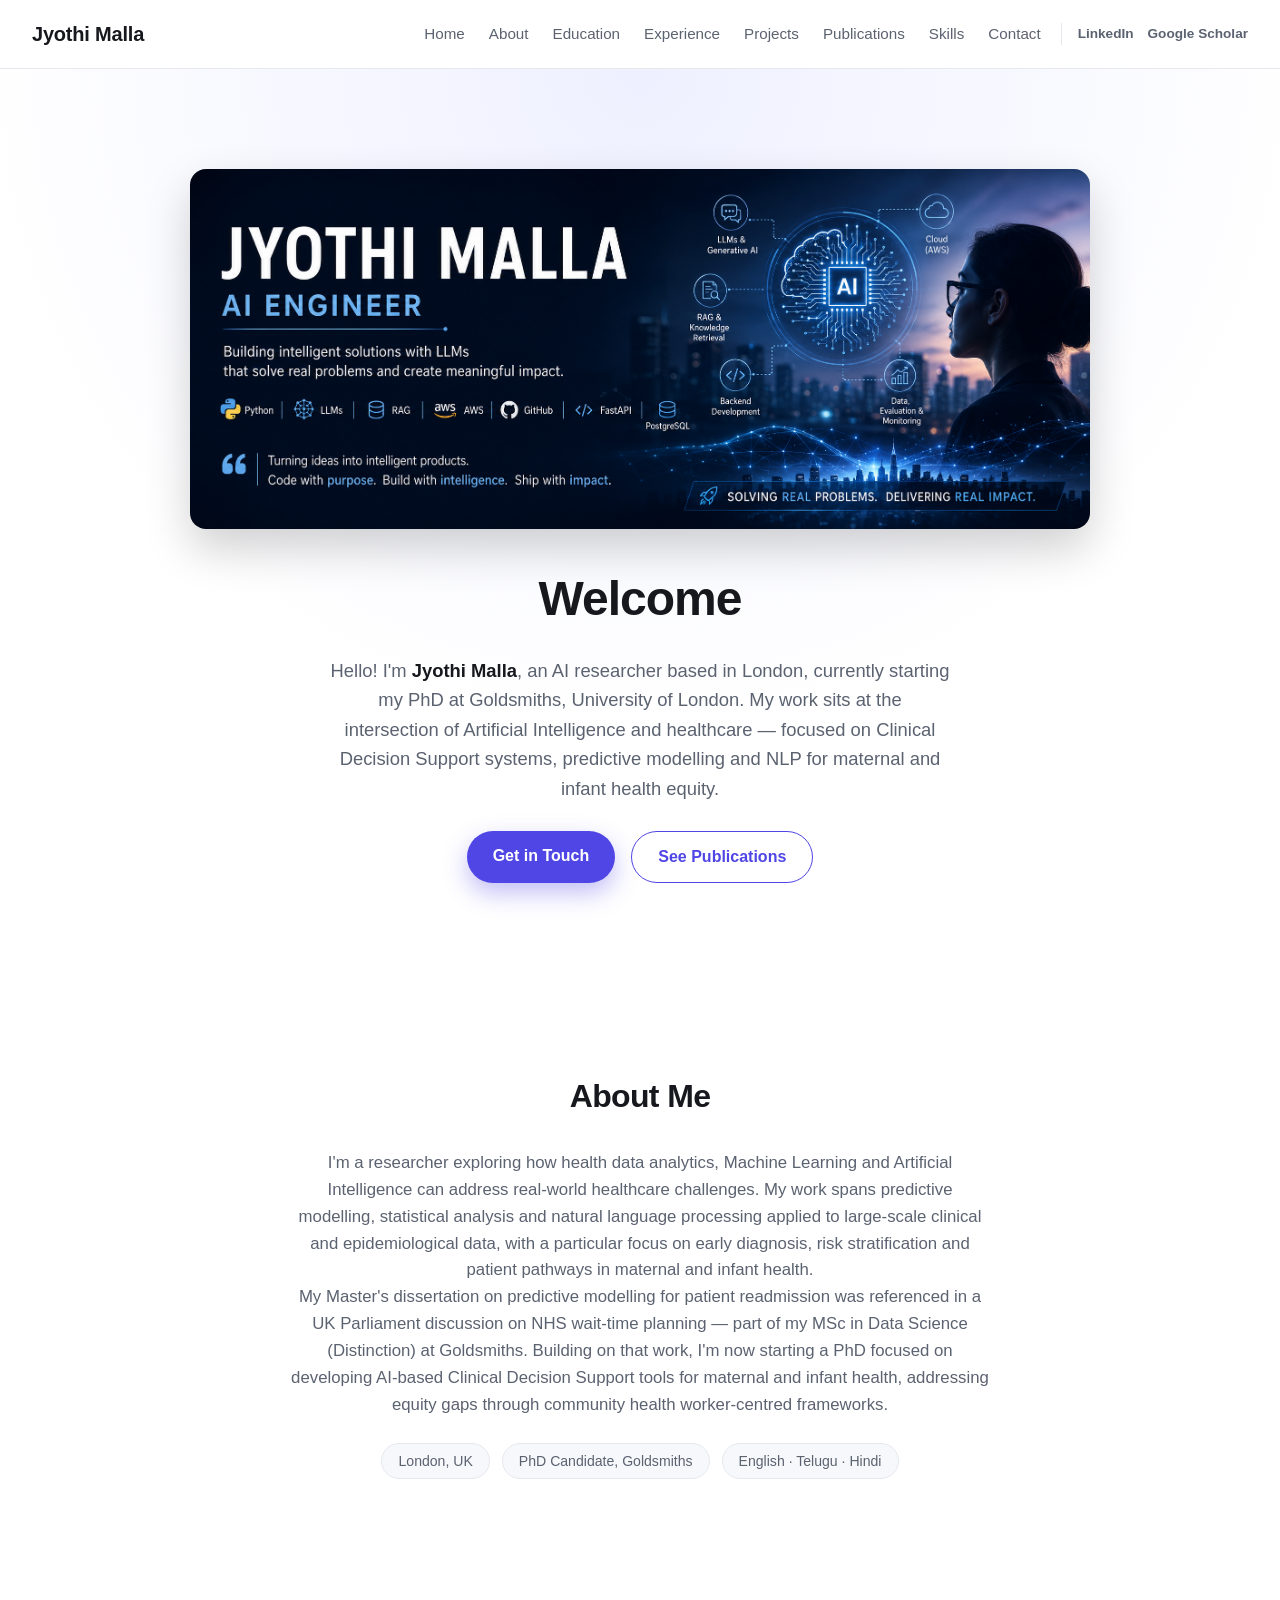
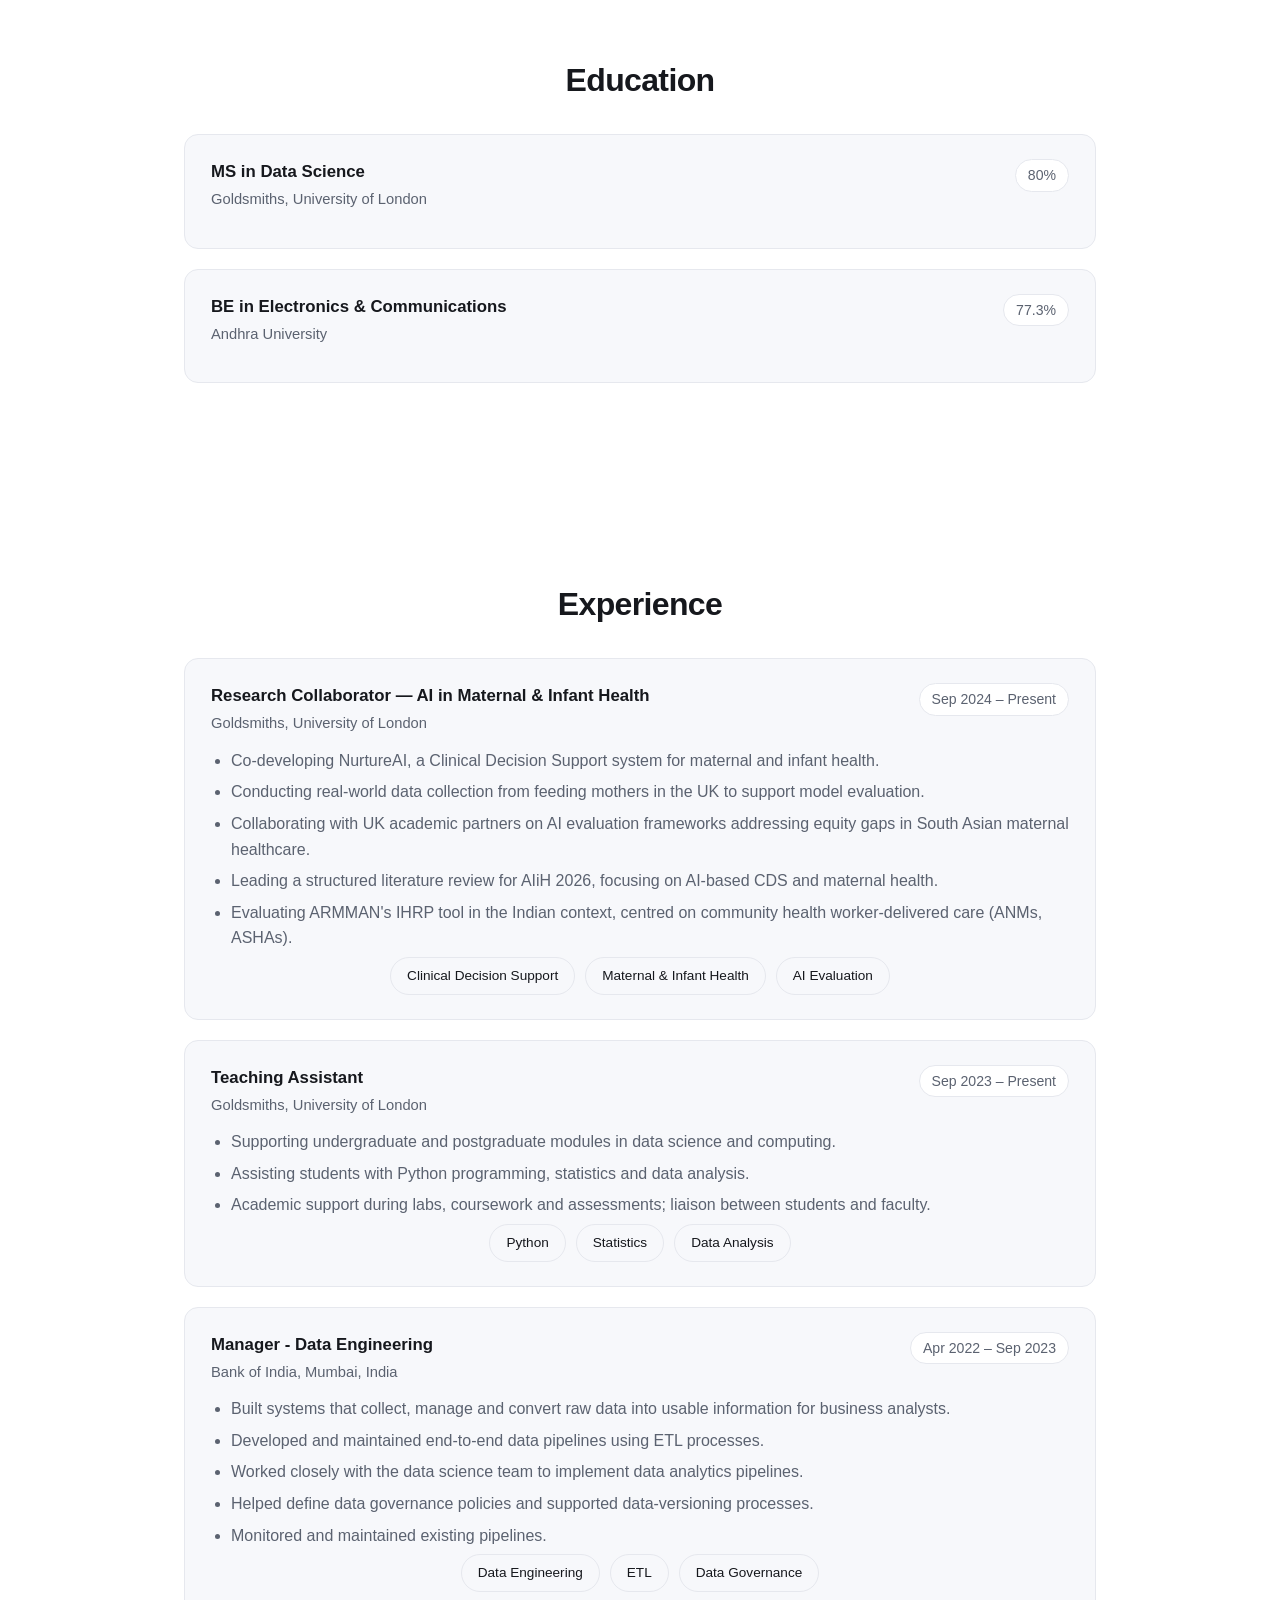
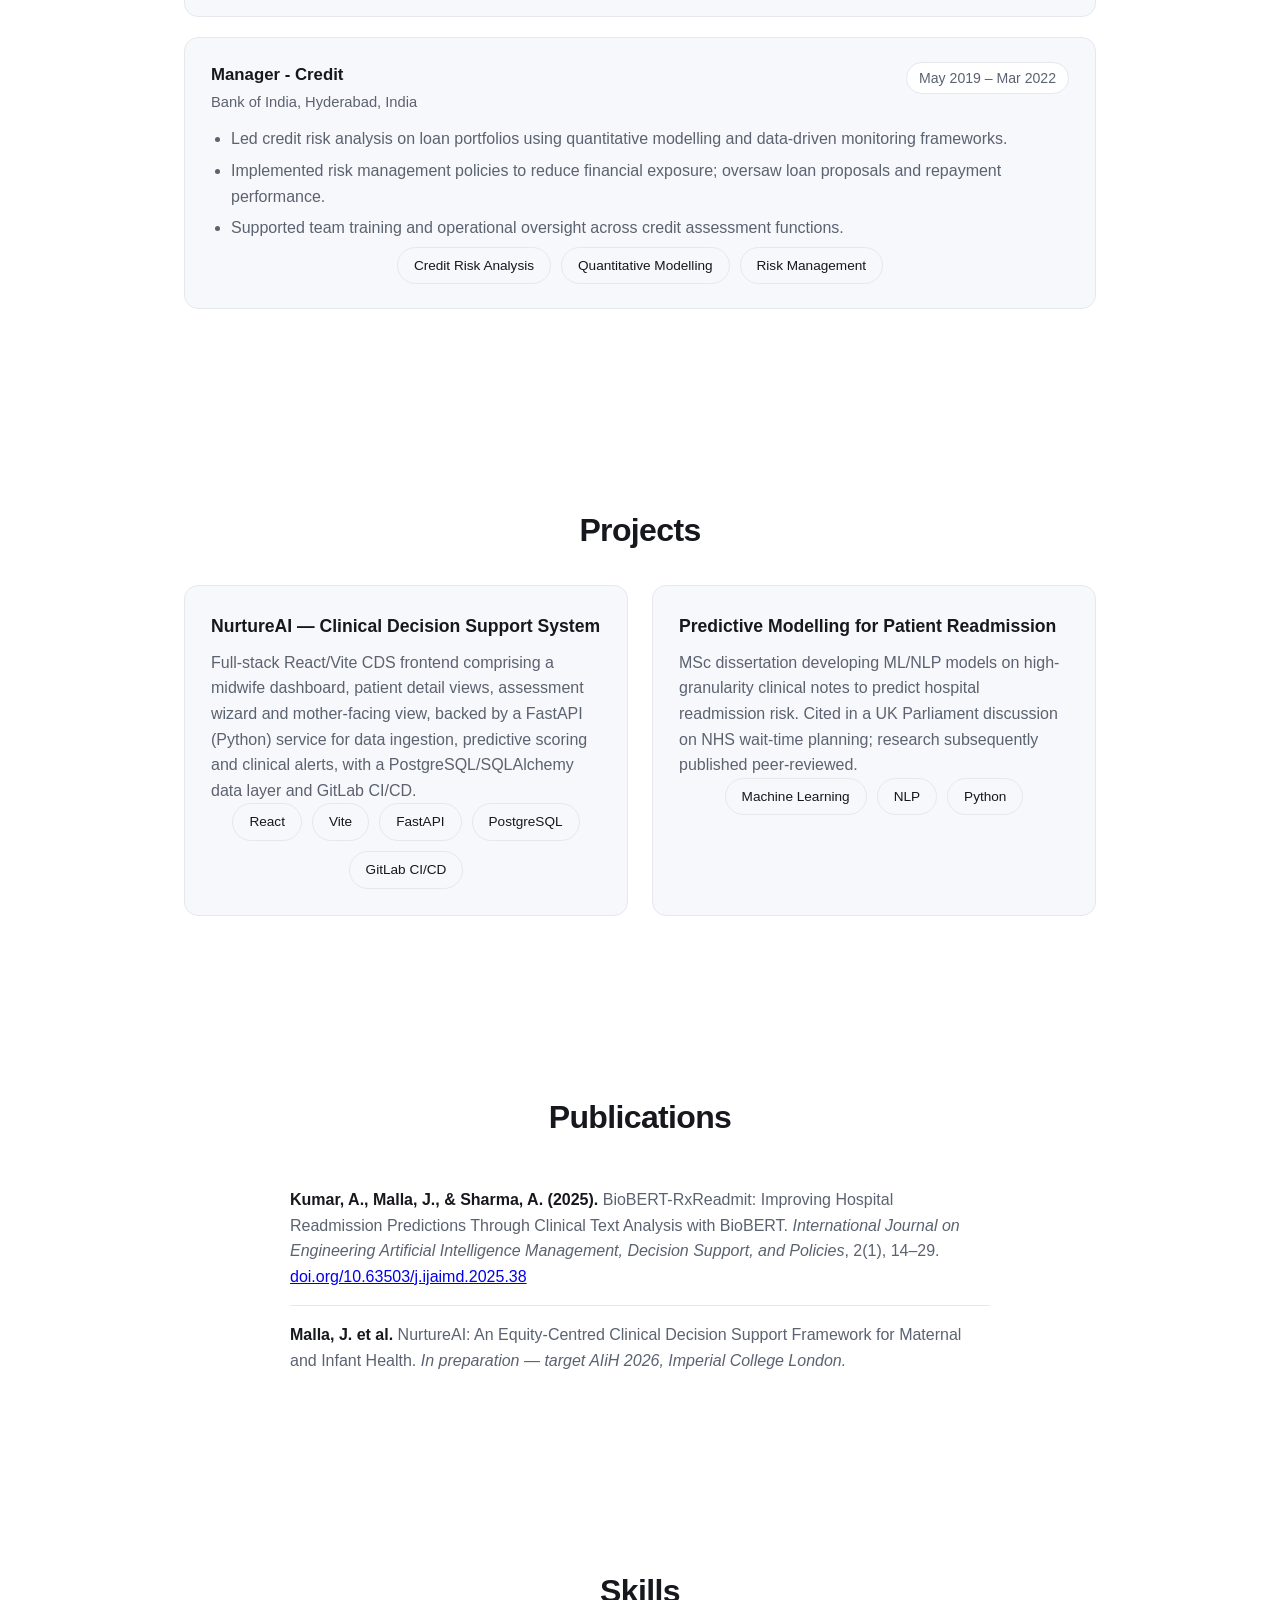
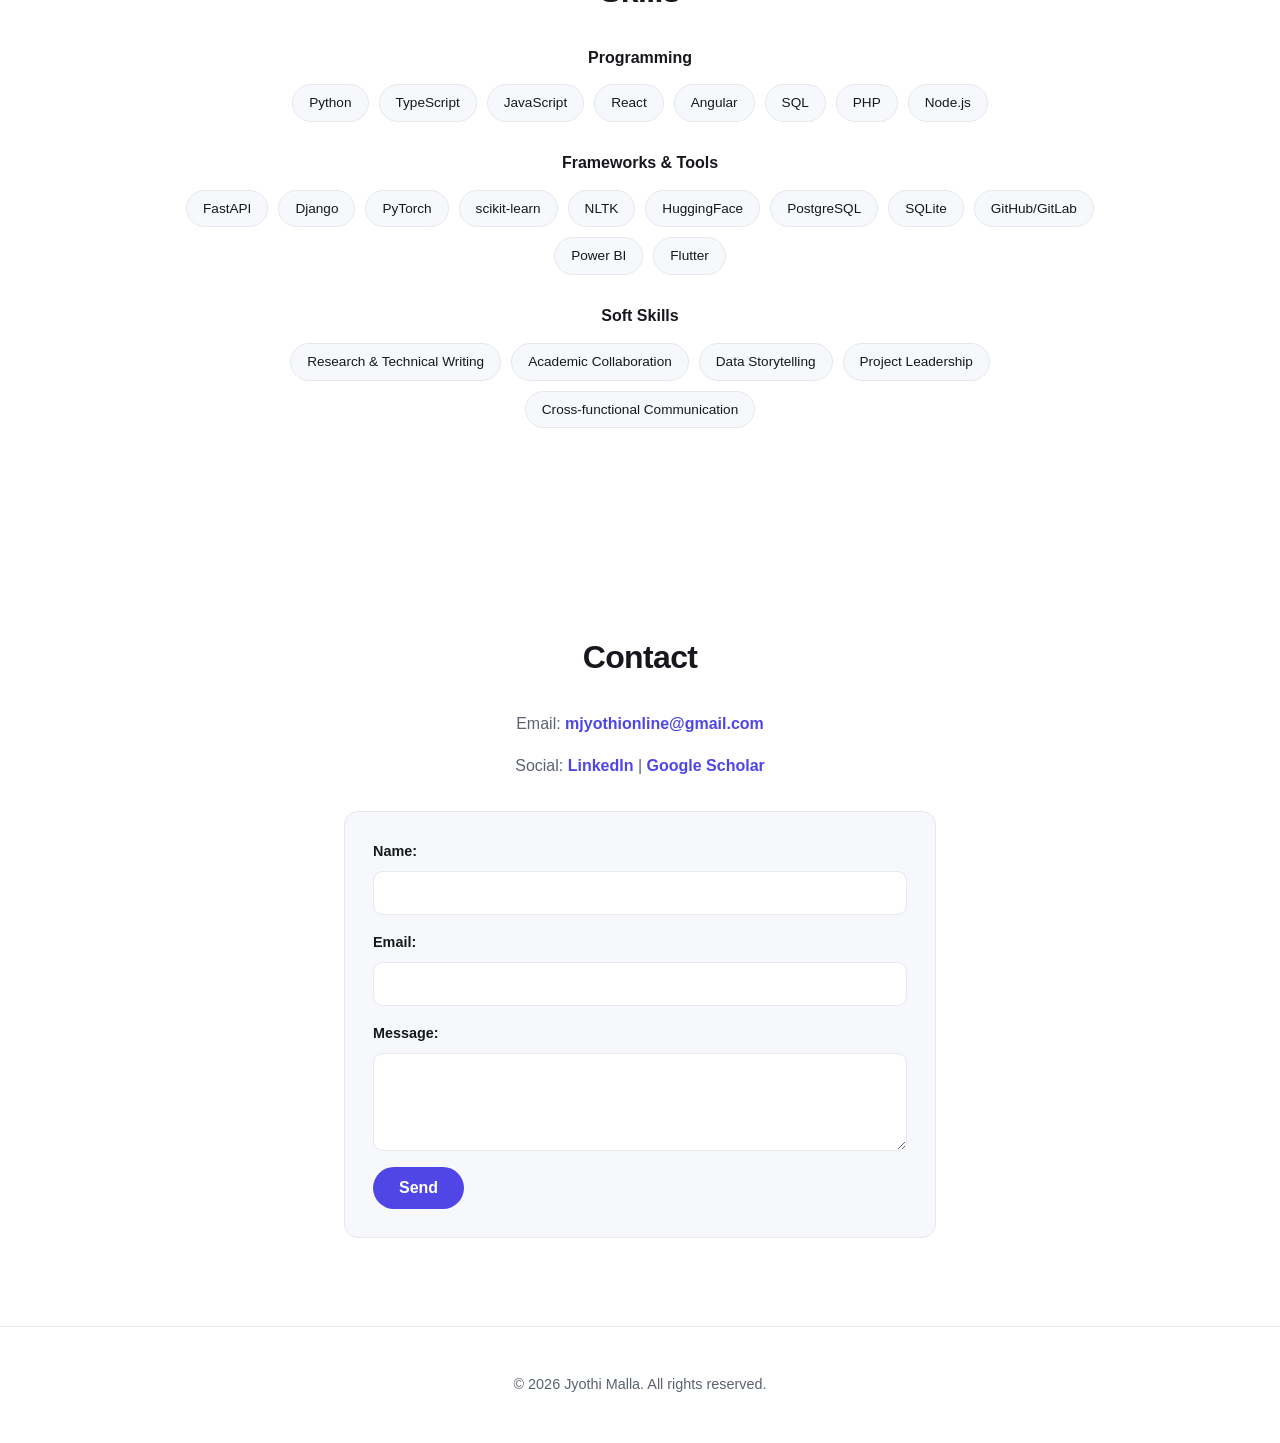
==== commit f251d6c9: "Update experience section in index.html" ====
--- a/index.html
+++ b/index.html
@@ -76,6 +76,46 @@
         <div class="exp-item">
             <div class="exp-item-header">
                 <div>
+                    <div class="exp-role">Research Collaborator &mdash; AI in Maternal &amp; Infant Health</div>
+                    <div class="exp-org">Goldsmiths, University of London</div>
+                </div>
+                <div class="exp-dates">Sep 2024 &ndash; Present</div>
+            </div>
+            <ul>
+                <li>Co-developing NurtureAI, a Clinical Decision Support system for maternal and infant health.</li>
+                <li>Conducting real-world data collection from feeding mothers in the UK to support model evaluation.</li>
+                <li>Collaborating with UK academic partners on AI evaluation frameworks addressing equity gaps in South Asian maternal healthcare.</li>
+                <li>Leading a structured literature review for AIiH 2026, focusing on AI-based CDS and maternal health.</li>
+                <li>Evaluating ARMMAN's IHRP tool in the Indian context, centred on community health worker-delivered care (ANMs, ASHAs).</li>
+            </ul>
+            <div class="skill-tags">
+                <span class="skill-tag">Clinical Decision Support</span>
+                <span class="skill-tag">Maternal &amp; Infant Health</span>
+                <span class="skill-tag">AI Evaluation</span>
+            </div>
+        </div>
+        <div class="exp-item">
+            <div class="exp-item-header">
+                <div>
+                    <div class="exp-role">Teaching Assistant</div>
+                    <div class="exp-org">Goldsmiths, University of London</div>
+                </div>
+                <div class="exp-dates">Sep 2023 &ndash; Present</div>
+            </div>
+            <ul>
+                <li>Supporting undergraduate and postgraduate modules in data science and computing.</li>
+                <li>Assisting students with Python programming, statistics and data analysis.</li>
+                <li>Academic support during labs, coursework and assessments; liaison between students and faculty.</li>
+            </ul>
+            <div class="skill-tags">
+                <span class="skill-tag">Python</span>
+                <span class="skill-tag">Statistics</span>
+                <span class="skill-tag">Data Analysis</span>
+            </div>
+        </div>
+        <div class="exp-item">
+            <div class="exp-item-header">
+                <div>
                     <div class="exp-role">Manager - Data Engineering</div>
                     <div class="exp-org">Bank of India, Mumbai, India</div>
                 </div>
@@ -100,7 +140,7 @@
                     <div class="exp-role">Manager - Credit</div>
                     <div class="exp-org">Bank of India, Hyderabad, India</div>
                 </div>
-                <div class="exp-dates">Apr 2019 &ndash; Mar 2022</div>
+                <div class="exp-dates">May 2019 &ndash; Mar 2022</div>
             </div>
             <ul>
                 <li>Led credit risk analysis on loan portfolios using quantitative modelling and data-driven monitoring frameworks.</li>
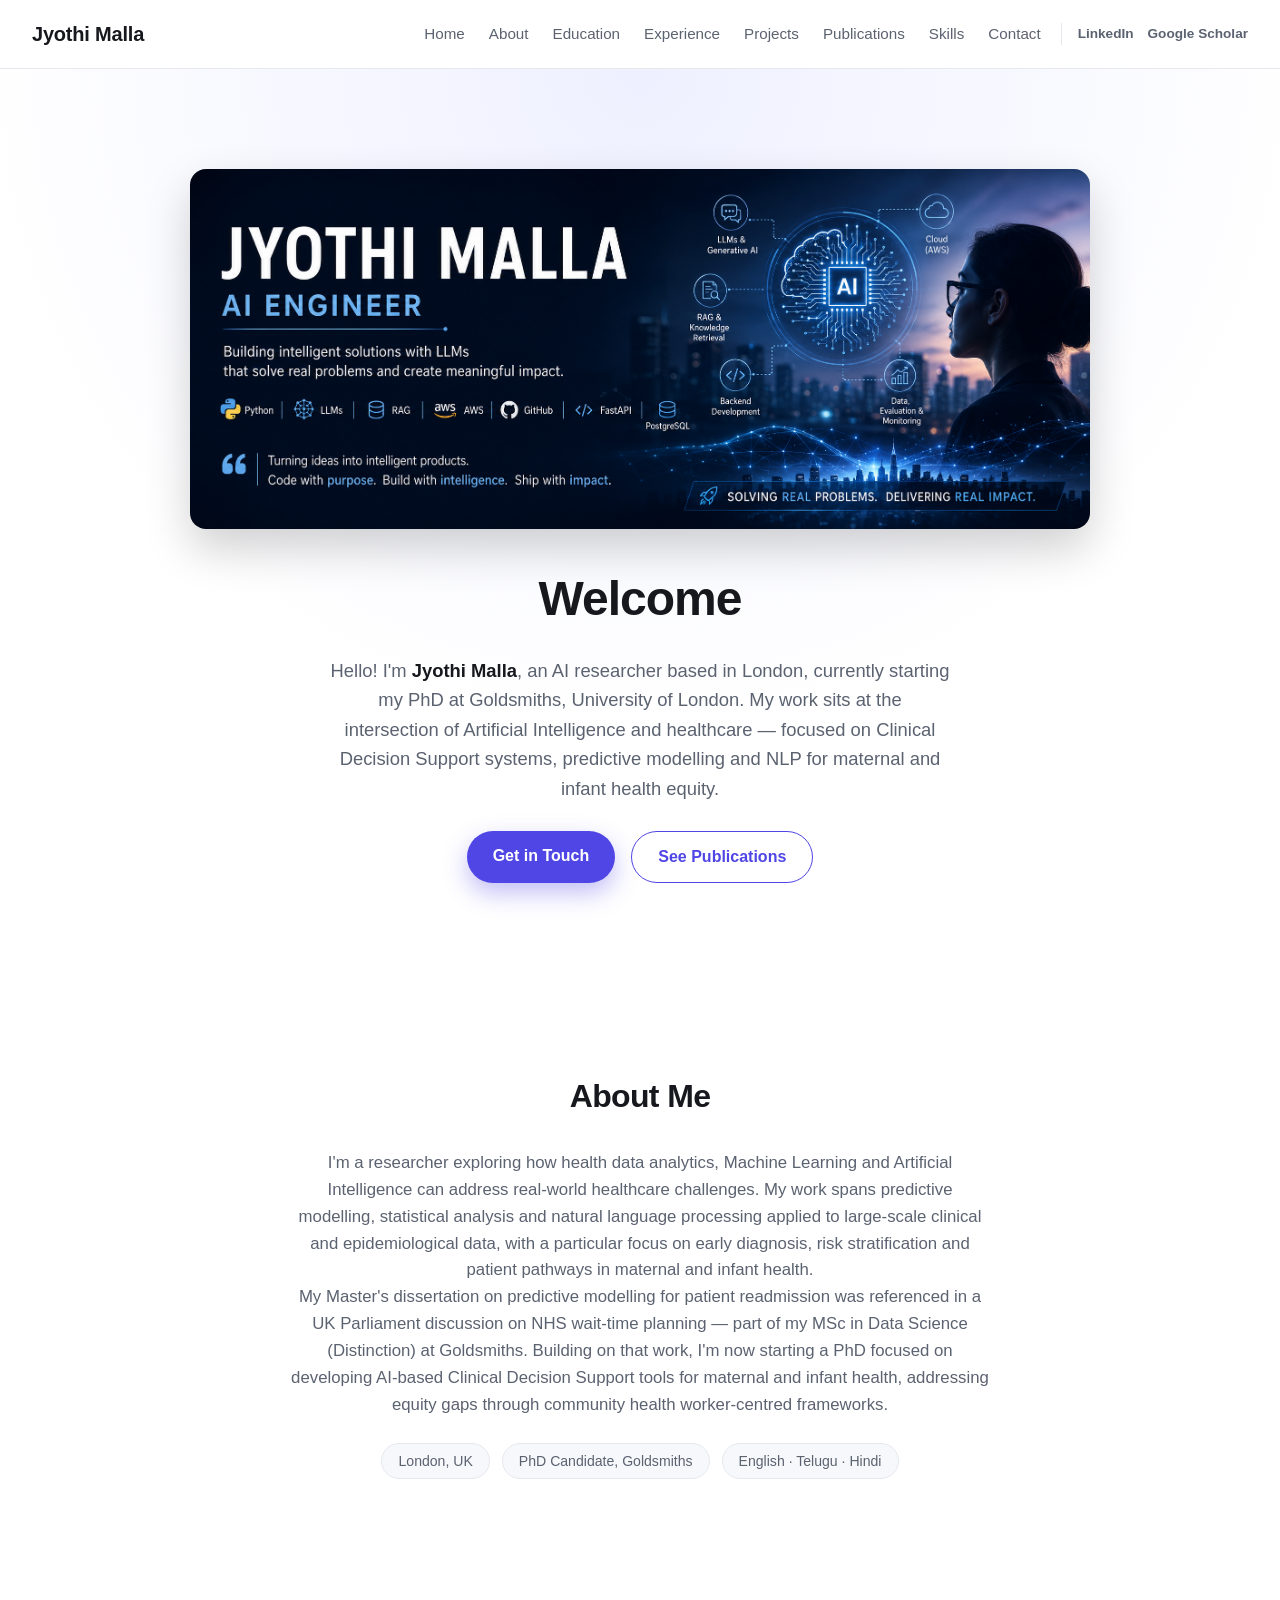
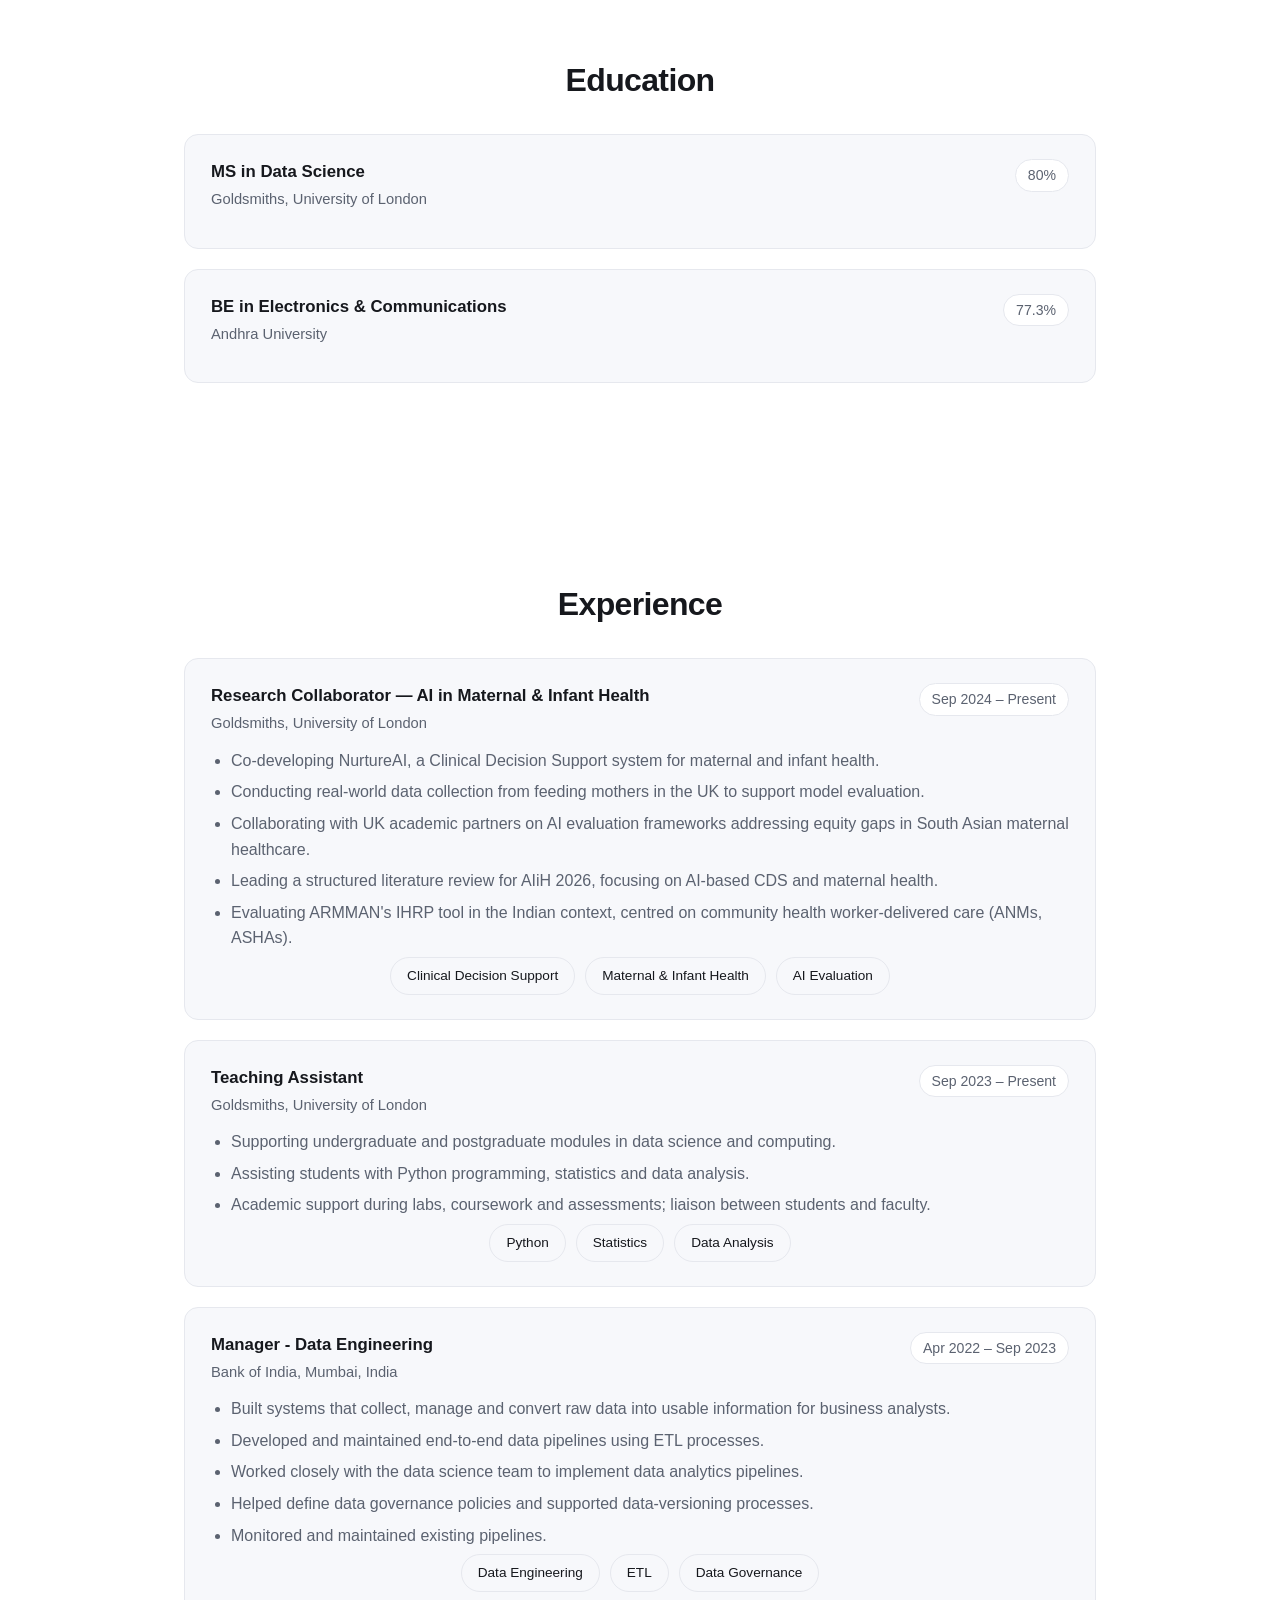
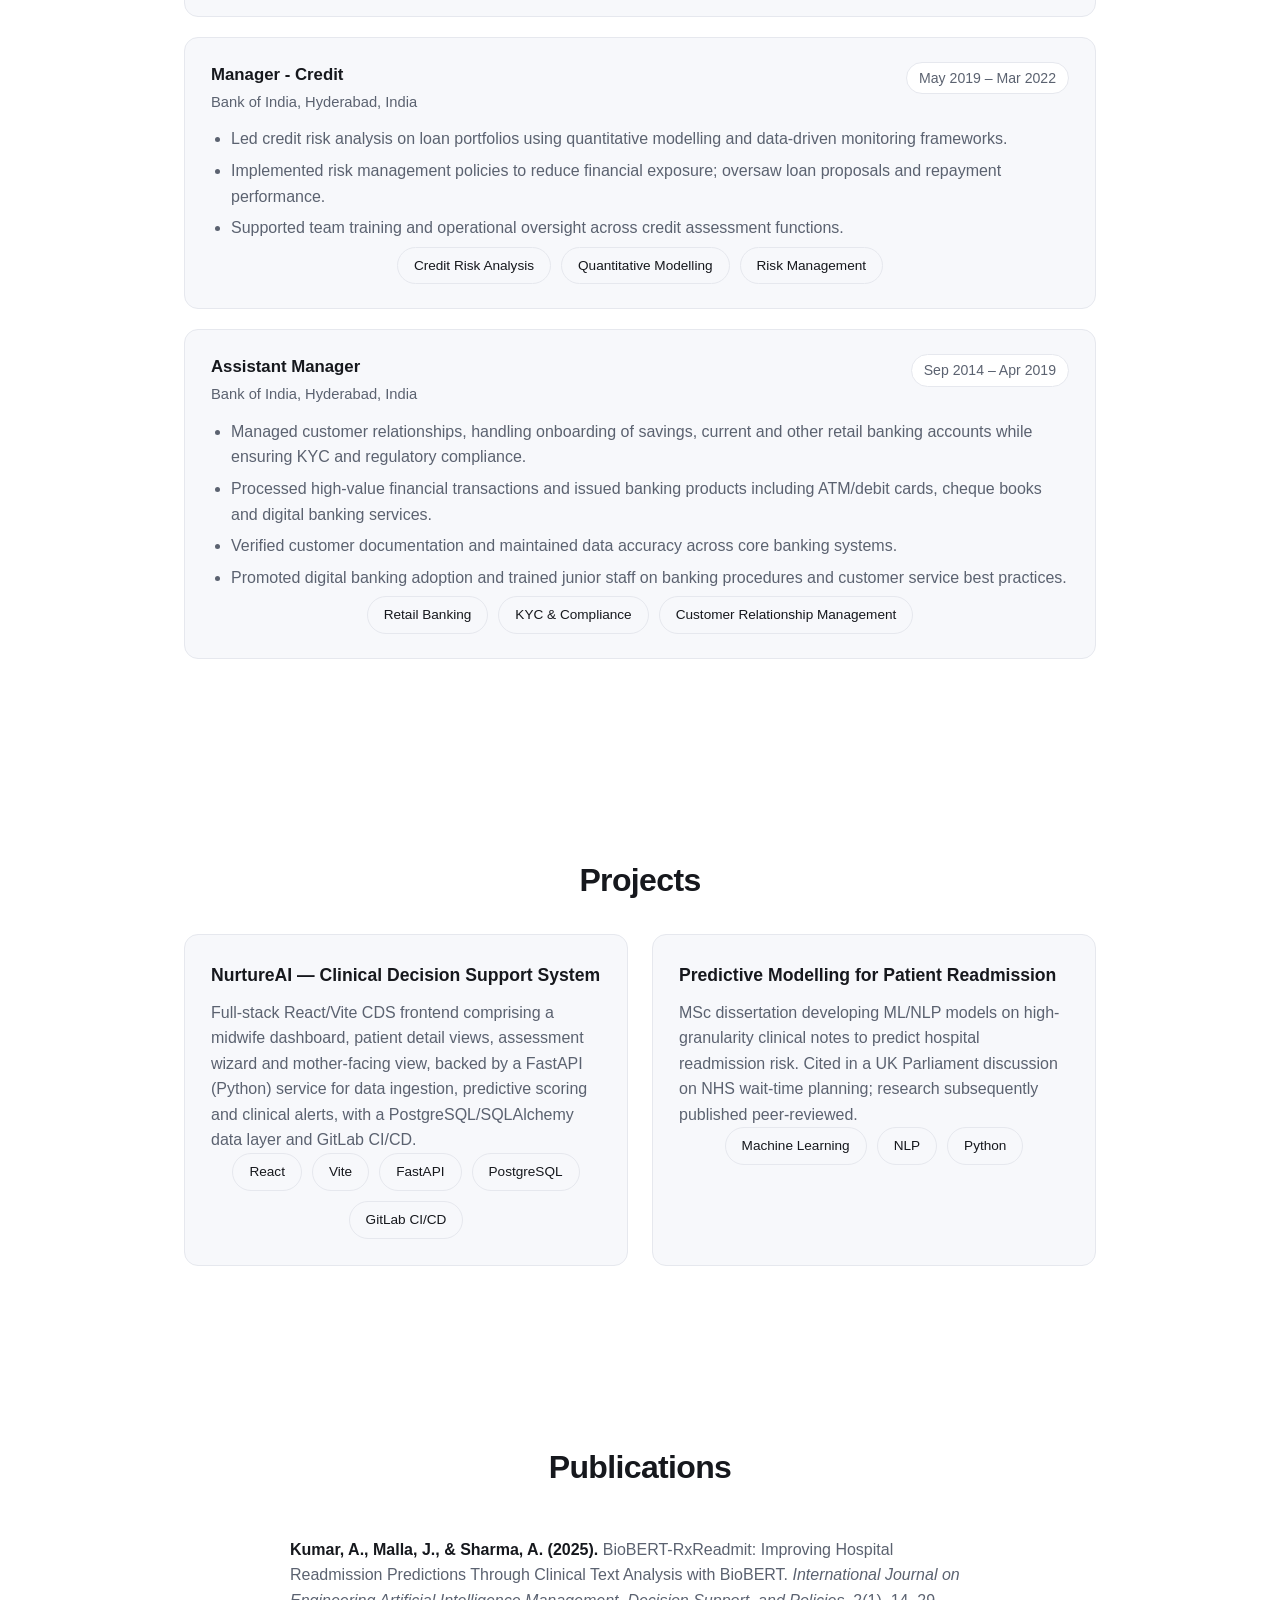
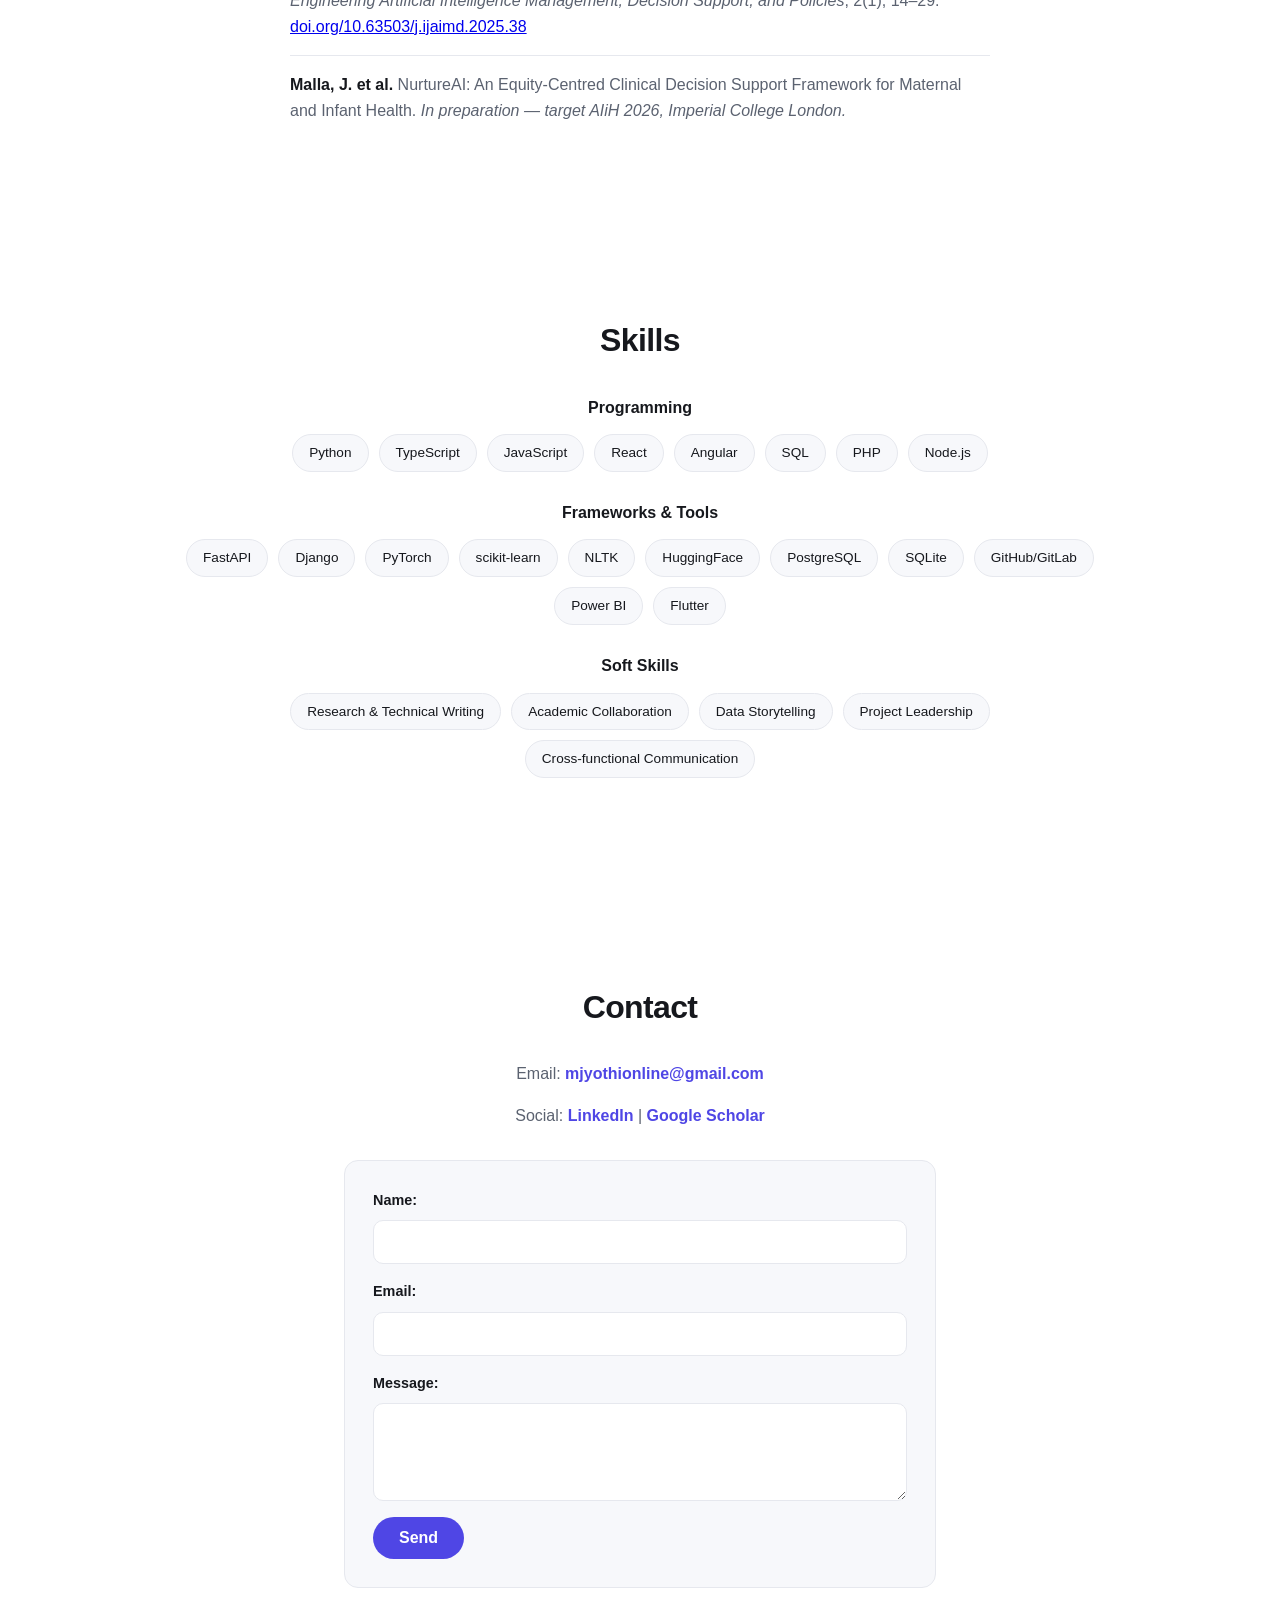
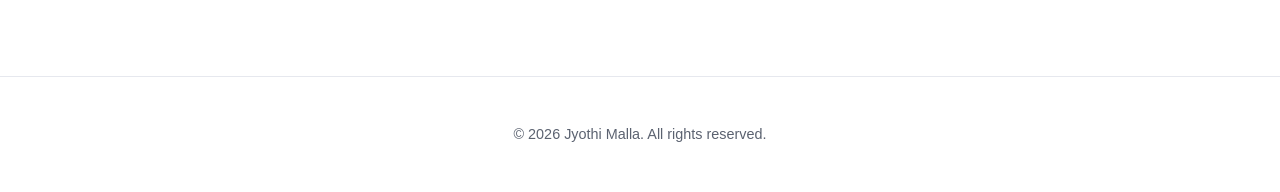
==== commit d9c9aa4d: "Add Assistant Manager role to experience section" ====
--- a/index.html
+++ b/index.html
@@ -153,7 +153,27 @@
                 <span class="skill-tag">Risk Management</span>
             </div>
         </div>
-        <!--
+                <div class="exp-item">
+            <div class="exp-item-header">
+                <div>
+                    <div class="exp-role">Assistant Manager</div>
+                    <div class="exp-org">Bank of India, Hyderabad, India</div>
+                </div>
+                <div class="exp-dates">Sep 2014 &ndash; Apr 2019</div>
+            </div>
+            <ul>
+                <li>Managed customer relationships, handling onboarding of savings, current and other retail banking accounts while ensuring KYC and regulatory compliance.</li>
+                <li>Processed high-value financial transactions and issued banking products including ATM/debit cards, cheque books and digital banking services.</li>
+                <li>Verified customer documentation and maintained data accuracy across core banking systems.</li>
+                <li>Promoted digital banking adoption and trained junior staff on banking procedures and customer service best practices.</li>
+            </ul>
+            <div class="skill-tags">
+                <span class="skill-tag">Retail Banking</span>
+                <span class="skill-tag">KYC & Compliance</span>
+                <span class="skill-tag">Customer Relationship Management</span>
+            </div>
+        </div>
+<!--
         <div class="exp-item">
             <div class="exp-item-header">
                 <div>
--- a/styles.css
+++ b/styles.css
@@ -1,4 +1,4 @@
-/* ===== jyothimalla.github.io — site styles ===== */
+/* ===== jyothimalla.github.io â site styles ===== */
 
 :root {
     --bg: #ffffff;
@@ -81,11 +81,12 @@
 }
 
 header nav a:hover {
-    color: var(--text);
+    color: #8b5cf6;
 }
 
 header nav a:hover::after {
     width: 100%;
+    background: #8b5cf6;
 }
 
 /* ---------- Sections (generic) ---------- */
@@ -488,488 +489,5 @@
     color: var(--accent);
     border: 1.5px solid var(--accent);
 }
-/* ===== jyothimalla.github.io — site styles ===== */
-
-:root {
-    --bg: #ffffff;
-    --bg-alt: #f7f8fb;
-    --text: #16181d;
-    --muted: #5b6270;
-    --accent: #4f46e5;
-    --accent-dark: #3f37c9;
-    --border: #e6e8ee;
-    --shadow: 0 10px 30px rgba(17, 17, 30, 0.06);
-    --radius: 14px;
-    --maxw: 960px;
-}
-
-* { box-sizing: border-box; }
-
-html {
-    scroll-behavior: smooth;
-}
-
-body {
-    margin: 0;
-    font-family: -apple-system, BlinkMacSystemFont, "Segoe UI", Roboto, Helvetica, Arial, sans-serif;
-    color: var(--text);
-    background: var(--bg);
-    line-height: 1.6;
-    -webkit-font-smoothing: antialiased;
-}
-
-section {
-    scroll-margin-top: 84px;
-}
-
-/* ---------- Header / Nav ---------- */
-header {
-    position: sticky;
-    top: 0;
-    z-index: 100;
-    display: flex;
-    align-items: center;
-    justify-content: space-between;
-    gap: 16px;
-    padding: 18px 32px;
-    background: rgba(255, 255, 255, 0.85);
-    backdrop-filter: saturate(180%) blur(10px);
-    border-bottom: 1px solid var(--border);
-}
-
-header h1 {
-    font-size: 1.25rem;
-    margin: 0;
-    letter-spacing: -0.01em;
-}
-
-header nav {
-    display: flex;
-    gap: 24px;
-    flex-wrap: wrap;
-}
-
-header nav a {
-    color: var(--muted);
-    text-decoration: none;
-    font-weight: 500;
-    font-size: 0.95rem;
-    position: relative;
-    padding: 4px 0;
-    transition: color 0.2s ease;
-}
-
-header nav a::after {
-    content: "";
-    position: absolute;
-    left: 0;
-    bottom: -2px;
-    width: 0;
-    height: 2px;
-    background: var(--accent);
-    transition: width 0.2s ease;
-}
-
-header nav a:hover {
-    color: var(--text);
-}
-
-header nav a:hover::after {
-    width: 100%;
-}
-
-/* ---------- Sections (generic) ---------- */
-section {
-    padding: 88px 24px;
-    max-width: var(--maxw);
-    margin: 0 auto;
-}
-
-section h2 {
-    font-size: 2rem;
-    margin: 0 0 28px;
-    letter-spacing: -0.02em;
-    text-align: center;
-}
-
-/* ---------- Hero / Home ---------- */
-#home {
-    max-width: none;
-    min-height: 62vh;
-    display: flex;
-    flex-direction: column;
-    align-items: center;
-    justify-content: center;
-    text-align: center;
-    padding: 100px 24px;
-    background: radial-gradient(circle at 50% 0%, #eef0ff 0%, var(--bg) 60%);
-}
-
-#home h2 {
-    font-size: 3rem;
-    margin-bottom: 18px;
-}
-
-#home p {
-    max-width: 620px;
-    font-size: 1.15rem;
-    color: var(--muted);
-    margin: 0;
-}
-
-#home strong {
-    color: var(--text);
-}
-
-/* ---------- About ---------- */
-#about p {
-    max-width: 700px;
-    margin: 0 auto;
-    text-align: center;
-    color: var(--muted);
-    font-size: 1.05rem;
-}
-
-/* ---------- Portfolio ---------- */
-#portfolio ul {
-    list-style: none;
-    margin: 0;
-    padding: 0;
-    display: grid;
-    grid-template-columns: repeat(auto-fit, minmax(260px, 1fr));
-    gap: 24px;
-}
-
-#portfolio li {
-    background: var(--bg-alt);
-    border: 1px solid var(--border);
-    border-radius: var(--radius);
-    padding: 26px;
-    transition: transform 0.2s ease, box-shadow 0.2s ease;
-}
-
-#portfolio li:hover {
-    transform: translateY(-4px);
-    box-shadow: var(--shadow);
-}
-
-#portfolio h3 {
-    margin: 0 0 10px;
-    font-size: 1.1rem;
-}
-
-#portfolio p {
-    margin: 0;
-    color: var(--muted);
-}
-
-#portfolio a {
-    color: var(--accent);
-    font-weight: 600;
-    text-decoration: none;
-}
-
-#portfolio a:hover {
-    text-decoration: underline;
-}
-
-/* ---------- Publications ---------- */
-#publications ul {
-    list-style: none;
-    margin: 0 auto;
-    padding: 0;
-    max-width: 700px;
-}
-
-#publications li {
-    padding: 16px 0;
-    border-bottom: 1px solid var(--border);
-    color: var(--muted);
-}
-
-#publications li:last-child {
-    border-bottom: none;
-}
-
-#publications strong {
-    color: var(--text);
-}
-
-/* ---------- Contact ---------- */
-#contact {
-    max-width: 640px;
-}
-
-#contact > p {
-    text-align: center;
-    color: var(--muted);
-}
-
-#contact a {
-    color: var(--accent);
-    text-decoration: none;
-    font-weight: 600;
-}
-
-#contact a:hover {
-    text-decoration: underline;
-}
-
-#contact form {
-    margin-top: 32px;
-    display: flex;
-    flex-direction: column;
-    gap: 16px;
-    background: var(--bg-alt);
-    border: 1px solid var(--border);
-    border-radius: var(--radius);
-    padding: 28px;
-}
-
-#contact label {
-    font-weight: 600;
-    font-size: 0.9rem;
-    margin-bottom: -8px;
-}
-
-#contact input,
-#contact textarea {
-    width: 100%;
-    padding: 12px 14px;
-    border: 1px solid var(--border);
-    border-radius: 10px;
-    font-family: inherit;
-    font-size: 1rem;
-    background: #fff;
-    transition: border-color 0.2s ease, box-shadow 0.2s ease;
-}
-
-#contact input:focus,
-#contact textarea:focus {
-    outline: none;
-    border-color: var(--accent);
-    box-shadow: 0 0 0 3px rgba(79, 70, 229, 0.15);
-}
-
-#contact button[type="submit"] {
-    align-self: flex-start;
-    background: var(--accent);
-    color: #fff;
-    border: none;
-    padding: 12px 26px;
-    border-radius: 999px;
-    font-size: 1rem;
-    font-weight: 600;
-    cursor: pointer;
-    transition: background 0.2s ease;
-}
-
-#contact button[type="submit"]:hover {
-    background: var(--accent-dark);
-}
-
-/* ---------- Footer ---------- */
-footer {
-    text-align: center;
-    padding: 32px 24px;
-    color: var(--muted);
-    font-size: 0.9rem;
-    border-top: 1px solid var(--border);
-}
-
-/* ---------- Responsive ---------- */
-@media (max-width: 680px) {
-    header {
-          flex-direction: column;
-          align-items: flex-start;
-          padding: 16px 20px;
-    }
-
-  header nav {
-        gap: 14px;
-  }
-
-  #home {
-        padding: 72px 20px;
-        min-height: 50vh;
-  }
-
-  #home h2 {
-        font-size: 2.2rem;
-  }
-
-  section {
-        padding: 56px 20px;
-  }
-}
-
-
-/* ---------- Contact form spacing fix ---------- */
-#contact form br {
-      display: none;
-}
-
-
-/* ---------- Experience ---------- */
-#experience .exp-item {
-  background: var(--bg-alt);
-  border: 1px solid var(--border);
-  border-radius: var(--radius);
-  padding: 24px 26px;
-  margin-bottom: 20px;
-}
-
-#experience .exp-item-header {
-  display: flex;
-  justify-content: space-between;
-  align-items: flex-start;
-  gap: 12px;
-  flex-wrap: wrap;
-  margin-bottom: 12px;
-}
-
-#experience .exp-role {
-  font-weight: 700;
-  font-size: 1.05rem;
-}
-
-#experience .exp-org {
-  color: var(--muted);
-  font-size: 0.92rem;
-  margin-top: 2px;
-}
-
-#experience .exp-dates {
-  color: var(--muted);
-  font-size: 0.88rem;
-  white-space: nowrap;
-  background: #fff;
-  border: 1px solid var(--border);
-  padding: 4px 12px;
-  border-radius: 999px;
-}
-
-#experience .exp-item ul {
-  margin: 10px 0 0;
-  padding-left: 20px;
-  color: var(--muted);
-}
-
-#experience .exp-item li {
-  margin-bottom: 6px;
-}
-
-/* ---------- Quick facts (About) ---------- */
-.quick-facts {
-  display: flex;
-  flex-wrap: wrap;
-  gap: 12px;
-  justify-content: center;
-  margin-top: 24px;
-}
-
-.quick-facts span {
-  background: var(--bg-alt);
-  border: 1px solid var(--border);
-  color: var(--muted);
-  padding: 6px 16px;
-  border-radius: 999px;
-  font-size: 0.88rem;
-}
-
-/* ---------- Skills ---------- */
-.skills-group {
-  margin-bottom: 28px;
-  text-align: center;
-}
-
-.skills-group h3 {
-  font-size: 1rem;
-  margin-bottom: 14px;
-  color: var(--text);
-}
-
-.skill-tags {
-  display: flex;
-  flex-wrap: wrap;
-  gap: 10px;
-  justify-content: center;
-}
-
-.skill-tag {
-  background: var(--bg-alt);
-  border: 1px solid var(--border);
-  border-radius: 999px;
-  padding: 7px 16px;
-  font-size: 0.85rem;
-  color: var(--text);
-}
-
-
-/* ---------- Header social & CTA additions ---------- */
-.header-right {
-    display: flex;
-    align-items: center;
-    gap: 20px;
-    flex-wrap: wrap;
-}
-
-.header-social {
-    display: flex;
-    gap: 14px;
-    padding-left: 16px;
-    border-left: 1px solid var(--border);
-}
-
-.header-social a {
-    color: var(--muted);
-    text-decoration: none;
-    font-weight: 600;
-    font-size: 0.85rem;
-}
-
-.header-social a:hover {
-    color: var(--accent);
-}
-
-.hero-banner {
-    width: 100%;
-    max-width: 900px;
-    border-radius: 16px;
-    box-shadow: 0 20px 45px rgba(0, 0, 0, 0.18);
-    margin-bottom: 32px;
-}
-
-.hero-cta {
-    display: flex;
-    gap: 16px;
-    justify-content: center;
-    margin-top: 28px;
-    flex-wrap: wrap;
-}
-
-.btn {
-    display: inline-block;
-    padding: 12px 26px;
-    border-radius: 999px;
-    font-size: 1rem;
-    font-weight: 600;
-    text-decoration: none;
-    transition: transform 0.15s ease, box-shadow 0.15s ease;
-}
-
-.btn:hover {
-    transform: translateY(-2px);
-}
-
-.btn-primary {
-    background: var(--accent);
-    color: #fff;
-    box-shadow: 0 10px 25px rgba(79, 70, 229, 0.35);
-}
-
-.btn-secondary {
-    background: #fff;
-    color: var(--accent);
-    border: 1.5px solid var(--accent);
-}
+/* ===== jyothimalla.github.io â site styles ===== */
+
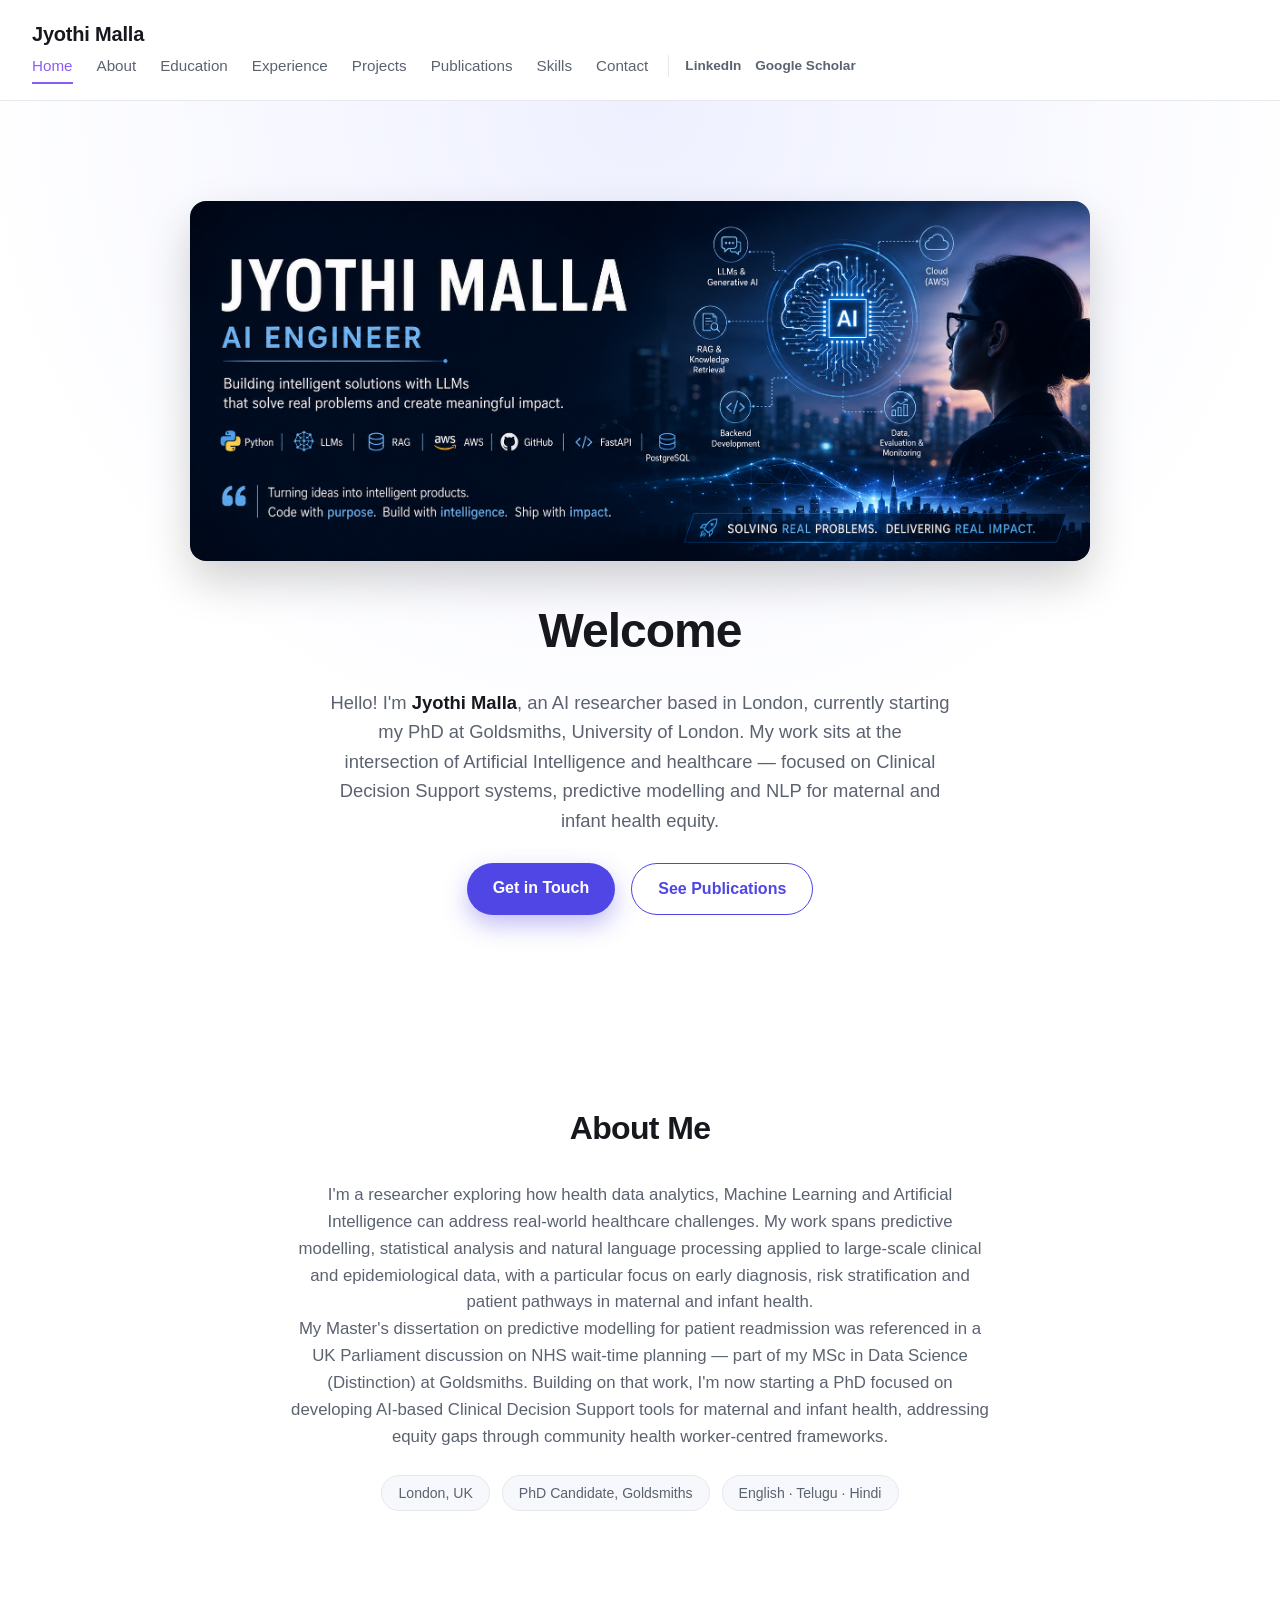
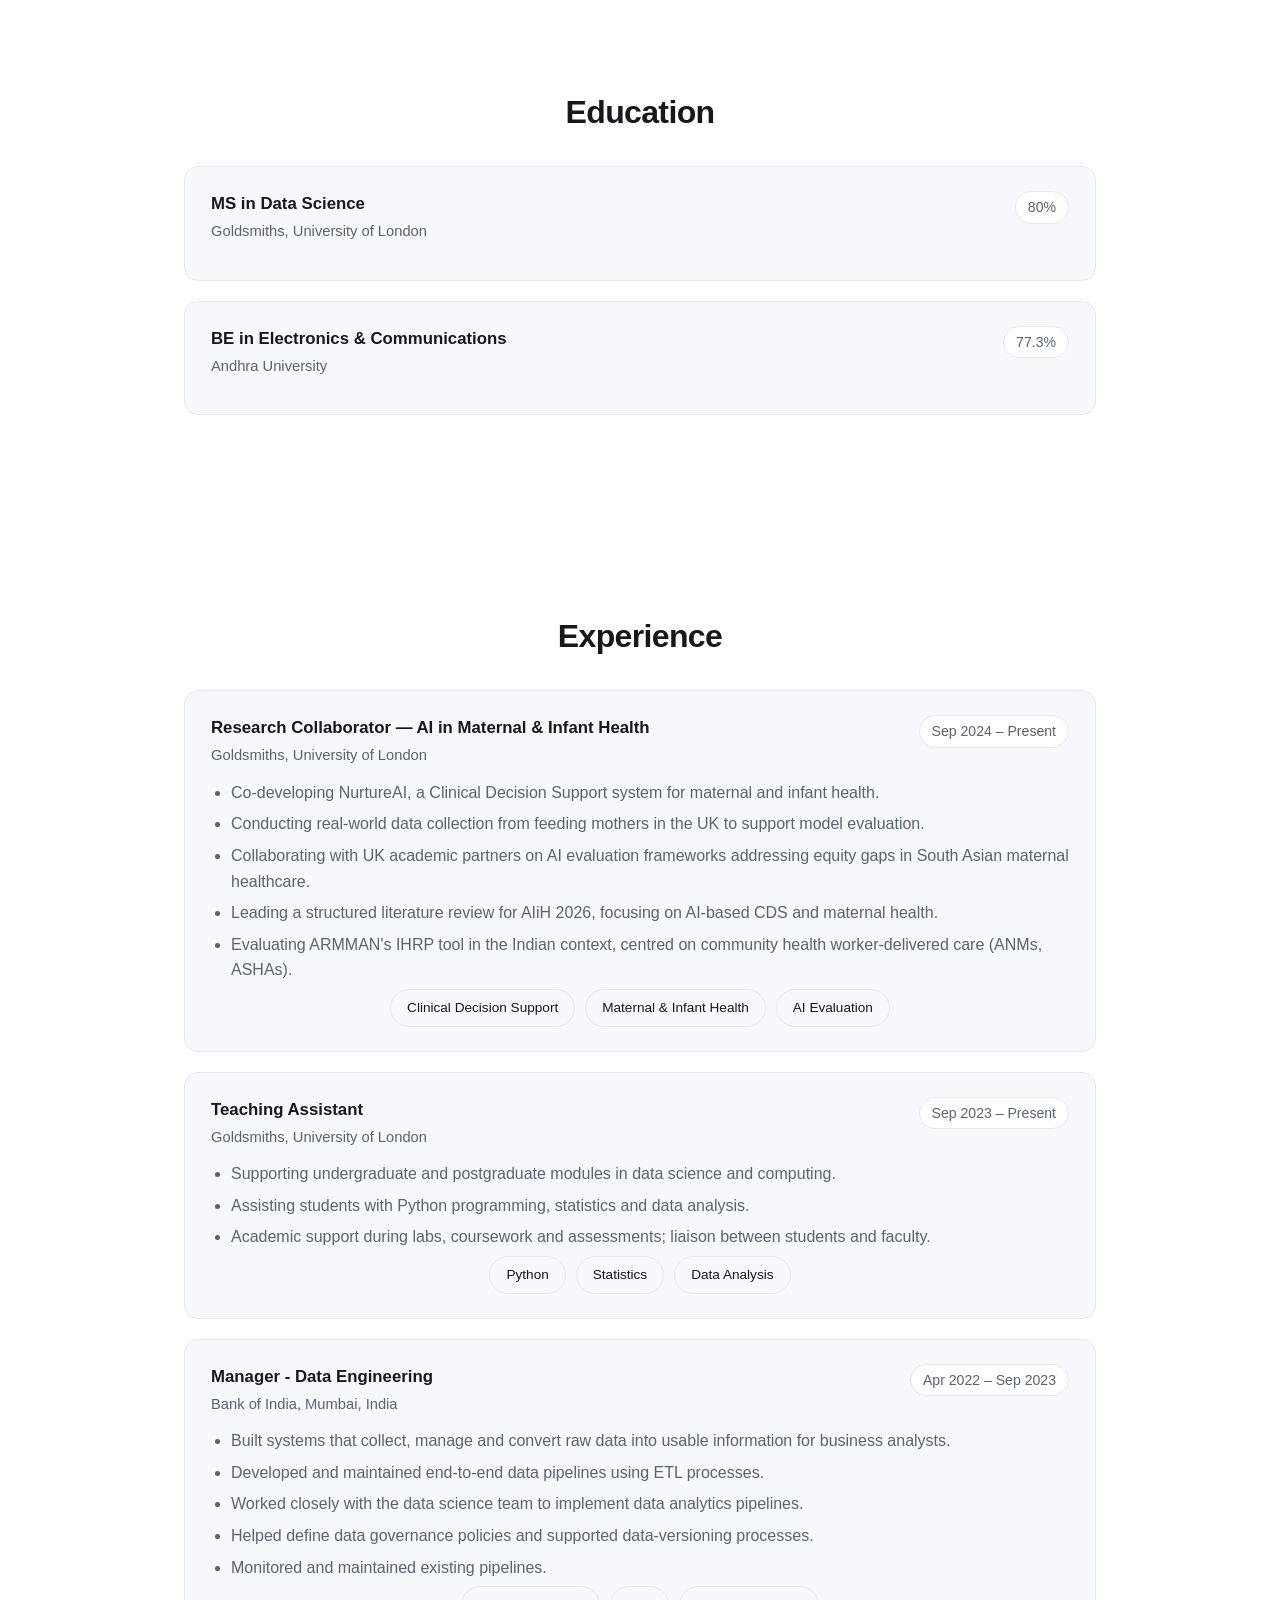
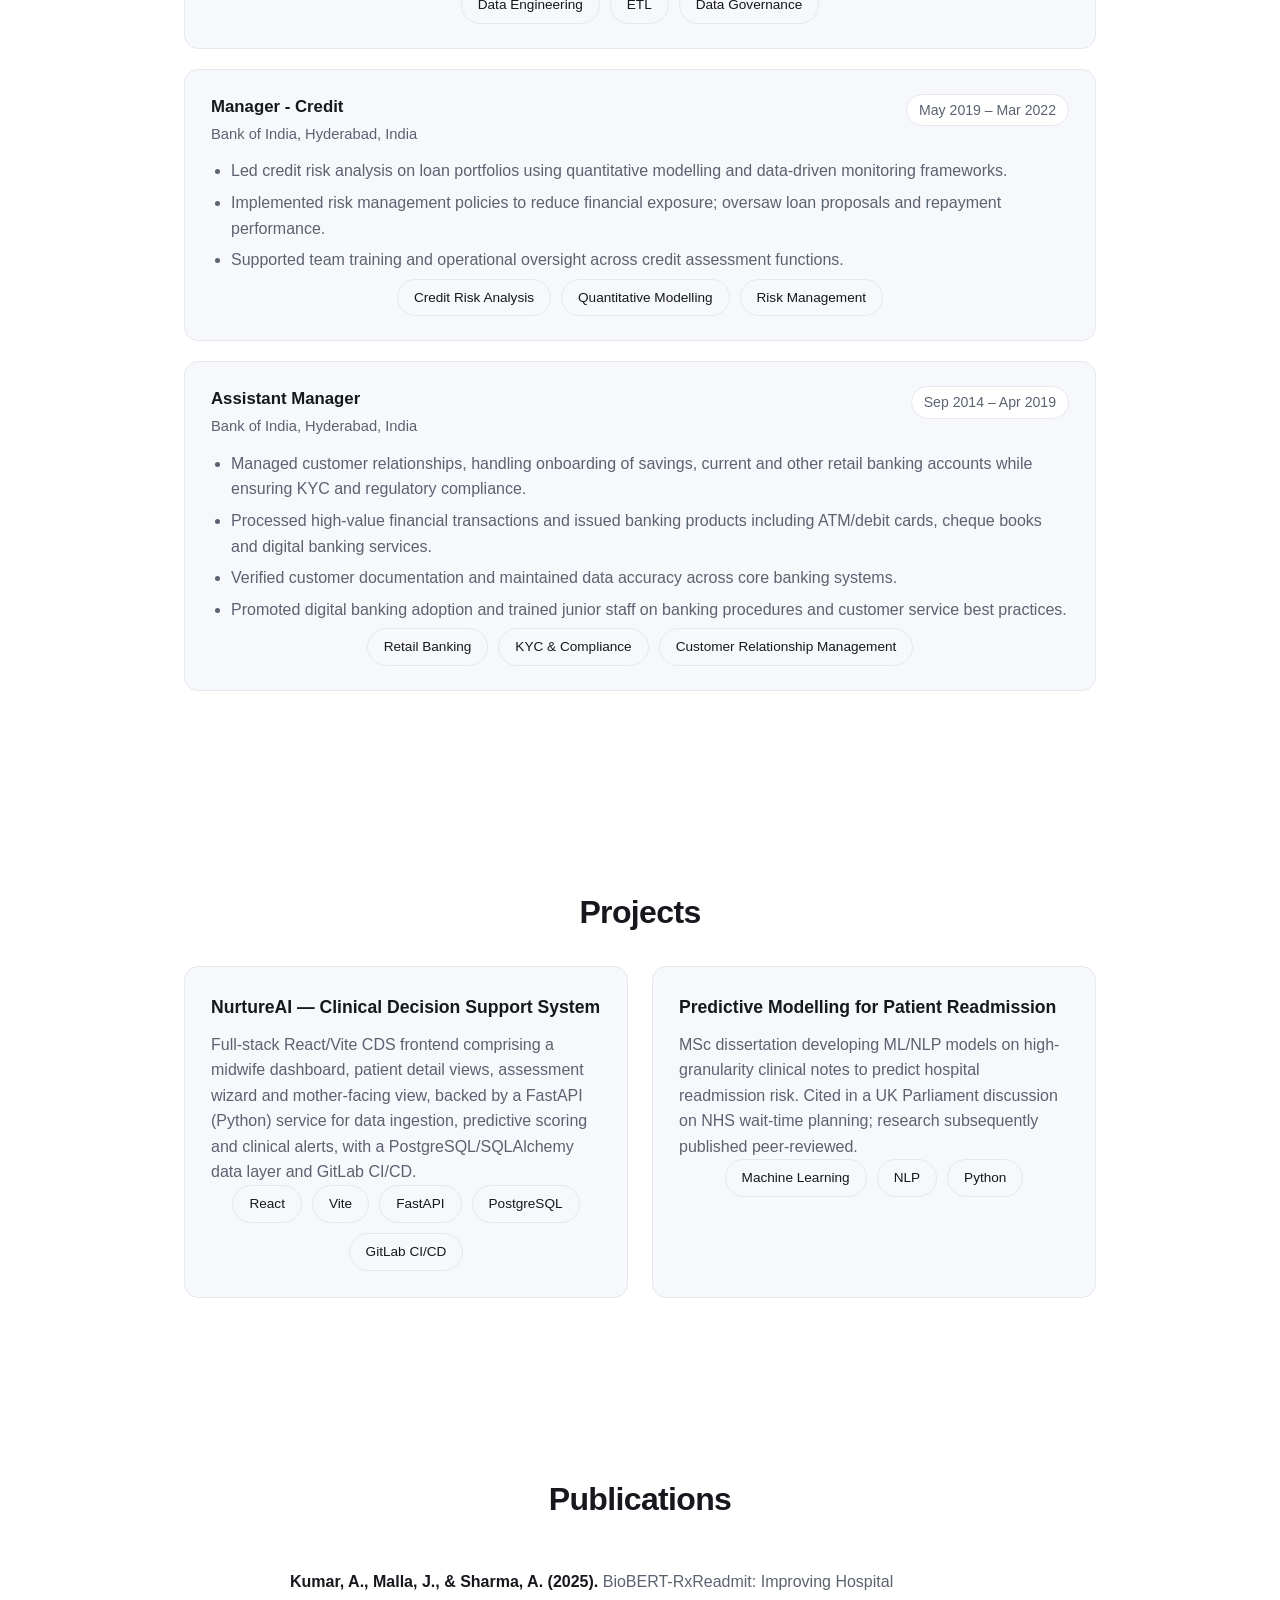
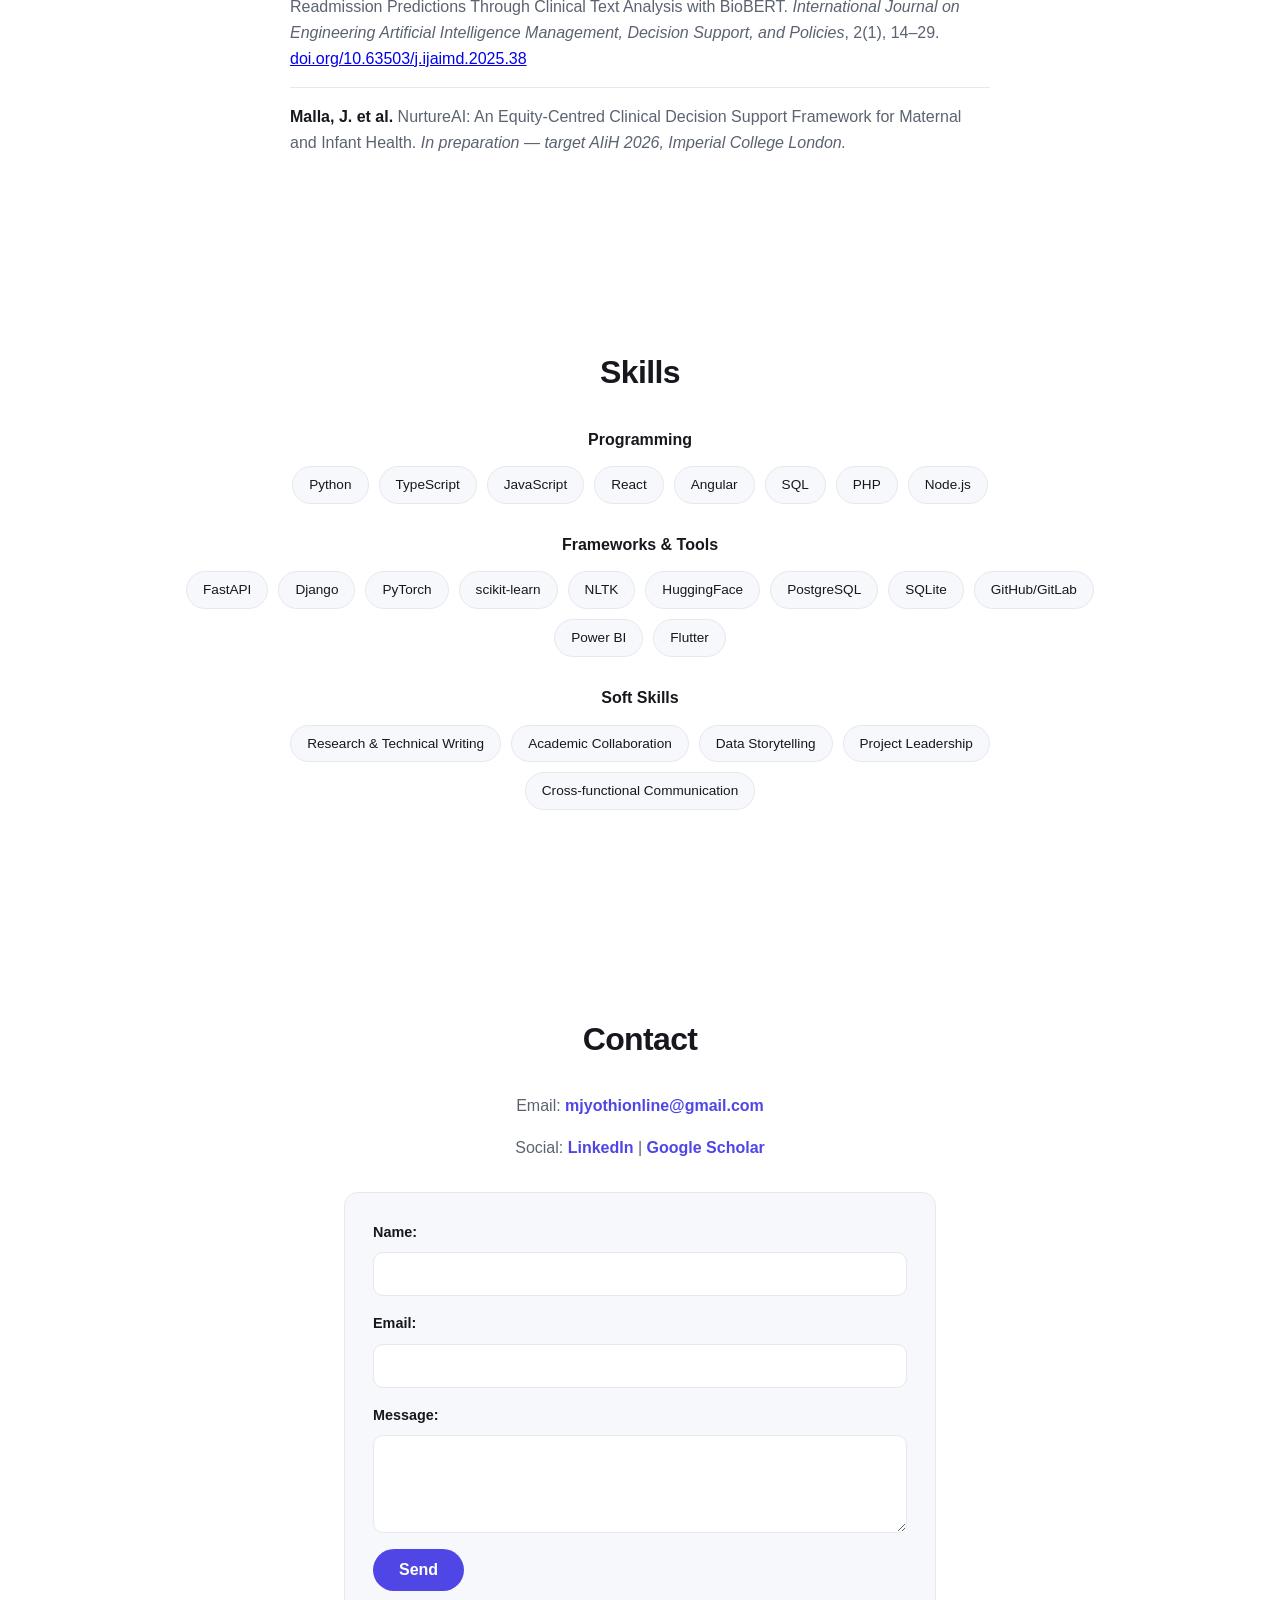
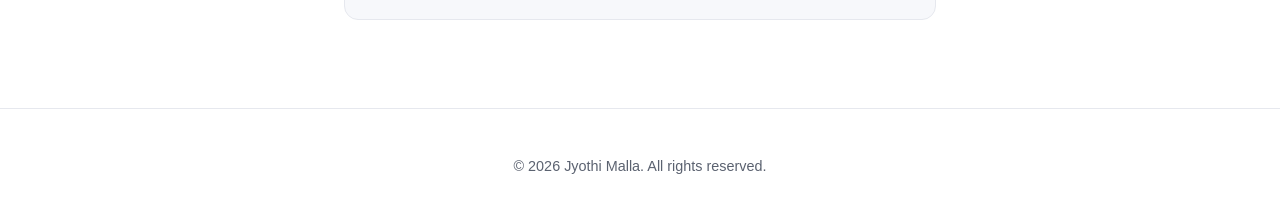
==== commit 8f7a150f: "Refactor header structure in index.html" ====
--- a/index.html
+++ b/index.html
@@ -9,21 +9,23 @@
 </head>
 <body>
     <header>
-        <h1>Jyothi Malla</h1>
-        <div class="header-right">
-            <nav>
-                <a href="#home">Home</a>
-                <a href="#about">About</a>
-                <a href="#education">Education</a>
-                <a href="#experience">Experience</a>
-                <a href="#portfolio">Projects</a>
-                <a href="#publications">Publications</a>
-                <a href="#skills">Skills</a>
-                <a href="#contact">Contact</a>
-            </nav>
-            <div class="header-social">
-                <a href="https://www.linkedin.com/in/jyothi-malla/" target="_blank" rel="noopener">LinkedIn</a>
-                <a href="https://scholar.google.com/citations?user=vEbtqcoAAAAJ&hl=en&oi=ao" target="_blank" rel="noopener">Google Scholar</a>
+        <div class="header-inner">
+            <h1>Jyothi Malla</h1>
+            <div class="header-right">
+                <nav>
+                    <a href="#home">Home</a>
+                    <a href="#about">About</a>
+                    <a href="#education">Education</a>
+                    <a href="#experience">Experience</a>
+                    <a href="#portfolio">Projects</a>
+                    <a href="#publications">Publications</a>
+                    <a href="#skills">Skills</a>
+                    <a href="#contact">Contact</a>
+                </nav>
+                <div class="header-social">
+                    <a href="https://www.linkedin.com/in/jyothi-malla/" target="_blank" rel="noopener">LinkedIn</a>
+                    <a href="https://scholar.google.com/citations?user=vEbtqcoAAAAJ&hl=en&oi=ao" target="_blank" rel="noopener">Google Scholar</a>
+                </div>
             </div>
         </div>
     </header>
@@ -310,5 +312,30 @@
     <footer>
         <p>&copy; 2026 Jyothi Malla. All rights reserved.</p>
     </footer>
+    <script>
+        (function () {
+            var navLinks = document.querySelectorAll('header nav a');
+            var sections = [];
+            navLinks.forEach(function (link) {
+                var id = link.getAttribute('href');
+                if (id && id.charAt(0) === '#') {
+                    var sec = document.querySelector(id);
+                    if (sec) sections.push({ id: id, el: sec });
+                }
+            });
+            var observer = new IntersectionObserver(function (entries) {
+                entries.forEach(function (entry) {
+                    if (entry.isIntersecting) {
+                        var match = null;
+                        sections.forEach(function (s) { if (s.el === entry.target) match = s.id; });
+                        navLinks.forEach(function (link) {
+                            link.classList.toggle('active', link.getAttribute('href') === match);
+                        });
+                    }
+                });
+            }, { rootMargin: '-40% 0px -55% 0px', threshold: 0 });
+            sections.forEach(function (s) { observer.observe(s.el); });
+        })();
+    </script>
 </body>
 </html>
--- a/styles.css
+++ b/styles.css
@@ -1,4 +1,4 @@
-/* ===== jyothimalla.github.io â site styles ===== */
+/* ===== jyothimalla.github.io Ã¢ÂÂ site styles ===== */
 
 :root {
     --bg: #ffffff;
@@ -89,6 +89,15 @@
     background: #8b5cf6;
 }
 
+header nav a.active {
+    color: #8b5cf6;
+}
+
+header nav a.active::after {
+    width: 100%;
+    background: #8b5cf6;
+}
+
 /* ---------- Sections (generic) ---------- */
 section {
     padding: 88px 24px;
@@ -489,5 +498,5 @@
     color: var(--accent);
     border: 1.5px solid var(--accent);
 }
-/* ===== jyothimalla.github.io â site styles ===== */
-
+/* ===== jyothimalla.github.io Ã¢ÂÂ site styles ===== */
+
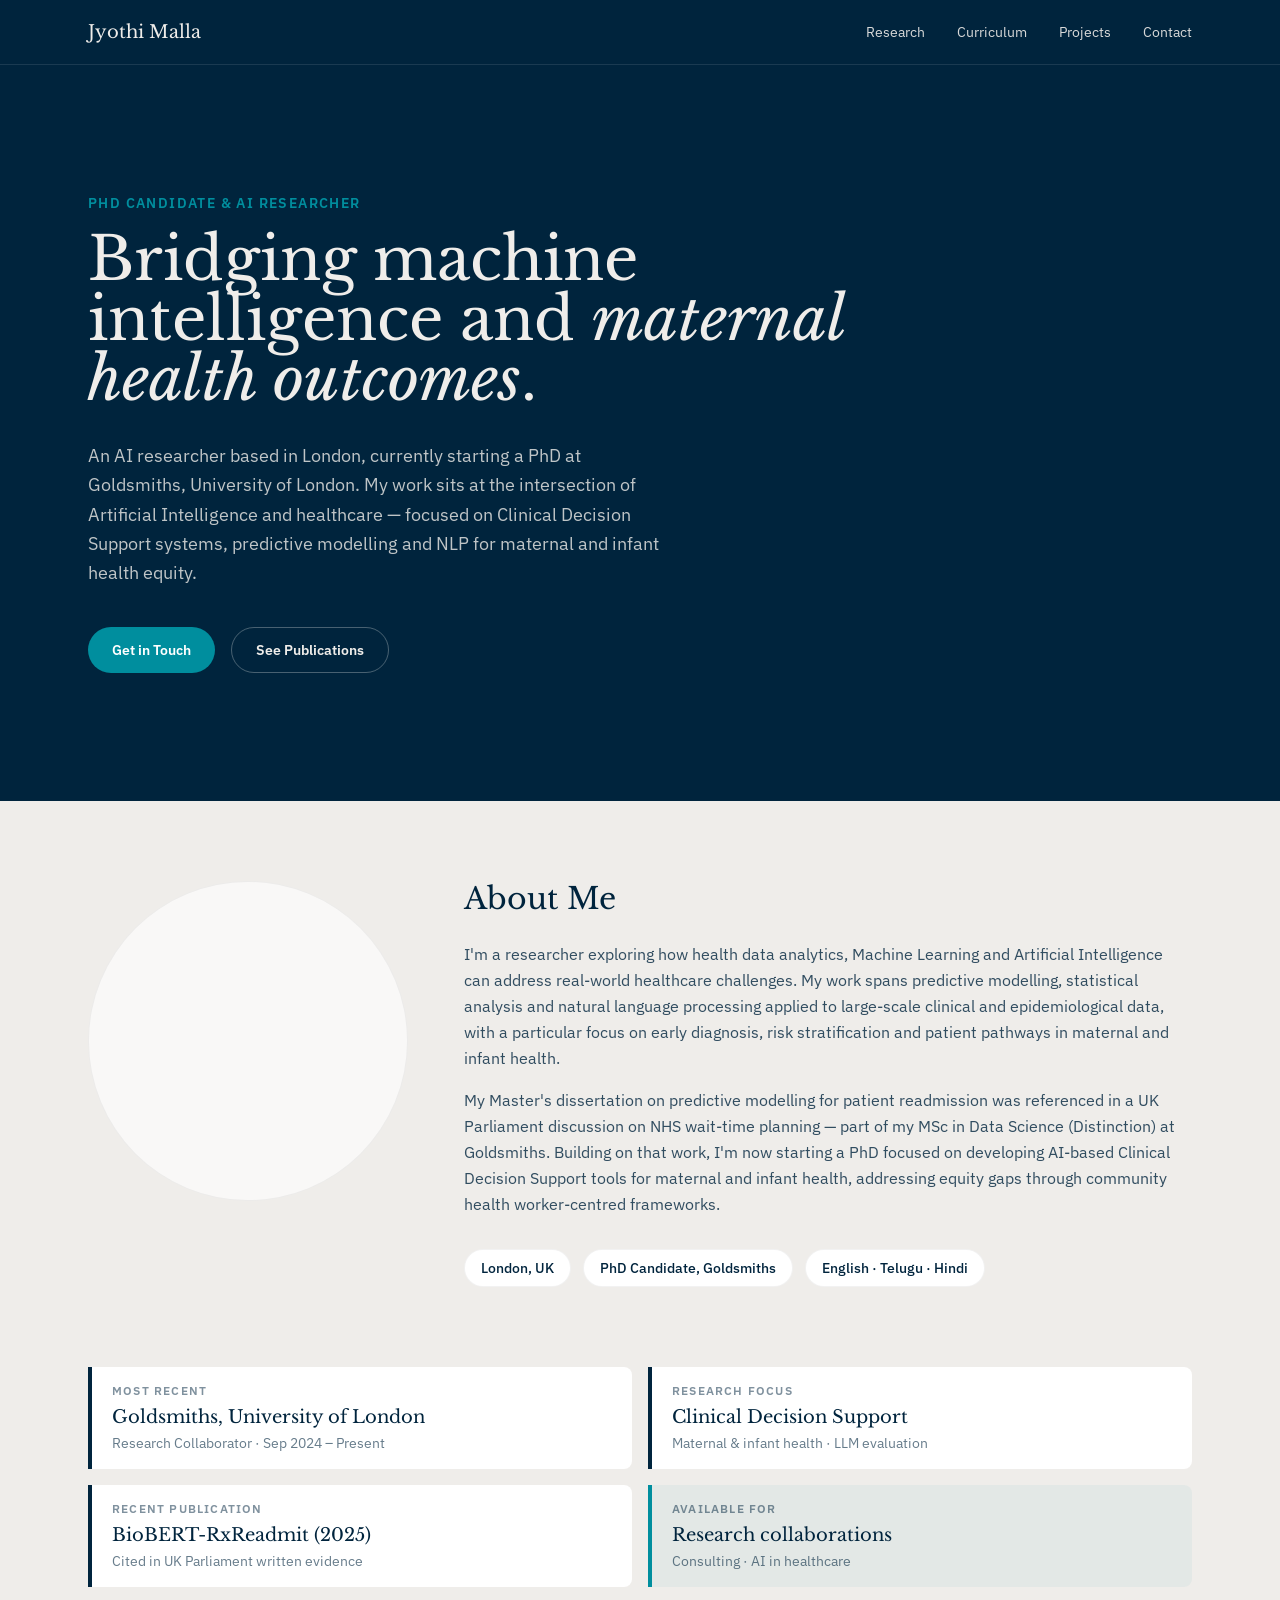
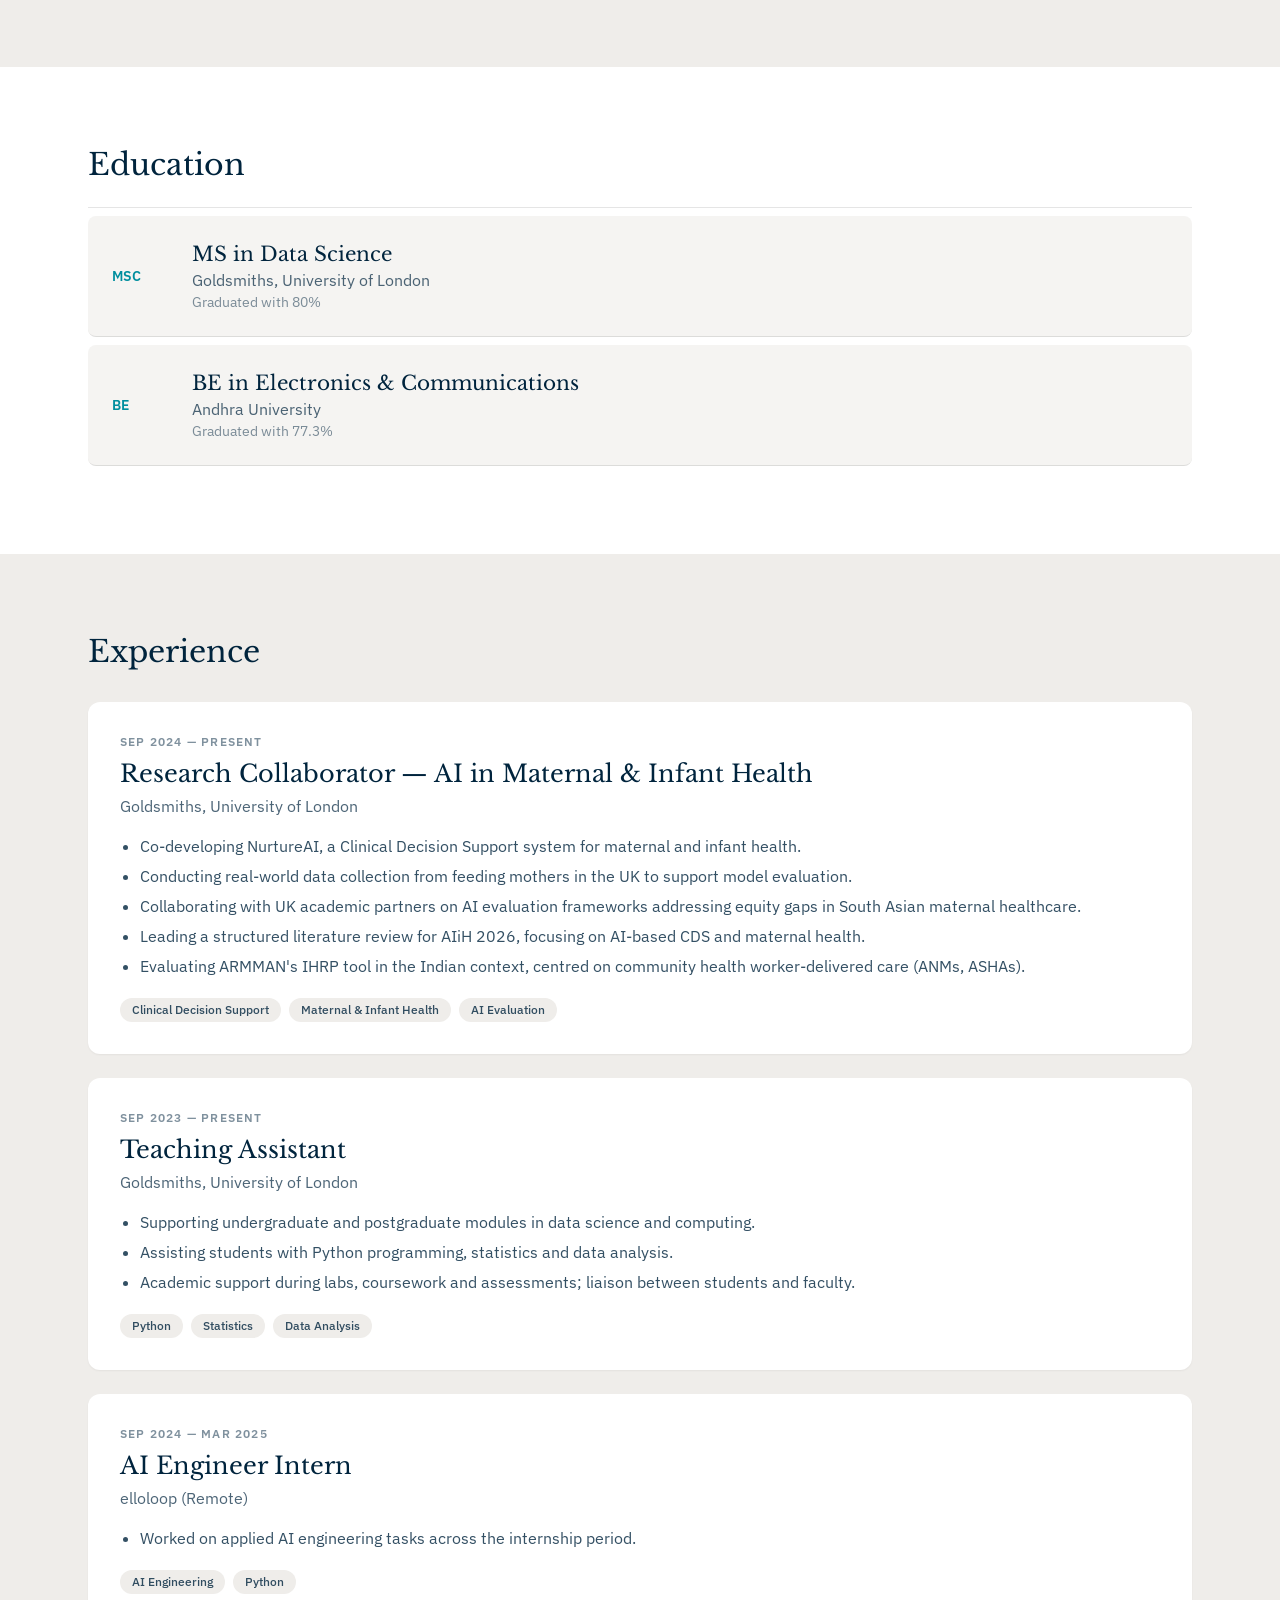
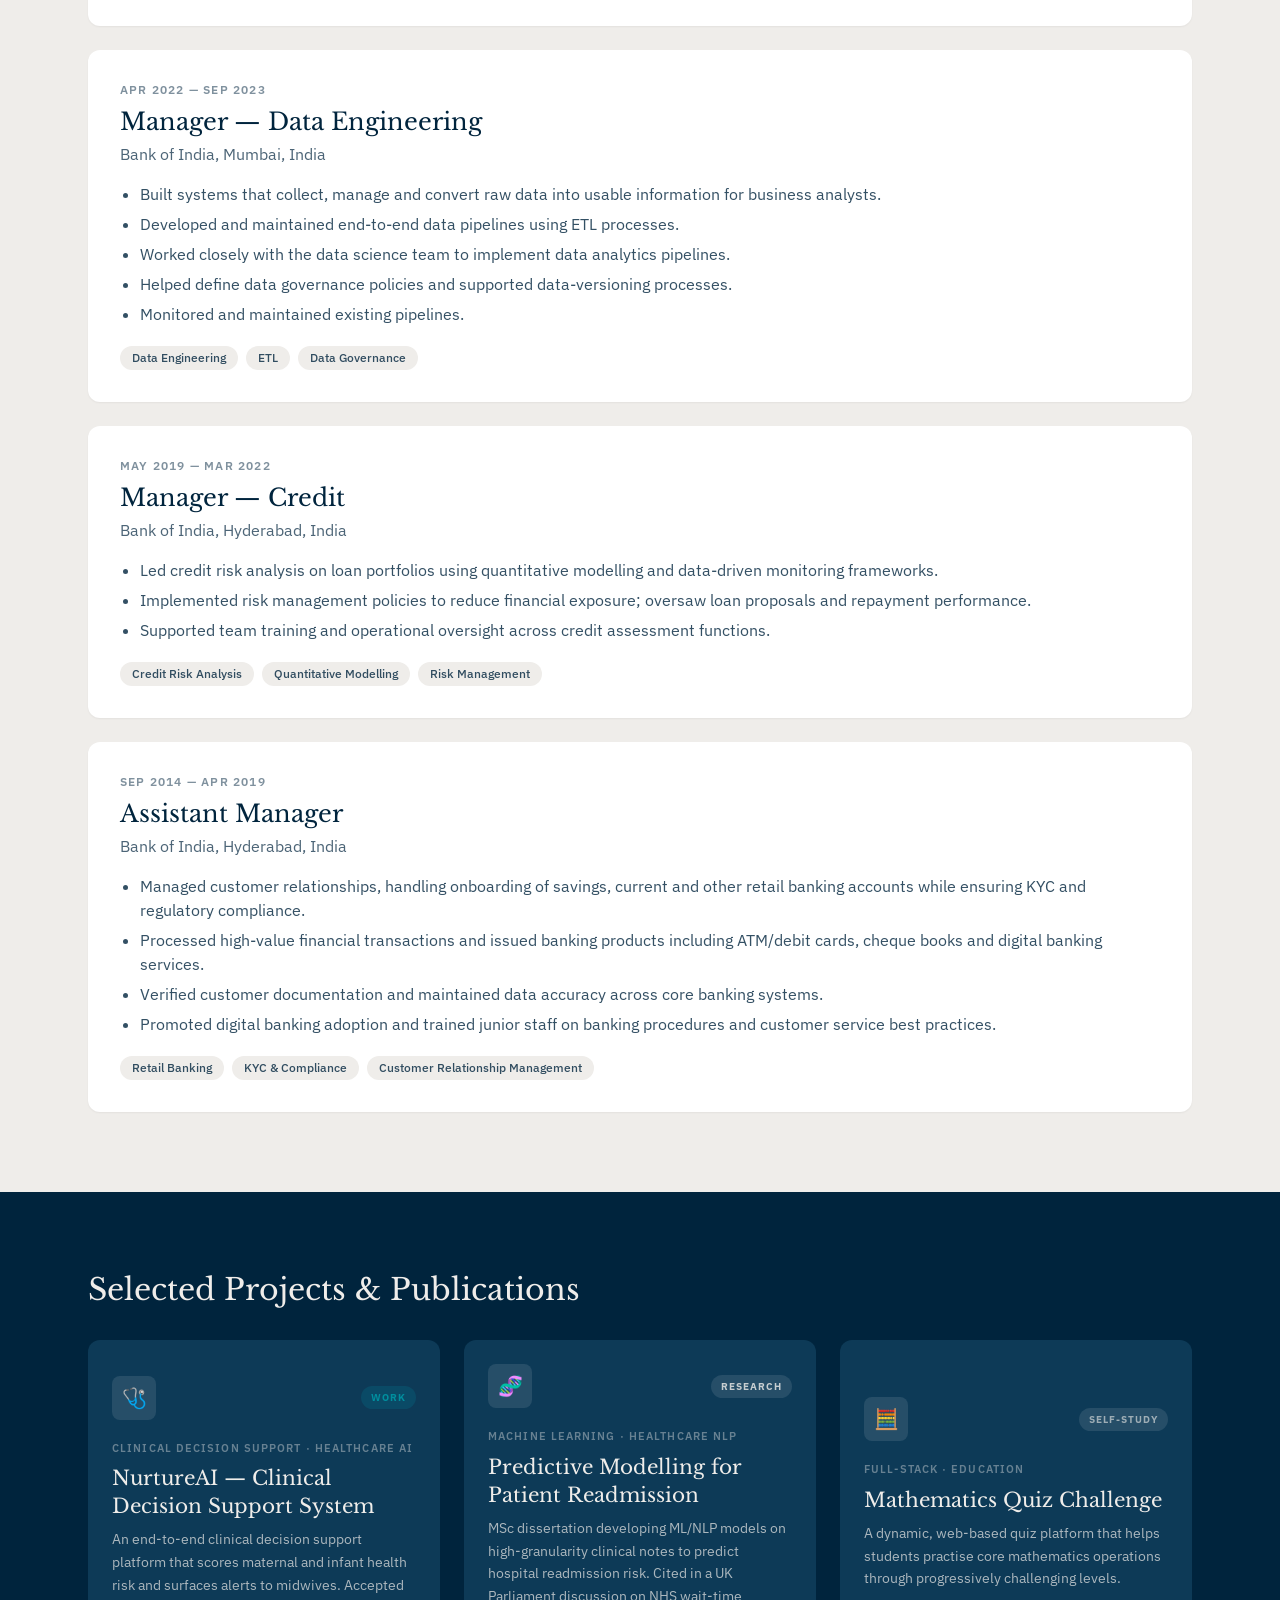
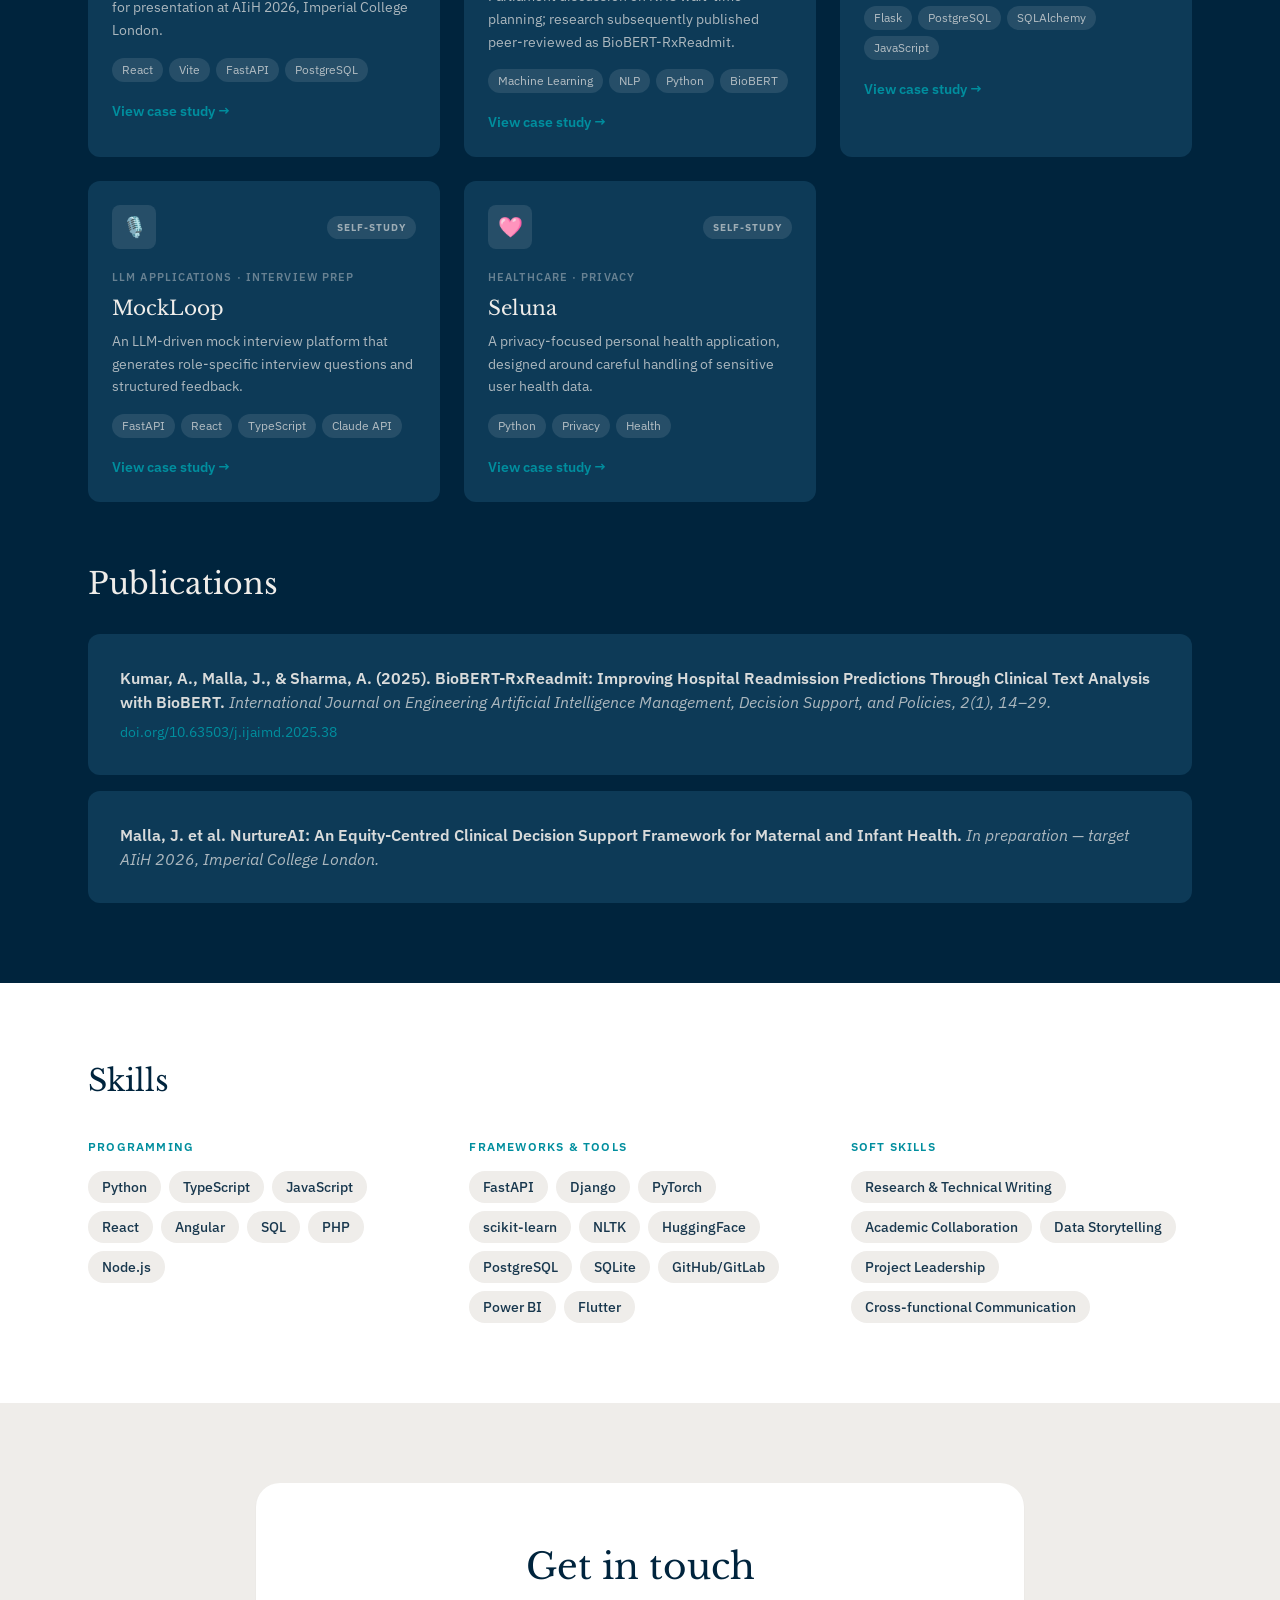
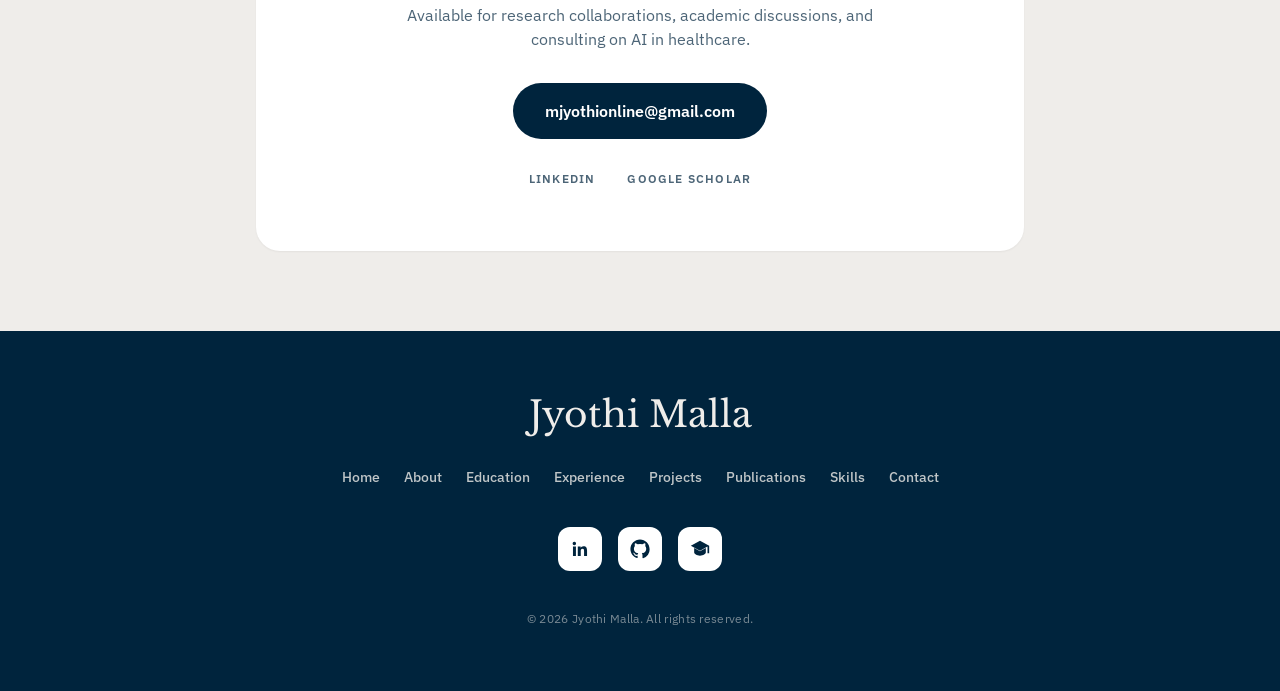
==== commit 8ccbfb47: "Replace with new React portfolio site" ====
--- a/index.html
+++ b/index.html
@@ -1,341 +1,21 @@
-<!DOCTYPE html>
+<!doctype html>
 <html lang="en">
-<head>
-    <meta charset="UTF-8">
-    <meta http-equiv="X-UA-Compatible" content="IE=edge">
-    <meta name="viewport" content="width=device-width, initial-scale=1.0">
-    <title>Jyothi Malla - AI Researcher &amp; PhD Candidate</title>
-    <link rel="stylesheet" href="styles.css">
-</head>
-<body>
-    <header>
-        <div class="header-inner">
-            <h1>Jyothi Malla</h1>
-            <div class="header-right">
-                <nav>
-                    <a href="#home">Home</a>
-                    <a href="#about">About</a>
-                    <a href="#education">Education</a>
-                    <a href="#experience">Experience</a>
-                    <a href="#portfolio">Projects</a>
-                    <a href="#publications">Publications</a>
-                    <a href="#skills">Skills</a>
-                    <a href="#contact">Contact</a>
-                </nav>
-                <div class="header-social">
-                    <a href="https://www.linkedin.com/in/jyothi-malla/" target="_blank" rel="noopener">LinkedIn</a>
-                    <a href="https://scholar.google.com/citations?user=vEbtqcoAAAAJ&hl=en&oi=ao" target="_blank" rel="noopener">Google Scholar</a>
-                </div>
-            </div>
-        </div>
-    </header>
-
-    <section id="home">
-        <img src="assets/images/header-banner.png" alt="Jyothi Malla - AI Engineer" class="hero-banner">
-        <h2>Welcome</h2>
-        <p>Hello! I'm <strong>Jyothi Malla</strong>, an AI researcher based in London, currently starting my PhD at Goldsmiths, University of London. My work sits at the intersection of Artificial Intelligence and healthcare &mdash; focused on Clinical Decision Support systems, predictive modelling and NLP for maternal and infant health equity.</p>
-        <div class="hero-cta">
-            <a href="#contact" class="btn btn-primary">Get in Touch</a>
-            <a href="#publications" class="btn btn-secondary">See Publications</a>
-        </div>
-    </section>
-
-    <section id="about">
-        <h2>About Me</h2>
-        <p>I'm a researcher exploring how health data analytics, Machine Learning and Artificial Intelligence can address real-world healthcare challenges. My work spans predictive modelling, statistical analysis and natural language processing applied to large-scale clinical and epidemiological data, with a particular focus on early diagnosis, risk stratification and patient pathways in maternal and infant health.</p>
-        <p>My Master's dissertation on predictive modelling for patient readmission was referenced in a UK Parliament discussion on NHS wait-time planning &mdash; part of my MSc in Data Science (Distinction) at Goldsmiths. Building on that work, I'm now starting a PhD focused on developing AI-based Clinical Decision Support tools for maternal and infant health, addressing equity gaps through community health worker-centred frameworks.</p>
-        <div class="quick-facts">
-            <span>London, UK</span>
-            <span>PhD Candidate, Goldsmiths</span>
-            <span>English &middot; Telugu &middot; Hindi</span>
-        </div>
-    </section>
-
-    <section id="education">
-        <h2>Education</h2>
-        <div class="exp-item">
-            <div class="exp-item-header">
-                <div>
-                    <div class="exp-role">MS in Data Science</div>
-                    <div class="exp-org">Goldsmiths, University of London</div>
-                </div>
-                <div class="exp-dates">80%</div>
-            </div>
-        </div>
-        <div class="exp-item">
-            <div class="exp-item-header">
-                <div>
-                    <div class="exp-role">BE in Electronics &amp; Communications</div>
-                    <div class="exp-org">Andhra University</div>
-                </div>
-                <div class="exp-dates">77.3%</div>
-            </div>
-        </div>
-    </section>
-
-    <section id="experience">
-        <h2>Experience</h2>
-        <div class="exp-item">
-            <div class="exp-item-header">
-                <div>
-                    <div class="exp-role">Research Collaborator &mdash; AI in Maternal &amp; Infant Health</div>
-                    <div class="exp-org">Goldsmiths, University of London</div>
-                </div>
-                <div class="exp-dates">Sep 2024 &ndash; Present</div>
-            </div>
-            <ul>
-                <li>Co-developing NurtureAI, a Clinical Decision Support system for maternal and infant health.</li>
-                <li>Conducting real-world data collection from feeding mothers in the UK to support model evaluation.</li>
-                <li>Collaborating with UK academic partners on AI evaluation frameworks addressing equity gaps in South Asian maternal healthcare.</li>
-                <li>Leading a structured literature review for AIiH 2026, focusing on AI-based CDS and maternal health.</li>
-                <li>Evaluating ARMMAN's IHRP tool in the Indian context, centred on community health worker-delivered care (ANMs, ASHAs).</li>
-            </ul>
-            <div class="skill-tags">
-                <span class="skill-tag">Clinical Decision Support</span>
-                <span class="skill-tag">Maternal &amp; Infant Health</span>
-                <span class="skill-tag">AI Evaluation</span>
-            </div>
-        </div>
-        <div class="exp-item">
-            <div class="exp-item-header">
-                <div>
-                    <div class="exp-role">Teaching Assistant</div>
-                    <div class="exp-org">Goldsmiths, University of London</div>
-                </div>
-                <div class="exp-dates">Sep 2023 &ndash; Present</div>
-            </div>
-            <ul>
-                <li>Supporting undergraduate and postgraduate modules in data science and computing.</li>
-                <li>Assisting students with Python programming, statistics and data analysis.</li>
-                <li>Academic support during labs, coursework and assessments; liaison between students and faculty.</li>
-            </ul>
-            <div class="skill-tags">
-                <span class="skill-tag">Python</span>
-                <span class="skill-tag">Statistics</span>
-                <span class="skill-tag">Data Analysis</span>
-            </div>
-        </div>
-        <div class="exp-item">
-            <div class="exp-item-header">
-                <div>
-                    <div class="exp-role">Manager - Data Engineering</div>
-                    <div class="exp-org">Bank of India, Mumbai, India</div>
-                </div>
-                <div class="exp-dates">Apr 2022 &ndash; Sep 2023</div>
-            </div>
-            <ul>
-                <li>Built systems that collect, manage and convert raw data into usable information for business analysts.</li>
-                <li>Developed and maintained end-to-end data pipelines using ETL processes.</li>
-                <li>Worked closely with the data science team to implement data analytics pipelines.</li>
-                <li>Helped define data governance policies and supported data-versioning processes.</li>
-                <li>Monitored and maintained existing pipelines.</li>
-            </ul>
-            <div class="skill-tags">
-                <span class="skill-tag">Data Engineering</span>
-                <span class="skill-tag">ETL</span>
-                <span class="skill-tag">Data Governance</span>
-            </div>
-        </div>
-        <div class="exp-item">
-            <div class="exp-item-header">
-                <div>
-                    <div class="exp-role">Manager - Credit</div>
-                    <div class="exp-org">Bank of India, Hyderabad, India</div>
-                </div>
-                <div class="exp-dates">May 2019 &ndash; Mar 2022</div>
-            </div>
-            <ul>
-                <li>Led credit risk analysis on loan portfolios using quantitative modelling and data-driven monitoring frameworks.</li>
-                <li>Implemented risk management policies to reduce financial exposure; oversaw loan proposals and repayment performance.</li>
-                <li>Supported team training and operational oversight across credit assessment functions.</li>
-            </ul>
-            <div class="skill-tags">
-                <span class="skill-tag">Credit Risk Analysis</span>
-                <span class="skill-tag">Quantitative Modelling</span>
-                <span class="skill-tag">Risk Management</span>
-            </div>
-        </div>
-                <div class="exp-item">
-            <div class="exp-item-header">
-                <div>
-                    <div class="exp-role">Assistant Manager</div>
-                    <div class="exp-org">Bank of India, Hyderabad, India</div>
-                </div>
-                <div class="exp-dates">Sep 2014 &ndash; Apr 2019</div>
-            </div>
-            <ul>
-                <li>Managed customer relationships, handling onboarding of savings, current and other retail banking accounts while ensuring KYC and regulatory compliance.</li>
-                <li>Processed high-value financial transactions and issued banking products including ATM/debit cards, cheque books and digital banking services.</li>
-                <li>Verified customer documentation and maintained data accuracy across core banking systems.</li>
-                <li>Promoted digital banking adoption and trained junior staff on banking procedures and customer service best practices.</li>
-            </ul>
-            <div class="skill-tags">
-                <span class="skill-tag">Retail Banking</span>
-                <span class="skill-tag">KYC & Compliance</span>
-                <span class="skill-tag">Customer Relationship Management</span>
-            </div>
-        </div>
-<!--
-        <div class="exp-item">
-            <div class="exp-item-header">
-                <div>
-                    <div class="exp-role">Founder &amp; Director</div>
-                    <div class="exp-org">Raffles IT Park, Visakhapatnam, India</div>
-                </div>
-                <div class="exp-dates">Sep 2008 &ndash; Aug 2014</div>
-            </div>
-            <ul>
-                <li>Founded and led an IT consulting firm delivering end-to-end software solutions and e-commerce platforms.</li>
-                <li>Managed client delivery, API integrations, and cost-effective supplier contracts.</li>
-            </ul>
-            <div class="skill-tags">
-                <span class="skill-tag">IT Consulting</span>
-                <span class="skill-tag">API Integration</span>
-                <span class="skill-tag">Client Delivery</span>
-            </div>
-        </div>
-        <div class="exp-item">
-            <div class="exp-item-header">
-                <div>
-                    <div class="exp-role">Software Engineer</div>
-                    <div class="exp-org">Xansa India Pvt. Ltd., Chennai, India</div>
-                </div>
-                <div class="exp-dates">May 2006 &ndash; Jun 2008</div>
-            </div>
-            <ul>
-                <li>Optimised database schemas and high-load endpoints, significantly improving performance for frequently accessed data.</li>
-                <li>Improved exception handling and reduced downtime during production updates.</li>
-            </ul>
-            <div class="skill-tags">
-                <span class="skill-tag">SQL</span>
-                <span class="skill-tag">Database Optimisation</span>
-            </div>
-        </div>
-        -->
-    </section>
-
-    <section id="portfolio">
-        <h2>Projects</h2>
-        <ul>
-            <li>
-                <h3>NurtureAI &mdash; Clinical Decision Support System</h3>
-                <p>Full-stack React/Vite CDS frontend comprising a midwife dashboard, patient detail views, assessment wizard and mother-facing view, backed by a FastAPI (Python) service for data ingestion, predictive scoring and clinical alerts, with a PostgreSQL/SQLAlchemy data layer and GitLab CI/CD.</p>
-                <div class="skill-tags">
-                    <span class="skill-tag">React</span>
-                    <span class="skill-tag">Vite</span>
-                    <span class="skill-tag">FastAPI</span>
-                    <span class="skill-tag">PostgreSQL</span>
-                    <span class="skill-tag">GitLab CI/CD</span>
-                </div>
-            </li>
-            <li>
-                <h3>Predictive Modelling for Patient Readmission</h3>
-                <p>MSc dissertation developing ML/NLP models on high-granularity clinical notes to predict hospital readmission risk. Cited in a UK Parliament discussion on NHS wait-time planning; research subsequently published peer-reviewed.</p>
-                <div class="skill-tags">
-                    <span class="skill-tag">Machine Learning</span>
-                    <span class="skill-tag">NLP</span>
-                    <span class="skill-tag">Python</span>
-                </div>
-            </li>
-        </ul>
-    </section>
-
-    <section id="publications">
-        <h2>Publications</h2>
-        <ul>
-            <li><strong>Kumar, A., Malla, J., &amp; Sharma, A. (2025).</strong> BioBERT-RxReadmit: Improving Hospital Readmission Predictions Through Clinical Text Analysis with BioBERT. <em>International Journal on Engineering Artificial Intelligence Management, Decision Support, and Policies</em>, 2(1), 14&ndash;29. <a href="https://doi.org/10.63503/j.ijaimd.2025.38" target="_blank" rel="noopener">doi.org/10.63503/j.ijaimd.2025.38</a></li>
-            <li><strong>Malla, J. et al.</strong> NurtureAI: An Equity-Centred Clinical Decision Support Framework for Maternal and Infant Health. <em>In preparation &mdash; target AIiH 2026, Imperial College London.</em></li>
-        </ul>
-    </section>
-
-    <section id="skills">
-        <h2>Skills</h2>
-        <div class="skills-group">
-            <h3>Programming</h3>
-            <div class="skill-tags">
-                <span class="skill-tag">Python</span>
-                <span class="skill-tag">TypeScript</span>
-                <span class="skill-tag">JavaScript</span>
-                <span class="skill-tag">React</span>
-                <span class="skill-tag">Angular</span>
-                <span class="skill-tag">SQL</span>
-                <span class="skill-tag">PHP</span>
-                <span class="skill-tag">Node.js</span>
-            </div>
-        </div>
-        <div class="skills-group">
-            <h3>Frameworks &amp; Tools</h3>
-            <div class="skill-tags">
-                <span class="skill-tag">FastAPI</span>
-                <span class="skill-tag">Django</span>
-                <span class="skill-tag">PyTorch</span>
-                <span class="skill-tag">scikit-learn</span>
-                <span class="skill-tag">NLTK</span>
-                <span class="skill-tag">HuggingFace</span>
-                <span class="skill-tag">PostgreSQL</span>
-                <span class="skill-tag">SQLite</span>
-                <span class="skill-tag">GitHub/GitLab</span>
-                <span class="skill-tag">Power BI</span>
-                <span class="skill-tag">Flutter</span>
-            </div>
-        </div>
-        <div class="skills-group">
-            <h3>Soft Skills</h3>
-            <div class="skill-tags">
-                <span class="skill-tag">Research &amp; Technical Writing</span>
-                <span class="skill-tag">Academic Collaboration</span>
-                <span class="skill-tag">Data Storytelling</span>
-                <span class="skill-tag">Project Leadership</span>
-                <span class="skill-tag">Cross-functional Communication</span>
-            </div>
-        </div>
-    </section>
-
-    <section id="contact">
-        <h2>Contact</h2>
-        <p>Email: <a href="mailto:mjyothionline@gmail.com">mjyothionline@gmail.com</a></p>
-        <p>Social:
-            <a href="https://www.linkedin.com/in/jyothi-malla/" target="_blank" rel="noopener">LinkedIn</a> | <a href="https://scholar.google.com/citations?user=vEbtqcoAAAAJ&hl=en&oi=ao" target="_blank" rel="noopener">Google Scholar</a>
-        </p>
-        <!-- simple contact form -->
-        <form action="https://formspree.io/f/xxxxxxx" method="POST">
-            <label for="name">Name:</label><br>
-            <input type="text" id="name" name="name" required><br>
-            <label for="email">Email:</label><br>
-            <input type="email" id="email" name="email" required><br>
-            <label for="message">Message:</label><br>
-            <textarea id="message" name="message" rows="4" required></textarea><br>
-            <button type="submit">Send</button>
-        </form>
-    </section>
-
-    <footer>
-        <p>&copy; 2026 Jyothi Malla. All rights reserved.</p>
-    </footer>
-    <script>
-        (function () {
-            var navLinks = document.querySelectorAll('header nav a');
-            var sections = [];
-            navLinks.forEach(function (link) {
-                var id = link.getAttribute('href');
-                if (id && id.charAt(0) === '#') {
-                    var sec = document.querySelector(id);
-                    if (sec) sections.push({ id: id, el: sec });
-                }
-            });
-            var observer = new IntersectionObserver(function (entries) {
-                entries.forEach(function (entry) {
-                    if (entry.isIntersecting) {
-                        var match = null;
-                        sections.forEach(function (s) { if (s.el === entry.target) match = s.id; });
-                        navLinks.forEach(function (link) {
-                            link.classList.toggle('active', link.getAttribute('href') === match);
-                        });
-                    }
-                });
-            }, { rootMargin: '-40% 0px -55% 0px', threshold: 0 });
-            sections.forEach(function (s) { observer.observe(s.el); });
-        })();
-    </script>
-</body>
+  <head>
+    <meta charset="UTF-8" />
+    <link rel="icon" type="image/svg+xml" href="/favicon.svg" />
+    <meta name="viewport" content="width=device-width, initial-scale=1.0" />
+    <title>Jyothi Malla - AI Researcher & PhD Candidate</title>
+    <meta name="description" content="AI researcher based in London, PhD candidate at Goldsmiths, University of London. Clinical Decision Support, predictive modelling and NLP for maternal and infant health equity." />
+    <link rel="preconnect" href="https://fonts.googleapis.com" />
+    <link rel="preconnect" href="https://fonts.gstatic.com" crossorigin />
+    <link
+      href="https://fonts.googleapis.com/css2?family=IBM+Plex+Sans:wght@400;500;600;700&family=Libre+Baskerville:ital,wght@0,400;0,700;1,400&display=swap"
+      rel="stylesheet"
+    />
+    <script type="module" crossorigin src="/assets/index-B-j6KcVr.js"></script>
+    <link rel="stylesheet" crossorigin href="/assets/index-BHpmsThu.css">
+  </head>
+  <body>
+    <div id="root"></div>
+  </body>
 </html>
--- a/assets/index-BHpmsThu.css
+++ b/assets/index-BHpmsThu.css
@@ -0,0 +1 @@
+*,:before,:after{--tw-border-spacing-x: 0;--tw-border-spacing-y: 0;--tw-translate-x: 0;--tw-translate-y: 0;--tw-rotate: 0;--tw-skew-x: 0;--tw-skew-y: 0;--tw-scale-x: 1;--tw-scale-y: 1;--tw-pan-x: ;--tw-pan-y: ;--tw-pinch-zoom: ;--tw-scroll-snap-strictness: proximity;--tw-gradient-from-position: ;--tw-gradient-via-position: ;--tw-gradient-to-position: ;--tw-ordinal: ;--tw-slashed-zero: ;--tw-numeric-figure: ;--tw-numeric-spacing: ;--tw-numeric-fraction: ;--tw-ring-inset: ;--tw-ring-offset-width: 0px;--tw-ring-offset-color: #fff;--tw-ring-color: rgb(59 130 246 / .5);--tw-ring-offset-shadow: 0 0 #0000;--tw-ring-shadow: 0 0 #0000;--tw-shadow: 0 0 #0000;--tw-shadow-colored: 0 0 #0000;--tw-blur: ;--tw-brightness: ;--tw-contrast: ;--tw-grayscale: ;--tw-hue-rotate: ;--tw-invert: ;--tw-saturate: ;--tw-sepia: ;--tw-drop-shadow: ;--tw-backdrop-blur: ;--tw-backdrop-brightness: ;--tw-backdrop-contrast: ;--tw-backdrop-grayscale: ;--tw-backdrop-hue-rotate: ;--tw-backdrop-invert: ;--tw-backdrop-opacity: ;--tw-backdrop-saturate: ;--tw-backdrop-sepia: ;--tw-contain-size: ;--tw-contain-layout: ;--tw-contain-paint: ;--tw-contain-style: }::backdrop{--tw-border-spacing-x: 0;--tw-border-spacing-y: 0;--tw-translate-x: 0;--tw-translate-y: 0;--tw-rotate: 0;--tw-skew-x: 0;--tw-skew-y: 0;--tw-scale-x: 1;--tw-scale-y: 1;--tw-pan-x: ;--tw-pan-y: ;--tw-pinch-zoom: ;--tw-scroll-snap-strictness: proximity;--tw-gradient-from-position: ;--tw-gradient-via-position: ;--tw-gradient-to-position: ;--tw-ordinal: ;--tw-slashed-zero: ;--tw-numeric-figure: ;--tw-numeric-spacing: ;--tw-numeric-fraction: ;--tw-ring-inset: ;--tw-ring-offset-width: 0px;--tw-ring-offset-color: #fff;--tw-ring-color: rgb(59 130 246 / .5);--tw-ring-offset-shadow: 0 0 #0000;--tw-ring-shadow: 0 0 #0000;--tw-shadow: 0 0 #0000;--tw-shadow-colored: 0 0 #0000;--tw-blur: ;--tw-brightness: ;--tw-contrast: ;--tw-grayscale: ;--tw-hue-rotate: ;--tw-invert: ;--tw-saturate: ;--tw-sepia: ;--tw-drop-shadow: ;--tw-backdrop-blur: ;--tw-backdrop-brightness: ;--tw-backdrop-contrast: ;--tw-backdrop-grayscale: ;--tw-backdrop-hue-rotate: ;--tw-backdrop-invert: ;--tw-backdrop-opacity: ;--tw-backdrop-saturate: ;--tw-backdrop-sepia: ;--tw-contain-size: ;--tw-contain-layout: ;--tw-contain-paint: ;--tw-contain-style: }*,:before,:after{box-sizing:border-box;border-width:0;border-style:solid;border-color:#e5e7eb}:before,:after{--tw-content: ""}html,:host{line-height:1.5;-webkit-text-size-adjust:100%;-moz-tab-size:4;-o-tab-size:4;tab-size:4;font-family:IBM Plex Sans,ui-sans-serif,system-ui,sans-serif;font-feature-settings:normal;font-variation-settings:normal;-webkit-tap-highlight-color:transparent}body{margin:0;line-height:inherit}hr{height:0;color:inherit;border-top-width:1px}abbr:where([title]){-webkit-text-decoration:underline dotted;text-decoration:underline dotted}h1,h2,h3,h4,h5,h6{font-size:inherit;font-weight:inherit}a{color:inherit;text-decoration:inherit}b,strong{font-weight:bolder}code,kbd,samp,pre{font-family:ui-monospace,SFMono-Regular,Menlo,Monaco,Consolas,Liberation Mono,Courier New,monospace;font-feature-settings:normal;font-variation-settings:normal;font-size:1em}small{font-size:80%}sub,sup{font-size:75%;line-height:0;position:relative;vertical-align:baseline}sub{bottom:-.25em}sup{top:-.5em}table{text-indent:0;border-color:inherit;border-collapse:collapse}button,input,optgroup,select,textarea{font-family:inherit;font-feature-settings:inherit;font-variation-settings:inherit;font-size:100%;font-weight:inherit;line-height:inherit;letter-spacing:inherit;color:inherit;margin:0;padding:0}button,select{text-transform:none}button,input:where([type=button]),input:where([type=reset]),input:where([type=submit]){-webkit-appearance:button;background-color:transparent;background-image:none}:-moz-focusring{outline:auto}:-moz-ui-invalid{box-shadow:none}progress{vertical-align:baseline}::-webkit-inner-spin-button,::-webkit-outer-spin-button{height:auto}[type=search]{-webkit-appearance:textfield;outline-offset:-2px}::-webkit-search-decoration{-webkit-appearance:none}::-webkit-file-upload-button{-webkit-appearance:button;font:inherit}summary{display:list-item}blockquote,dl,dd,h1,h2,h3,h4,h5,h6,hr,figure,p,pre{margin:0}fieldset{margin:0;padding:0}legend{padding:0}ol,ul,menu{list-style:none;margin:0;padding:0}dialog{padding:0}textarea{resize:vertical}input::-moz-placeholder,textarea::-moz-placeholder{opacity:1;color:#9ca3af}input::placeholder,textarea::placeholder{opacity:1;color:#9ca3af}button,[role=button]{cursor:pointer}:disabled{cursor:default}img,svg,video,canvas,audio,iframe,embed,object{display:block;vertical-align:middle}img,video{max-width:100%;height:auto}[hidden]:where(:not([hidden=until-found])){display:none}.fixed{position:fixed}.absolute{position:absolute}.relative{position:relative}.sticky{position:sticky}.inset-0{top:0;right:0;bottom:0;left:0}.right-4{right:1rem}.top-0{top:0}.top-4{top:1rem}.z-50{z-index:50}.-mx-6{margin-left:-1.5rem;margin-right:-1.5rem}.mx-auto{margin-left:auto;margin-right:auto}.my-8{margin-top:2rem;margin-bottom:2rem}.mb-0\.5{margin-bottom:.125rem}.mb-1{margin-bottom:.25rem}.mb-10{margin-bottom:2.5rem}.mb-16{margin-bottom:4rem}.mb-2{margin-bottom:.5rem}.mb-3{margin-bottom:.75rem}.mb-4{margin-bottom:1rem}.mb-5{margin-bottom:1.25rem}.mb-6{margin-bottom:1.5rem}.mb-8{margin-bottom:2rem}.mt-2{margin-top:.5rem}.mt-8{margin-top:2rem}.inline-block{display:inline-block}.flex{display:flex}.inline-flex{display:inline-flex}.grid{display:grid}.hidden{display:none}.h-11{height:2.75rem}.h-12{height:3rem}.h-16{height:4rem}.h-5{height:1.25rem}.h-64{height:16rem}.h-8{height:2rem}.h-full{height:100%}.min-h-screen{min-height:100vh}.w-11{width:2.75rem}.w-12{width:3rem}.w-16{width:4rem}.w-5{width:1.25rem}.w-64{width:16rem}.w-8{width:2rem}.w-full{width:100%}.max-w-2xl{max-width:42rem}.max-w-3xl{max-width:48rem}.max-w-4xl{max-width:56rem}.max-w-6xl{max-width:72rem}.max-w-lg{max-width:32rem}.max-w-xl{max-width:36rem}.shrink-0{flex-shrink:0}.scroll-mt-20{scroll-margin-top:5rem}.list-outside{list-style-position:outside}.list-disc{list-style-type:disc}.flex-col{flex-direction:column}.flex-wrap{flex-wrap:wrap}.items-start{align-items:flex-start}.items-center{align-items:center}.justify-center{justify-content:center}.justify-between{justify-content:space-between}.gap-1{gap:.25rem}.gap-1\.5{gap:.375rem}.gap-10{gap:2.5rem}.gap-14{gap:3.5rem}.gap-2{gap:.5rem}.gap-3{gap:.75rem}.gap-4{gap:1rem}.gap-6{gap:1.5rem}.gap-8{gap:2rem}.gap-x-6{-moz-column-gap:1.5rem;column-gap:1.5rem}.gap-y-3{row-gap:.75rem}.space-y-1\.5>:not([hidden])~:not([hidden]){--tw-space-y-reverse: 0;margin-top:calc(.375rem * calc(1 - var(--tw-space-y-reverse)));margin-bottom:calc(.375rem * var(--tw-space-y-reverse))}.space-y-2>:not([hidden])~:not([hidden]){--tw-space-y-reverse: 0;margin-top:calc(.5rem * calc(1 - var(--tw-space-y-reverse)));margin-bottom:calc(.5rem * var(--tw-space-y-reverse))}.space-y-4>:not([hidden])~:not([hidden]){--tw-space-y-reverse: 0;margin-top:calc(1rem * calc(1 - var(--tw-space-y-reverse)));margin-bottom:calc(1rem * var(--tw-space-y-reverse))}.space-y-6>:not([hidden])~:not([hidden]){--tw-space-y-reverse: 0;margin-top:calc(1.5rem * calc(1 - var(--tw-space-y-reverse)));margin-bottom:calc(1.5rem * var(--tw-space-y-reverse))}.overflow-hidden{overflow:hidden}.overflow-y-auto{overflow-y:auto}.rounded-2xl{border-radius:1rem}.rounded-3xl{border-radius:1.5rem}.rounded-full{border-radius:9999px}.rounded-lg{border-radius:.5rem}.rounded-xl{border-radius:.75rem}.rounded-r-lg{border-top-right-radius:.5rem;border-bottom-right-radius:.5rem}.border{border-width:1px}.border-b{border-bottom-width:1px}.border-l-4{border-left-width:4px}.border-t{border-top-width:1px}.border-accent{--tw-border-opacity: 1;border-color:rgb(0 142 158 / var(--tw-border-opacity, 1))}.border-black\/10{border-color:#0000001a}.border-black\/5{border-color:#0000000d}.border-cream\/30{border-color:#efedea4d}.border-primary{--tw-border-opacity: 1;border-color:rgb(0 36 61 / var(--tw-border-opacity, 1))}.border-white\/10{border-color:#ffffff1a}.bg-accent{--tw-bg-opacity: 1;background-color:rgb(0 142 158 / var(--tw-bg-opacity, 1))}.bg-accent\/20{background-color:#008e9e33}.bg-accent\/5{background-color:#008e9e0d}.bg-cream{--tw-bg-opacity: 1;background-color:rgb(239 237 234 / var(--tw-bg-opacity, 1))}.bg-cream\/60{background-color:#efedea99}.bg-primary{--tw-bg-opacity: 1;background-color:rgb(0 36 61 / var(--tw-bg-opacity, 1))}.bg-primary\/10{background-color:#00243d1a}.bg-primary\/70{background-color:#00243db3}.bg-primaryLight{--tw-bg-opacity: 1;background-color:rgb(13 58 87 / var(--tw-bg-opacity, 1))}.bg-white{--tw-bg-opacity: 1;background-color:rgb(255 255 255 / var(--tw-bg-opacity, 1))}.bg-white\/10{background-color:#ffffff1a}.bg-white\/60{background-color:#fff9}.object-cover{-o-object-fit:cover;object-fit:cover}.p-4{padding:1rem}.p-6{padding:1.5rem}.p-8{padding:2rem}.px-2\.5{padding-left:.625rem;padding-right:.625rem}.px-3{padding-left:.75rem;padding-right:.75rem}.px-3\.5{padding-left:.875rem;padding-right:.875rem}.px-4{padding-left:1rem;padding-right:1rem}.px-5{padding-left:1.25rem;padding-right:1.25rem}.px-6{padding-left:1.5rem;padding-right:1.5rem}.px-8{padding-left:2rem;padding-right:2rem}.py-1{padding-top:.25rem;padding-bottom:.25rem}.py-1\.5{padding-top:.375rem;padding-bottom:.375rem}.py-16{padding-top:4rem;padding-bottom:4rem}.py-2{padding-top:.5rem;padding-bottom:.5rem}.py-20{padding-top:5rem;padding-bottom:5rem}.py-24{padding-top:6rem;padding-bottom:6rem}.py-3{padding-top:.75rem;padding-bottom:.75rem}.py-4{padding-top:1rem;padding-bottom:1rem}.py-6{padding-top:1.5rem;padding-bottom:1.5rem}.pb-20{padding-bottom:5rem}.pl-5{padding-left:1.25rem}.pr-10{padding-right:2.5rem}.text-left{text-align:left}.text-center{text-align:center}.font-serif{font-family:Libre Baskerville,ui-serif,Georgia,serif}.text-2xl{font-size:1.5rem;line-height:2rem}.text-3xl{font-size:1.875rem;line-height:2.25rem}.text-4xl{font-size:2.25rem;line-height:2.5rem}.text-5xl{font-size:3rem;line-height:1}.text-\[10px\]{font-size:10px}.text-\[11px\]{font-size:11px}.text-lg{font-size:1.125rem;line-height:1.75rem}.text-sm{font-size:.875rem;line-height:1.25rem}.text-xl{font-size:1.25rem;line-height:1.75rem}.text-xs{font-size:.75rem;line-height:1rem}.font-bold{font-weight:700}.font-medium{font-weight:500}.font-semibold{font-weight:600}.uppercase{text-transform:uppercase}.italic{font-style:italic}.leading-\[1\.15\]{line-height:1.15}.leading-relaxed{line-height:1.625}.tracking-wide{letter-spacing:.025em}.tracking-widest{letter-spacing:.1em}.text-accent{--tw-text-opacity: 1;color:rgb(0 142 158 / var(--tw-text-opacity, 1))}.text-cream{--tw-text-opacity: 1;color:rgb(239 237 234 / var(--tw-text-opacity, 1))}.text-cream\/40{color:#efedea66}.text-cream\/50{color:#efedea80}.text-cream\/60{color:#efedea99}.text-cream\/70{color:#efedeab3}.text-cream\/80{color:#efedeacc}.text-cream\/90{color:#efedeae6}.text-primary{--tw-text-opacity: 1;color:rgb(0 36 61 / var(--tw-text-opacity, 1))}.text-primary\/50{color:#00243d80}.text-primary\/60{color:#00243d99}.text-primary\/70{color:#00243db3}.text-primary\/80{color:#00243dcc}.text-primary\/90{color:#00243de6}.text-white{--tw-text-opacity: 1;color:rgb(255 255 255 / var(--tw-text-opacity, 1))}.shadow-2xl{--tw-shadow: 0 25px 50px -12px rgb(0 0 0 / .25);--tw-shadow-colored: 0 25px 50px -12px var(--tw-shadow-color);box-shadow:var(--tw-ring-offset-shadow, 0 0 #0000),var(--tw-ring-shadow, 0 0 #0000),var(--tw-shadow)}.shadow-sm{--tw-shadow: 0 1px 2px 0 rgb(0 0 0 / .05);--tw-shadow-colored: 0 1px 2px 0 var(--tw-shadow-color);box-shadow:var(--tw-ring-offset-shadow, 0 0 #0000),var(--tw-ring-shadow, 0 0 #0000),var(--tw-shadow)}.backdrop-blur-sm{--tw-backdrop-blur: blur(4px);-webkit-backdrop-filter:var(--tw-backdrop-blur) var(--tw-backdrop-brightness) var(--tw-backdrop-contrast) var(--tw-backdrop-grayscale) var(--tw-backdrop-hue-rotate) var(--tw-backdrop-invert) var(--tw-backdrop-opacity) var(--tw-backdrop-saturate) var(--tw-backdrop-sepia);backdrop-filter:var(--tw-backdrop-blur) var(--tw-backdrop-brightness) var(--tw-backdrop-contrast) var(--tw-backdrop-grayscale) var(--tw-backdrop-hue-rotate) var(--tw-backdrop-invert) var(--tw-backdrop-opacity) var(--tw-backdrop-saturate) var(--tw-backdrop-sepia)}.transition-all{transition-property:all;transition-timing-function:cubic-bezier(.4,0,.2,1);transition-duration:.15s}.transition-colors{transition-property:color,background-color,border-color,text-decoration-color,fill,stroke;transition-timing-function:cubic-bezier(.4,0,.2,1);transition-duration:.15s}.transition-opacity{transition-property:opacity;transition-timing-function:cubic-bezier(.4,0,.2,1);transition-duration:.15s}.duration-200{transition-duration:.2s}html{scroll-behavior:smooth}body{--tw-bg-opacity: 1;background-color:rgb(255 255 255 / var(--tw-bg-opacity, 1));font-family:IBM Plex Sans,ui-sans-serif,system-ui,sans-serif;--tw-text-opacity: 1;color:rgb(0 36 61 / var(--tw-text-opacity, 1));-webkit-font-smoothing:antialiased;-moz-osx-font-smoothing:grayscale}.hover\:-translate-y-0\.5:hover{--tw-translate-y: -.125rem;transform:translate(var(--tw-translate-x),var(--tw-translate-y)) rotate(var(--tw-rotate)) skew(var(--tw-skew-x)) skewY(var(--tw-skew-y)) scaleX(var(--tw-scale-x)) scaleY(var(--tw-scale-y))}.hover\:-translate-y-1:hover{--tw-translate-y: -.25rem;transform:translate(var(--tw-translate-x),var(--tw-translate-y)) rotate(var(--tw-rotate)) skew(var(--tw-skew-x)) skewY(var(--tw-skew-y)) scaleX(var(--tw-scale-x)) scaleY(var(--tw-scale-y))}.hover\:border-accent:hover{--tw-border-opacity: 1;border-color:rgb(0 142 158 / var(--tw-border-opacity, 1))}.hover\:bg-accent:hover{--tw-bg-opacity: 1;background-color:rgb(0 142 158 / var(--tw-bg-opacity, 1))}.hover\:bg-accent\/10:hover{background-color:#008e9e1a}.hover\:bg-primaryLight\/80:hover{background-color:#0d3a57cc}.hover\:bg-white\/20:hover{background-color:#fff3}.hover\:bg-white\/5:hover{background-color:#ffffff0d}.hover\:text-accent:hover{--tw-text-opacity: 1;color:rgb(0 142 158 / var(--tw-text-opacity, 1))}.hover\:text-white:hover{--tw-text-opacity: 1;color:rgb(255 255 255 / var(--tw-text-opacity, 1))}.hover\:underline:hover{text-decoration-line:underline}.hover\:opacity-90:hover{opacity:.9}.hover\:shadow-md:hover{--tw-shadow: 0 4px 6px -1px rgb(0 0 0 / .1), 0 2px 4px -2px rgb(0 0 0 / .1);--tw-shadow-colored: 0 4px 6px -1px var(--tw-shadow-color), 0 2px 4px -2px var(--tw-shadow-color);box-shadow:var(--tw-ring-offset-shadow, 0 0 #0000),var(--tw-ring-shadow, 0 0 #0000),var(--tw-shadow)}.hover\:shadow-xl:hover{--tw-shadow: 0 20px 25px -5px rgb(0 0 0 / .1), 0 8px 10px -6px rgb(0 0 0 / .1);--tw-shadow-colored: 0 20px 25px -5px var(--tw-shadow-color), 0 8px 10px -6px var(--tw-shadow-color);box-shadow:var(--tw-ring-offset-shadow, 0 0 #0000),var(--tw-ring-shadow, 0 0 #0000),var(--tw-shadow)}.focus\:outline-none:focus{outline:2px solid transparent;outline-offset:2px}.focus-visible\:ring-2:focus-visible{--tw-ring-offset-shadow: var(--tw-ring-inset) 0 0 0 var(--tw-ring-offset-width) var(--tw-ring-offset-color);--tw-ring-shadow: var(--tw-ring-inset) 0 0 0 calc(2px + var(--tw-ring-offset-width)) var(--tw-ring-color);box-shadow:var(--tw-ring-offset-shadow),var(--tw-ring-shadow),var(--tw-shadow, 0 0 #0000)}.focus-visible\:ring-accent:focus-visible{--tw-ring-opacity: 1;--tw-ring-color: rgb(0 142 158 / var(--tw-ring-opacity, 1))}.group:hover .group-hover\:gap-2{gap:.5rem}@media (min-width: 640px){.sm\:mx-0{margin-left:0;margin-right:0}.sm\:my-0{margin-top:0;margin-bottom:0}.sm\:my-2{margin-top:.5rem;margin-bottom:.5rem}.sm\:flex{display:flex}.sm\:grid-cols-2{grid-template-columns:repeat(2,minmax(0,1fr))}.sm\:grid-cols-3{grid-template-columns:repeat(3,minmax(0,1fr))}.sm\:flex-row{flex-direction:row}.sm\:items-center{align-items:center}.sm\:rounded-lg{border-radius:.5rem}.sm\:p-6{padding:1.5rem}.sm\:px-6{padding-left:1.5rem;padding-right:1.5rem}.sm\:px-8{padding-left:2rem;padding-right:2rem}.sm\:py-32{padding-top:8rem;padding-bottom:8rem}.sm\:text-3xl{font-size:1.875rem;line-height:2.25rem}.sm\:text-4xl{font-size:2.25rem;line-height:2.5rem}.sm\:text-6xl{font-size:3.75rem;line-height:1}}@media (min-width: 768px){.md\:mx-0{margin-left:0;margin-right:0}.md\:aspect-square{aspect-ratio:1 / 1}.md\:h-auto{height:auto}.md\:w-full{width:100%}.md\:grid-cols-\[320px_1fr\]{grid-template-columns:320px 1fr}}@media (min-width: 1024px){.lg\:grid-cols-3{grid-template-columns:repeat(3,minmax(0,1fr))}}
